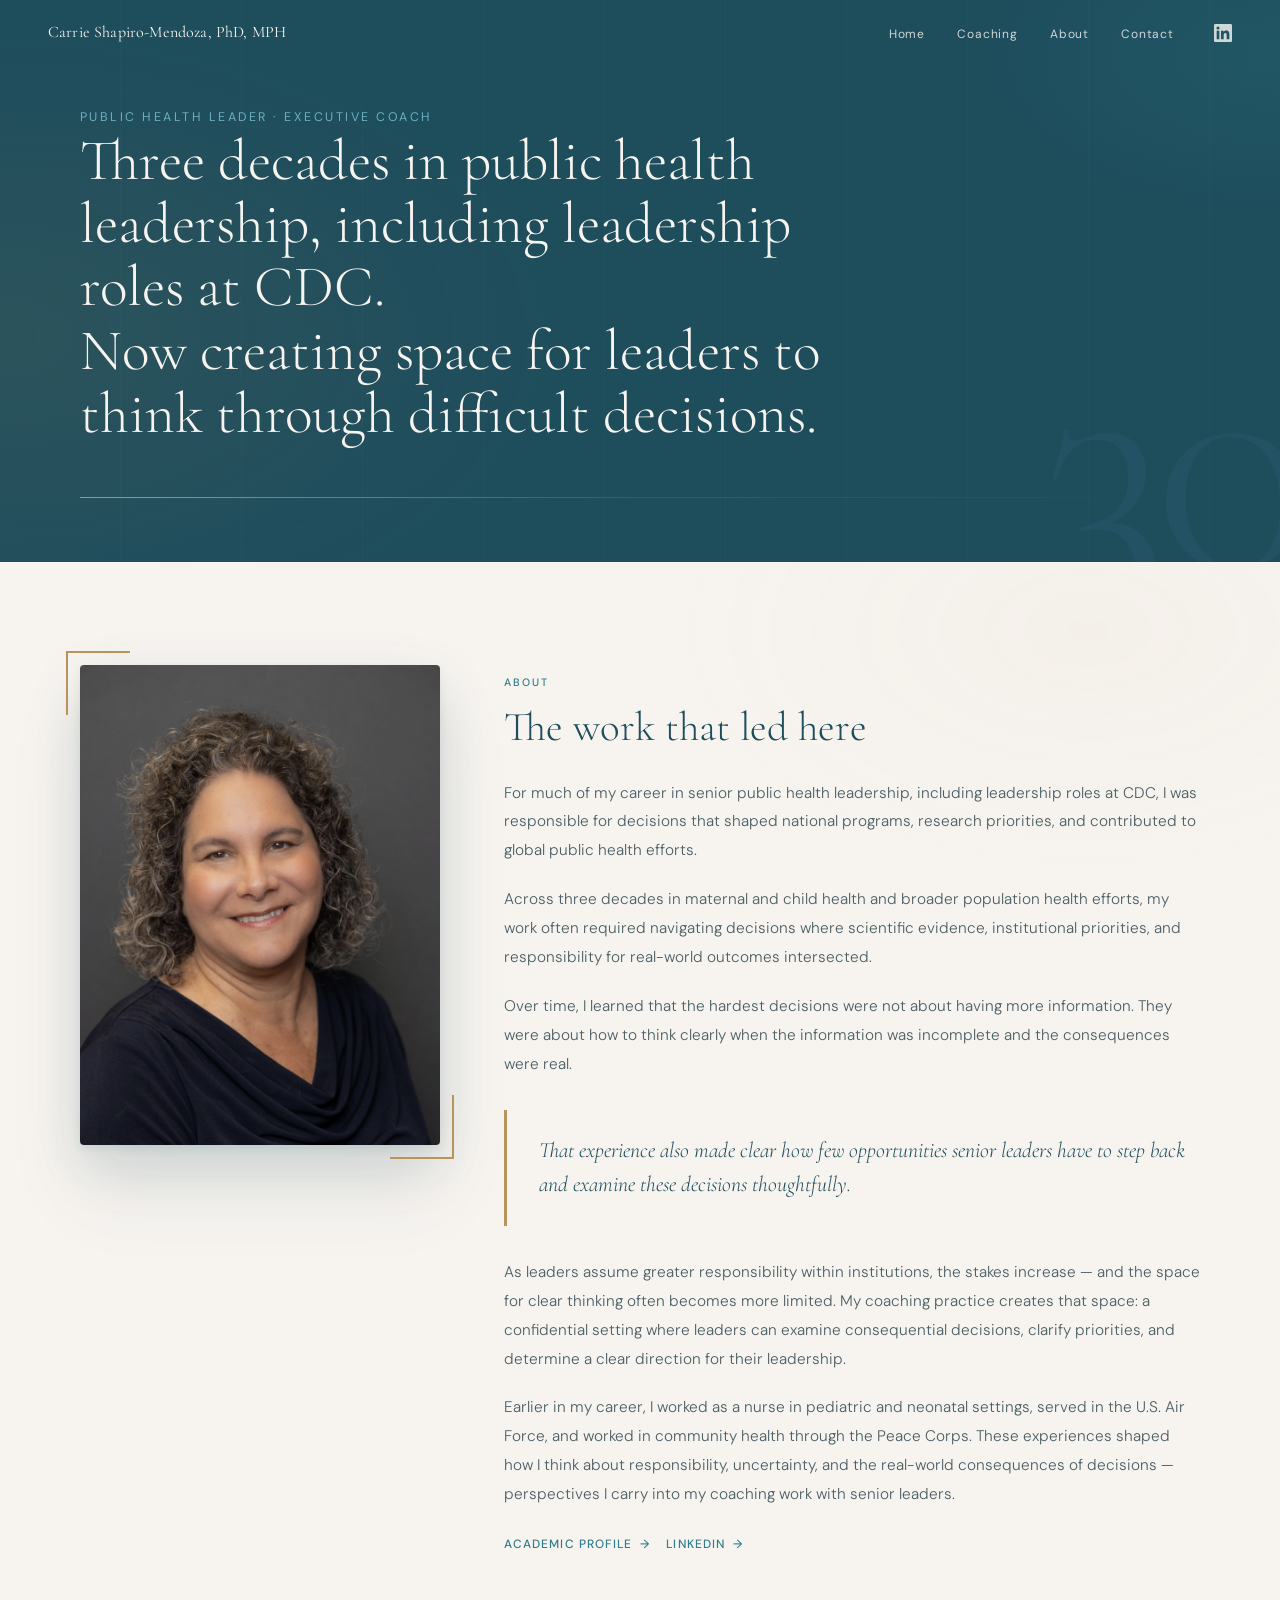
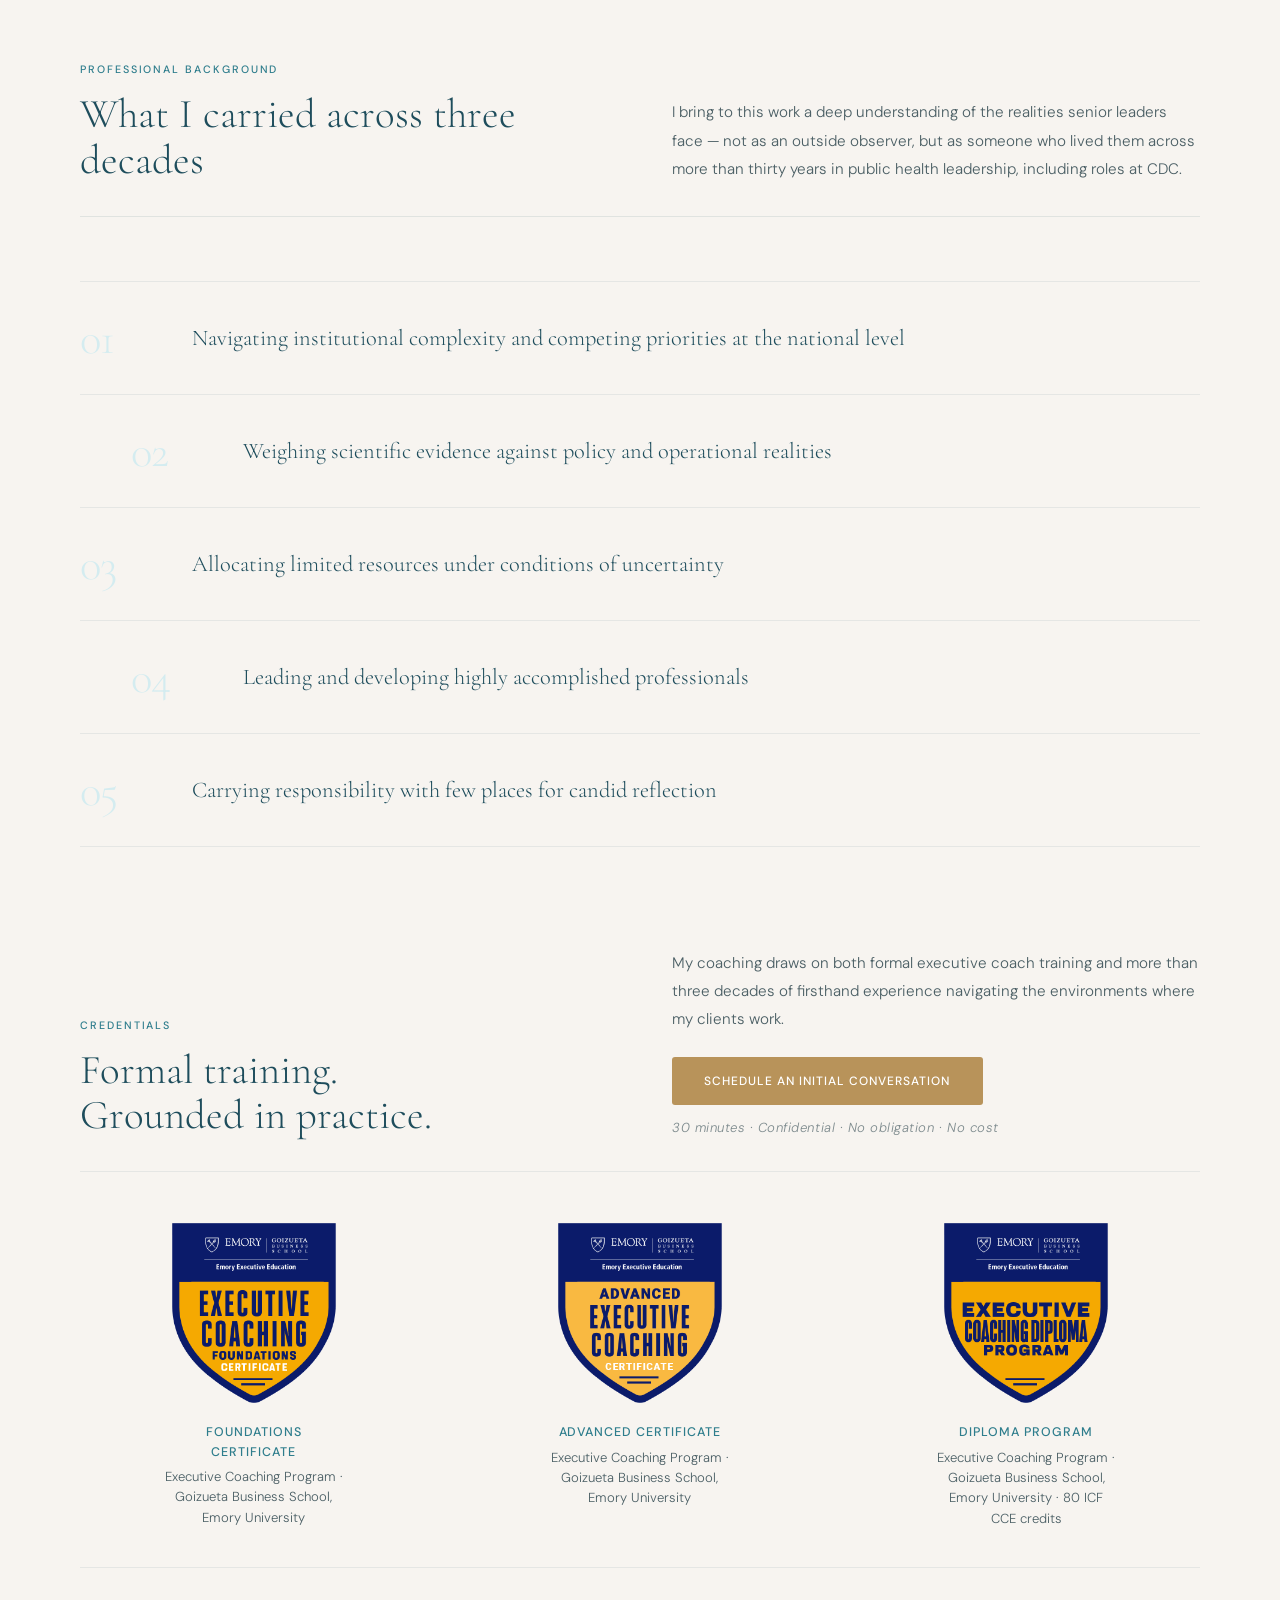
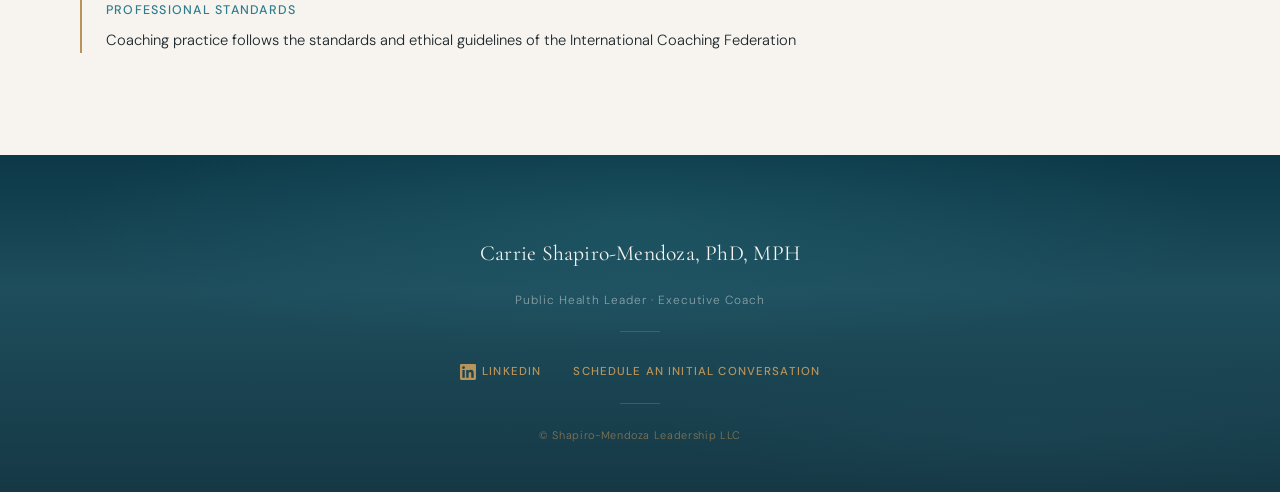
==== about.html @ 35195eca "certificate" ====
<!DOCTYPE html>
<html lang="en">
<head>
  <meta charset="UTF-8">
  <meta name="viewport" content="width=device-width, initial-scale=1.0">
  <title>About | Carrie Shapiro-Mendoza, PhD, MPH</title>
  <link href="https://fonts.googleapis.com/css2?family=Cormorant+Garamond:ital,wght@0,300;0,400;0,500;1,300;1,400;1,500&family=DM+Sans:ital,opsz,wght@0,9..40,300;0,9..40,400;0,9..40,500;1,9..40,300&display=swap" rel="stylesheet">
  <link rel="stylesheet" href="css/styles.css">
</head>
<body>

<div class="page-bg" aria-hidden="true"></div>

<!-- NAVBAR -->
<nav id="nav">
  <a href="index.html" class="nav-logo">Carrie Shapiro-Mendoza, PhD, MPH</a>
  <ul class="nav-links">
    <li><a href="index.html">Home</a></li>
    <li><a href="coaching.html">Coaching</a></li>
    <li><a href="about.html">About</a></li>
    <li><a href="contact.html">Contact</a></li>

    <a href="https://www.linkedin.com/in/carrie-shapiro-mendoza-phd-mph-13574b23/" target="_blank" rel="noopener" class="nav-linkedin" aria-label="LinkedIn">
    <svg xmlns="http://www.w3.org/2000/svg" width="18" height="18" viewBox="0 0 24 24" fill="currentColor">
      <path d="M20.447 20.452h-3.554v-5.569c0-1.328-.027-3.037-1.852-3.037-1.853 0-2.136 1.445-2.136 2.939v5.667H9.351V9h3.414v1.561h.046c.477-.9 1.637-1.85 3.37-1.85 3.601 0 4.267 2.37 4.267 5.455v6.286zM5.337 7.433a2.062 2.062 0 0 1-2.063-2.065 2.064 2.064 0 1 1 2.063 2.065zm1.782 13.019H3.555V9h3.564v11.452zM22.225 0H1.771C.792 0 0 .774 0 1.729v20.542C0 23.227.792 24 1.771 24h20.451C23.2 24 24 23.227 24 22.271V1.729C24 .774 23.2 0 22.222 0h.003z"/>
    </svg>
    </a> 

  </ul>


  <button class="nav-toggle" aria-label="Open menu" aria-expanded="false">
    <span></span><span></span><span></span>
  </button>
</nav>

<div class="nav-drawer" role="dialog" aria-label="Navigation menu">
  <a href="index.html">Home</a>
  <a href="coaching.html">Coaching</a>
  <a href="about.html">About</a>
  <a href="contact.html">Contact</a>
  <a href="https://www.linkedin.com/in/carrie-shapiro-mendoza-phd-mph-13574b23/" target="_blank" rel="noopener" class="nav-linkedin" aria-label="LinkedIn">
    <svg xmlns="http://www.w3.org/2000/svg" width="18" height="18" viewBox="0 0 24 24" fill="currentColor">
      <path d="M20.447 20.452h-3.554v-5.569c0-1.328-.027-3.037-1.852-3.037-1.853 0-2.136 1.445-2.136 2.939v5.667H9.351V9h3.414v1.561h.046c.477-.9 1.637-1.85 3.37-1.85 3.601 0 4.267 2.37 4.267 5.455v6.286zM5.337 7.433a2.062 2.062 0 0 1-2.063-2.065 2.064 2.064 0 1 1 2.063 2.065zm1.782 13.019H3.555V9h3.564v11.452zM22.225 0H1.771C.792 0 0 .774 0 1.729v20.542C0 23.227.792 24 1.771 24h20.451C23.2 24 24 23.227 24 22.271V1.729C24 .774 23.2 0 22.222 0h.003z"/>
    </svg>
    </a> 
</div>

<!-- HERO — warm, personal, "30" as ambient texture -->
<section class="about-hero" aria-label="About header">
  <div class="about-hero-inner">
    <span class="about-hero-eyebrow">Public Health Leader · Executive Coach</span>
    <h1 class="about-hero-headline">
      Three decades in public health leadership, including leadership roles at CDC.<br>
      Now creating space for leaders to think through difficult decisions.
    </h1>
    <div class="about-hero-rule" aria-hidden="true"></div>
  </div>
</section>


<!-- INTRO — sticky photo + scrolling narrative -->
<section class="about-intro" aria-label="About Carrie">
  <div class="about-intro-layout">

    <div class="about-img-wrap reveal">
      <div class="about-img-frame">
        <img
          src="images/shapiromendozaprofile.jpg"
          alt="Carrie Shapiro-Mendoza, PhD, MPH"
          loading="lazy"
        >
      </div>
    </div>

    <div class="about-intro-text">
      <span class="label reveal">About</span>
      <h2 class="reveal">The work that led here</h2>

      <p class="reveal">For much of my career in senior public health leadership, including leadership roles at CDC, I was responsible for decisions that shaped national programs, research priorities, and contributed to global public health efforts.</p>

      <p class="reveal reveal-d1">Across three decades in maternal and child health and broader population health efforts, my work often required navigating decisions where scientific evidence, institutional priorities, and responsibility for real-world outcomes intersected.</p>

      <p class="reveal reveal-d1">Over time, I learned that the hardest decisions were not about having more information. They were about how to think clearly when the information was incomplete and the consequences were real.</p>

      <div class="about-pullquote reveal reveal-d2">
        <p>That experience also made clear how few opportunities senior leaders have to step back and examine these decisions thoughtfully.</p>
      </div>

      <p class="reveal reveal-d2">As leaders assume greater responsibility within institutions, the stakes increase — and the space for clear thinking often becomes more limited. My coaching practice creates that space: a confidential setting where leaders can examine consequential decisions, clarify priorities, and determine a clear direction for their leadership.</p>

      <p class="reveal reveal-d2">Earlier in my career, I worked as a nurse in pediatric and neonatal settings, served in the U.S. Air Force, and worked in community health through the Peace Corps. These experiences shaped how I think about responsibility, uncertainty, and the real-world consequences of decisions — perspectives I carry into my coaching work with senior leaders.</p>

      <p class="reveal reveal-d2">
        <a href="https://sph.emory.edu/profile/faculty/carrie-shapiro-mendoza" target="_blank" rel="noopener" class="link-arrow">Academic profile</a>
        &nbsp;&nbsp;
        <a href="http://www.linkedin.com/in/carrie-shapiro-mendoza-phd-mph-13574b23" target="_blank" rel="noopener" class="link-arrow">LinkedIn</a>
      </p>
    </div>

  </div>
</section>


<!-- PROFESSIONAL BACKGROUND — numbered chapter statements -->
<section class="about-background" aria-label="Professional background">
  <div class="about-background-inner">

    <div class="about-bg-header">
      <div class="reveal-left">
        <span class="label">Professional Background</span>
        <h2>What I carried across three decades</h2>
      </div>
      <p class="reveal-right">I bring to this work a deep understanding of the realities senior leaders face — not as an outside observer, but as someone who lived them across more than thirty years in public health leadership, including roles at CDC.</p>
    </div>

    <div class="about-statements">
      <div class="about-statement reveal">
        <span class="statement-num">01</span>
        <p class="statement-text">Navigating institutional complexity and competing priorities at the national level</p>
      </div>
      <div class="about-statement reveal reveal-d1">
        <span class="statement-num">02</span>
        <p class="statement-text">Weighing scientific evidence against policy and operational realities</p>
      </div>
      <div class="about-statement reveal reveal-d2">
        <span class="statement-num">03</span>
        <p class="statement-text">Allocating limited resources under conditions of uncertainty</p>
      </div>
      <div class="about-statement reveal reveal-d3">
        <span class="statement-num">04</span>
        <p class="statement-text">Leading and developing highly accomplished professionals</p>
      </div>
      <div class="about-statement reveal reveal-d4">
        <span class="statement-num">05</span>
        <p class="statement-text">Carrying responsibility with few places for candid reflection</p>
      </div>
    </div>

  </div>
</section>


<!-- CREDENTIALS — badges + ICF -->
<section class="about-credentials" aria-label="Credentials">
  <div class="about-credentials-inner">

    <!-- Header row -->
    <div class="about-cred-header">
      <div class="reveal-left">
        <span class="label">Credentials</span>
        <h2>Formal training.<br>Grounded in practice.</h2>
      </div>
      <div class="reveal-right">
        <p>My coaching draws on both formal executive coach training and more than three decades of firsthand experience navigating the environments where my clients work.</p>
        <div class="about-cred-cta">
          <a href="contact.html" class="btn-primary">Schedule an Initial Conversation</a>
          <span class="about-cred-note">30 minutes · Confidential · No obligation · No cost</span>
        </div>
      </div>
    </div>

    <!-- Three Emory badges -->
    <div class="cred-badges reveal">
      <div class="cred-badge">
        <img src="images/executive-coaching-foundations-certificate.png" alt="Executive Coaching Foundations Certificate — Emory Goizueta Business School" loading="lazy">
        <div class="cred-badge-label">
          <strong>Foundations Certificate</strong>
          Executive Coaching Program · Goizueta Business School, Emory University
        </div>
      </div>
      <div class="cred-badge">
        <img src="images/advanced-executive-coaching-certificate.png" alt="Advanced Executive Coaching Certificate — Emory Goizueta Business School" loading="lazy">
        <div class="cred-badge-label">
          <strong>Advanced Certificate</strong>
          Executive Coaching Program · Goizueta Business School, Emory University
        </div>
      </div>
      <div class="cred-badge">
        <img src="images/executive-coaching-diploma-program.png" alt="Executive Coaching Diploma Program — Emory Goizueta Business School" loading="lazy">
        <div class="cred-badge-label">
          <strong>Diploma Program</strong>
          Executive Coaching Program · Goizueta Business School, Emory University · 80 ICF CCE credits
        </div>
      </div>
    </div>

    <!-- ICF text credential -->
    <div class="cred-icf reveal">
      <span class="cred-icf-bar"></span>
      <p>
        <strong>Professional Standards</strong>
        Coaching practice follows the standards and ethical guidelines of the International Coaching Federation
      </p>
    </div>

  </div>
</section>


<!-- FOOTER -->
<footer aria-label="Footer">
  <div class="water-shimmer" aria-hidden="true"></div>
  <div class="footer-inner">
    <span class="footer-name">Carrie Shapiro-Mendoza, PhD, MPH</span>
    <span class="footer-title">Public Health Leader · Executive Coach</span>
    <div class="footer-divider" aria-hidden="true"></div>
    <div class="footer-links-wrap">
      <a href="https://www.linkedin.com/in/carrie-shapiro-mendoza-phd-mph-13574b23/" target="_blank" rel="noopener" class="footer-linkedin" aria-label="LinkedIn">
      <svg xmlns="http://www.w3.org/2000/svg" width="16" height="16" viewBox="0 0 24 24" fill="currentColor">
        <path d="M20.447 20.452h-3.554v-5.569c0-1.328-.027-3.037-1.852-3.037-1.853 0-2.136 1.445-2.136 2.939v5.667H9.351V9h3.414v1.561h.046c.477-.9 1.637-1.85 3.37-1.85 3.601 0 4.267 2.37 4.267 5.455v6.286zM5.337 7.433a2.062 2.062 0 0 1-2.063-2.065 2.064 2.064 0 1 1 2.063 2.065zm1.782 13.019H3.555V9h3.564v11.452zM22.225 0H1.771C.792 0 0 .774 0 1.729v20.542C0 23.227.792 24 1.771 24h20.451C23.2 24 24 23.227 24 22.271V1.729C24 .774 23.2 0 22.222 0h.003z"/>
      </svg>
      LinkedIn
      </a>      <a href="https://calendly.com/carrieksm/discovery-call" target="_blank" rel="noopener">Schedule an Initial Conversation</a>
    </div>
    <div class="footer-divider" aria-hidden="true"></div>
    <span class="footer-copy">© Shapiro-Mendoza Leadership LLC</span>
  </div>
</footer>


<script>
  const nav = document.getElementById('nav');
  window.addEventListener('scroll', () => {
    nav.classList.toggle('scrolled', window.scrollY > 60);
  }, { passive: true });

  const toggle = document.querySelector('.nav-toggle');
  const drawer = document.querySelector('.nav-drawer');

  toggle.addEventListener('click', () => {
    const isOpen = drawer.classList.toggle('open');
    toggle.classList.toggle('open', isOpen);
    toggle.setAttribute('aria-expanded', isOpen);
    document.body.style.overflow = isOpen ? 'hidden' : '';
  });

  drawer.querySelectorAll('a').forEach(link => {
    link.addEventListener('click', () => {
      drawer.classList.remove('open');
      toggle.classList.remove('open');
      toggle.setAttribute('aria-expanded', 'false');
      document.body.style.overflow = '';
    });
  });

  const observer = new IntersectionObserver((entries) => {
    entries.forEach(e => {
      if (e.isIntersecting) {
        e.target.classList.add('visible');
        observer.unobserve(e.target);
      }
    });
  }, { threshold: 0.08, rootMargin: '0px 0px -40px 0px' });

  document.querySelectorAll('.reveal, .reveal-left, .reveal-right').forEach(el => {
    observer.observe(el);
  });
</script>

</body>
</html>
---- css/styles.css ----
/* ═══════════════════════════════════════════════════════════
   SHAPIRO-MENDOZA LEADERSHIP
   styles.css — single stylesheet for all pages
   ═══════════════════════════════════════════════════════════

   TABLE OF CONTENTS
   ─────────────────
   1.  Design Tokens
   2.  Reset & Base
   3.  Typography Helpers
   4.  Layout Helpers
   5.  Buttons
   6.  Navbar
   7.  Footer
   8.  Animations & Scroll Reveal
   9.  Global Responsive

   PAGE STYLES
   ───────────
   10. Home (index.html)
   11. About (about.html)       ← to be added
   12. Coaching (coaching.html) ← to be added
   13. Contact (contact.html)   ← to be added

   ═══════════════════════════════════════════════════════════ */


/* ─────────────────────────────────────────
   1. DESIGN TOKENS
───────────────────────────────────────── */
:root {
  --deep-teal:   #1E4D5C;
  --mid-teal:    #2E7D8C;
  --soft-teal:   #6BAFC0;
  --pale-teal:   #D4ECF0;
  --warm-white:  #F7F4F0;
  --warm-sand:   #E8E0D4;
  --deep-text:   #1A2428;
  --mid-text:    #4A5E64;
  --accent-gold: #B8935A;
  --gold-light:  #D4AD7A;

  --font-display: 'Cormorant Garamond', Georgia, serif;
  --font-body:    'DM Sans', system-ui, sans-serif;

  --max-w:      1120px;
  --section-py: clamp(5rem, 8vw, 9rem);
  --section-px: clamp(1.5rem, 4vw, 3rem);
}


/* ─────────────────────────────────────────
   2. RESET & BASE
───────────────────────────────────────── */
*, *::before, *::after {
  box-sizing: border-box;
  margin: 0;
  padding: 0;
}

html {
  scroll-behavior: smooth;
  font-size: 16px;
}

body {
  background: var(--warm-white);
  color: var(--deep-text);
  font-family: var(--font-body);
  font-weight: 300;
  line-height: 1.7;
  overflow-x: hidden;
}

img { max-width: 100%; display: block; }
a   { color: inherit; text-decoration: none; }
ul  { list-style: none; }

/* Ambient background layer — sits fixed behind all content */
.page-bg {
  position: fixed;
  inset: 0;
  z-index: 0;
  pointer-events: none;
  background:
    radial-gradient(ellipse 80% 60% at 15% 20%, rgba(107,175,192,0.06) 0%, transparent 60%),
    radial-gradient(ellipse 60% 50% at 85% 70%, rgba(184,147,90,0.04) 0%, transparent 55%);
}

section, footer, nav { position: relative; z-index: 1; }


/* ─────────────────────────────────────────
   3. TYPOGRAPHY HELPERS
───────────────────────────────────────── */
.label {
  display: block;
  font-family: var(--font-body);
  font-size: 0.67rem;
  font-weight: 500;
  letter-spacing: 0.18em;
  text-transform: uppercase;
  color: var(--mid-teal);
  margin-bottom: 0.85rem;
}

.label--light { color: var(--soft-teal); }

h1, h2, h3 {
  font-family: var(--font-display);
  font-weight: 300;
  line-height: 1.12;
  color: var(--deep-teal);
}

h1 { font-size: clamp(2.6rem, 5vw, 4.2rem); }
h2 { font-size: clamp(1.9rem, 3.2vw, 2.9rem); }
h3 { font-size: clamp(1.3rem, 2vw, 1.7rem); font-weight: 400; }

p {
  font-size: clamp(0.88rem, 1vw, 0.97rem);
  color: var(--mid-text);
  line-height: 1.85;
}

em     { font-style: italic; }
strong { font-weight: 500; color: var(--deep-text); }


/* ─────────────────────────────────────────
   4. LAYOUT HELPERS
───────────────────────────────────────── */
.container {
  max-width: var(--max-w);
  margin: 0 auto;
}

.section {
  padding: var(--section-py) var(--section-px);
}


/* ─────────────────────────────────────────
   5. BUTTONS
───────────────────────────────────────── */
.btn-primary {
  display: inline-flex;
  align-items: center;
  gap: 0.5rem;
  background: var(--accent-gold);
  color: #fff;
  padding: 0.85rem 2rem;
  border-radius: 3px;
  font-family: var(--font-body);
  font-size: 0.75rem;
  font-weight: 500;
  letter-spacing: 0.09em;
  text-transform: uppercase;
  transition: background 0.25s ease, transform 0.2s ease;
  cursor: pointer;
  border: none;
}

.btn-primary:hover {
  background: var(--gold-light);
  transform: translateY(-2px);
}

.btn-ghost {
  display: inline-flex;
  align-items: center;
  gap: 0.5rem;
  border: 1px solid rgba(212,236,240,0.32);
  color: rgba(212,236,240,0.82);
  padding: 0.85rem 2rem;
  border-radius: 3px;
  font-family: var(--font-body);
  font-size: 0.75rem;
  font-weight: 400;
  letter-spacing: 0.09em;
  text-transform: uppercase;
  transition: border-color 0.25s, color 0.25s, background 0.25s;
}

.btn-ghost:hover {
  border-color: rgba(212,236,240,0.65);
  color: var(--pale-teal);
  background: rgba(212,236,240,0.06);
}

.btn-outline {
  display: inline-flex;
  align-items: center;
  justify-content: center;
  gap: 0.5rem;
  border: 1.5px solid var(--mid-teal);
  color: var(--mid-teal);
  padding: 0.8rem 2rem;
  border-radius: 3px;
  font-family: var(--font-body);
  font-size: 0.75rem;
  font-weight: 500;
  letter-spacing: 0.09em;
  text-transform: uppercase;
  transition: background 0.25s, color 0.25s;
}

.btn-outline:hover {
  background: var(--mid-teal);
  color: #fff;
}

.link-arrow {
  display: inline-flex;
  align-items: center;
  gap: 0.5rem;
  font-size: 0.75rem;
  font-weight: 500;
  letter-spacing: 0.09em;
  text-transform: uppercase;
  color: var(--mid-teal);
  transition: gap 0.2s, color 0.2s;
}

.link-arrow::after { content: '→'; }
.link-arrow:hover  { gap: 0.9rem; color: var(--deep-teal); }


/* ─────────────────────────────────────────
   6. NAVBAR
───────────────────────────────────────── */
#nav {
  position: fixed;
  top: 0; left: 0; right: 0;
  z-index: 100;
  padding: 1.2rem var(--section-px);
  display: flex;
  align-items: center;
  justify-content: space-between;
  gap: 1.5rem;
  transition: background 0.5s ease, box-shadow 0.5s ease;
}

#nav.scrolled {
  background: rgba(247, 244, 240, 0.94);
  box-shadow: 0 1px 0 rgba(30,77,92,0.08);
  backdrop-filter: blur(10px);
  -webkit-backdrop-filter: blur(10px);
}

.nav-logo {
  font-family: var(--font-display);
  font-size: 1rem;
  font-weight: 400;
  color: var(--warm-white);
  letter-spacing: 0.01em;
  white-space: nowrap;
  transition: color 0.5s;
  flex-shrink: 0;
}

#nav.scrolled .nav-logo { color: var(--deep-teal); }

.nav-links {
  display: flex;
  align-items: center;
  gap: 2rem;
}

.nav-links a {
  font-size: 0.75rem;
  font-weight: 400;
  letter-spacing: 0.07em;
  color: rgba(247,244,240,0.82);
  transition: color 0.3s;
  white-space: nowrap;
}

#nav.scrolled .nav-links a { color: var(--mid-text); }
.nav-links a:hover           { color: var(--accent-gold) !important; }

.nav-cta {
  background: var(--accent-gold) !important;
  color: #fff !important;
  padding: 0.52rem 1.3rem !important;
  border-radius: 3px;
  font-weight: 500 !important;
  letter-spacing: 0.07em !important;
  transition: background 0.25s !important;
}

.nav-cta:hover { background: var(--gold-light) !important; }

/* On pages with light hero — nav logo and links start dark */
#nav.nav-dark .nav-logo         { color: var(--deep-teal); }
#nav.nav-dark .nav-links a      { color: var(--mid-text); }
#nav.nav-dark .nav-toggle span  { background: var(--deep-teal); }

.nav-toggle {
  display: none;
  flex-direction: column;
  gap: 5px;
  cursor: pointer;
  background: none;
  border: none;
  padding: 4px;
  flex-shrink: 0;
}

.nav-toggle span {
  display: block;
  width: 22px;
  height: 1.5px;
  background: var(--warm-white);
  transition: background 0.5s, transform 0.3s, opacity 0.3s;
}

#nav.scrolled .nav-toggle span         { background: var(--deep-teal); }
.nav-toggle.open span:nth-child(1)     { transform: translateY(6.5px) rotate(45deg); }
.nav-toggle.open span:nth-child(2)     { opacity: 0; }
.nav-toggle.open span:nth-child(3)     { transform: translateY(-6.5px) rotate(-45deg); }

.nav-drawer {
  display: none;
  position: fixed;
  top: 0; left: 0; right: 0; bottom: 0;
  background: var(--deep-teal);
  z-index: 99;
  flex-direction: column;
  align-items: center;
  justify-content: center;
  gap: 2.5rem;
  opacity: 0;
  transition: opacity 0.35s ease;
}

.nav-drawer.open { display: flex; opacity: 1; }

.nav-drawer a {
  font-family: var(--font-display);
  font-size: 2rem;
  font-weight: 300;
  color: var(--warm-white);
  letter-spacing: 0.02em;
  transition: color 0.2s;
}

.nav-drawer a:hover          { color: var(--pale-teal); }
.nav-drawer .btn-primary     { font-size: 0.8rem; margin-top: 1rem; }


/* ─────────────────────────────────────────
   7. FOOTER
───────────────────────────────────────── */
footer {
  position: relative;
  overflow: hidden;
  padding: 5rem var(--section-px) 3rem;
  text-align: center;
  background: linear-gradient(
    to bottom,
    #0c3847 0%,
    #1E4D5C 40%,
    #163845 100%
  );
}

/* Subtle radial depth — no sand, no horizon */
footer::before {
  content: '';
  position: absolute;
  inset: 0;
  background:
    radial-gradient(ellipse 70% 60% at 50% 20%, rgba(46,125,140,0.25) 0%, transparent 65%),
    radial-gradient(ellipse 50% 40% at 80% 80%, rgba(30,77,92,0.3) 0%, transparent 55%);
  pointer-events: none;
}

/* water-shimmer div kept in HTML but repurposed as a no-op — leaving in place so HTML doesn't need to change */
footer .water-shimmer { display: none; }

.footer-inner {
  position: relative;
  z-index: 1;
  display: flex;
  flex-direction: column;
  align-items: center;
  gap: 1.1rem;
  padding-bottom: 0;
}

.footer-name {
  font-family: var(--font-display);
  font-size: 1.35rem;
  font-weight: 400;
  color: var(--warm-white);
  letter-spacing: 0.01em;
}

.footer-title {
  font-size: 0.74rem;
  font-weight: 300;
  color: rgba(247,244,240,0.5);
  letter-spacing: 0.08em;
}

.footer-links-wrap {
  display: flex;
  gap: 2rem;
  align-items: center;
  margin-top: 0.5rem;
}

.footer-links-wrap a {
  font-size: 0.72rem;
  font-weight: 500;
  letter-spacing: 0.1em;
  text-transform: uppercase;
  color: var(--accent-gold);
  transition: color 0.2s;
}

.footer-links-wrap a:hover { color: var(--gold-light); }

.footer-divider {
  width: 40px;
  height: 1px;
  background: rgba(184,147,90,0.3);
  margin: 0.25rem auto;
}

.footer-copy {
  font-size: 0.68rem;
  color: var(--accent-gold);
  letter-spacing: 0.06em;
  opacity: 0.65;
}


/* ─────────────────────────────────────────
   8. ANIMATIONS & SCROLL REVEAL
───────────────────────────────────────── */
@keyframes fadeUp {
  from { opacity: 0; transform: translateY(18px); }
  to   { opacity: 1; transform: translateY(0); }
}

@keyframes fadeDown {
  from { opacity: 0; transform: translateY(-14px); }
  to   { opacity: 1; transform: translateY(0); }
}

@keyframes fadeIn {
  from { opacity: 0; }
  to   { opacity: 1; }
}

@keyframes zoomIn {
  from { transform: scale(1.06); opacity: 0.5; }
  to   { transform: scale(1);    opacity: 1; }
}

.reveal {
  opacity: 0;
  transform: translateY(22px);
  transition: opacity 0.75s ease, transform 0.75s ease;
}

.reveal.visible { opacity: 1; transform: none; }

.reveal-d1 { transition-delay: 0.1s; }
.reveal-d2 { transition-delay: 0.2s; }
.reveal-d3 { transition-delay: 0.3s; }
.reveal-d4 { transition-delay: 0.4s; }

.reveal-left {
  opacity: 0;
  transform: translateX(-20px);
  transition: opacity 0.75s ease, transform 0.75s ease;
}

.reveal-left.visible { opacity: 1; transform: none; }

.reveal-right {
  opacity: 0;
  transform: translateX(20px);
  transition: opacity 0.75s ease, transform 0.75s ease;
}

.reveal-right.visible { opacity: 1; transform: none; }


/* ─────────────────────────────────────────
   9. GLOBAL RESPONSIVE
───────────────────────────────────────── */
@media (max-width: 860px) {
  .nav-links  { display: none; }
  .nav-toggle { display: flex; }
}

@media (max-width: 600px) {
  h1 { font-size: 2.4rem; }
  h2 { font-size: 1.8rem; }
}


/* ═══════════════════════════════════════════════════════════
   10. HOME — index.html
   ═══════════════════════════════════════════════════════════ */

/* HERO */
#hero {
  min-height: 100svh;
  display: grid;
  grid-template-columns: 1fr 1fr;
  position: relative;
  overflow: hidden;
}

.hero-image-col {
  position: relative;
  overflow: hidden;
}

.hero-image-col img {
  width: 100%;
  height: 100%;
  object-fit: cover;
  object-position: center top;
  filter: brightness(0.82) contrast(1.05);
  animation: zoomIn 1.4s ease forwards;
}

.hero-image-col::after {
  content: '';
  position: absolute;
  inset: 0;
  background: linear-gradient(to right, rgba(30,77,92,0.6) 0%, transparent 55%);
}

.hero-text-col {
  background: var(--deep-teal);
  display: flex;
  flex-direction: column;
  justify-content: center;
  padding: clamp(5rem, 8vw, 8rem) clamp(2.5rem, 5vw, 5rem) clamp(3rem, 5vw, 5rem);
  position: relative;
  overflow: hidden;
}

.hero-text-col::before {
  content: '';
  position: absolute;
  top: -80px; right: -80px;
  width: 420px; height: 420px;
  border-radius: 50%;
  background: var(--mid-teal);
  opacity: 0.13;
  pointer-events: none;
}

.hero-text-col::after {
  content: '';
  position: absolute;
  bottom: -100px; left: -40px;
  width: 300px; height: 300px;
  border-radius: 50%;
  background: var(--soft-teal);
  opacity: 0.08;
  pointer-events: none;
}

.hero-eyebrow {
  font-size: 0.67rem;
  font-weight: 400;
  letter-spacing: 0.2em;
  text-transform: uppercase;
  color: var(--soft-teal);
  margin-bottom: 1.5rem;
  opacity: 0;
  animation: fadeDown 0.8s 0.3s forwards;
}

.hero-headline {
  font-family: var(--font-display);
  font-size: clamp(2.6rem, 4.5vw, 4rem);
  font-weight: 300;
  line-height: 1.1;
  color: var(--warm-white);
  margin-bottom: 1.75rem;
  opacity: 0;
  animation: fadeUp 0.9s 0.5s forwards;
}

.hero-headline em {
  font-style: italic;
  color: var(--pale-teal);
  display: block;
}

.hero-rule {
  width: 40px;
  height: 2px;
  background: var(--accent-gold);
  margin-bottom: 1.75rem;
  opacity: 0;
  animation: fadeIn 0.6s 0.9s forwards;
}

.hero-sub {
  font-size: clamp(0.88rem, 1.1vw, 1rem);
  color: rgba(212,236,240,0.78);
  max-width: 400px;
  line-height: 1.82;
  font-weight: 300;
  margin-bottom: 2.75rem;
  opacity: 0;
  animation: fadeUp 0.9s 0.7s forwards;
}

.hero-actions {
  display: flex;
  gap: 1rem;
  flex-wrap: wrap;
  opacity: 0;
  animation: fadeUp 0.9s 0.95s forwards;
}

.hero-bottom-rule {
  position: absolute;
  bottom: 0; left: 50%; right: 0;
  height: 2px;
  background: linear-gradient(to right, var(--accent-gold), transparent);
  opacity: 0;
  animation: fadeIn 0.8s 1.4s forwards;
}

/* ── HOME MAIN — two columns, text only, no cards */
#home-main {
  padding: var(--section-py) var(--section-px);
  background: transparent;
}

.home-main-inner {
  max-width: var(--max-w);
  margin: 0 auto;
}

/* Two columns side by side */
.home-two-col {
  display: grid;
  grid-template-columns: 1fr 1fr;
  gap: clamp(3rem, 5vw, 7rem);
  align-items: start;
  margin-bottom: clamp(4rem, 6vw, 7rem);
}

/* Left column — idea #1 */
.home-col-left h2 {
  font-size: clamp(1.9rem, 3vw, 2.6rem);
  margin-top: 0.5rem;
  margin-bottom: 1.25rem;
  line-height: 1.15;
}

.home-col-left p {
  font-size: 0.96rem;
  color: var(--mid-text);
  line-height: 1.9;
  margin-bottom: 1rem;
}

.home-col-left p:last-of-type { margin-bottom: 0; }

/* The three "It requires..." lines — styled within left column */
.home-requires {
  display: flex;
  flex-direction: column;
  margin-top: 0.5rem;
}

.home-requires-item {
  padding: 1.1rem 0;
  border-bottom: 1px solid rgba(30,77,92,0.07);
}

.home-requires-item:first-child { border-top: 1px solid rgba(30,77,92,0.07); }

.home-requires-item p {
  font-family: var(--font-display);
  font-size: clamp(1.15rem, 1.8vw, 1.5rem) !important;
  font-style: italic;
  font-weight: 300;
  color: var(--deep-teal) !important;
  line-height: 1.35;
  margin-bottom: 0 !important;
}

/* Right column — idea #2 */
.home-col-right {
  padding-top: clamp(1rem, 2vw, 3rem);
}

.home-col-right p {
  font-size: 0.96rem;
  color: var(--mid-text);
  line-height: 1.9;
  margin-bottom: 1.25rem;
}

.home-col-right p:last-of-type { margin-bottom: 0; }

/* Inline quote in right column */
.home-col-right .home-inline-quote {
  border-left: 3px solid var(--accent-gold);
  padding: 1.25rem 0 1.25rem 1.75rem;
  margin-top: 1.5rem;
}

.home-col-right .home-inline-quote p {
  font-family: var(--font-display);
  font-size: clamp(1.05rem, 1.5vw, 1.25rem) !important;
  font-style: italic;
  font-weight: 300;
  color: var(--deep-teal) !important;
  line-height: 1.6;
  margin-bottom: 0 !important;
}

/* RESPONSIVE — HOME */
@media (max-width: 860px) {
  .home-two-col { grid-template-columns: 1fr; gap: 3rem; }
  .home-col-right { padding-top: 0; }
}

@media (max-width: 600px) {
  .home-requires-item p { font-size: 1.15rem !important; }
}

/* HOME ABOUT — after conclusion */
#home-about {
  padding: 0 var(--section-px) var(--section-py);
  background: transparent;
}

.home-about-inner {
  max-width: var(--max-w);
  margin: 0 auto;
}

.about-card {
  display: grid;
  grid-template-columns: 8px 1fr;
  border-radius: 16px;
  overflow: hidden;
  background: #fff;
  box-shadow:
    0 2px 4px rgba(30,77,92,0.04),
    0 8px 24px rgba(30,77,92,0.07),
    0 20px 40px rgba(30,77,92,0.05);
}

/* Color mark — three stacked teal/gold bands */
.about-card-mark {
  background: linear-gradient(
    to bottom,
    var(--deep-teal) 0%,
    var(--deep-teal) 40%,
    var(--accent-gold) 40%,
    var(--accent-gold) 60%,
    var(--mid-teal) 60%,
    var(--mid-teal) 100%
  );
  flex-shrink: 0;
}

.about-card-text {
  padding: clamp(1.75rem, 3vw, 2.5rem);
  display: flex;
  flex-direction: column;
  justify-content: center;
  gap: 0.6rem;
}

.about-card-text h3 {
  font-size: 1.35rem;
  color: var(--deep-teal);
  line-height: 1.3;
}

.about-card-text p {
  font-size: 0.88rem;
  color: var(--mid-text);
  line-height: 1.8;
  margin-bottom: 0.5rem;
}

/* CONCLUSION */
#conclusion {
  padding: 0 var(--section-px) var(--section-py);
  background: transparent;
}

.conclusion-island {
  max-width: var(--max-w);
  margin: 0 auto;
  background: var(--deep-teal);
  border-radius: 24px;
  padding: clamp(3.5rem, 6vw, 6rem) clamp(2.5rem, 5vw, 5rem);
  text-align: center;
  position: relative;
  overflow: hidden;
  box-shadow:
    0 4px 8px rgba(30,77,92,0.1),
    0 20px 60px rgba(30,77,92,0.2),
    0 48px 96px rgba(30,77,92,0.12);
}

.conclusion-island::before {
  content: '';
  position: absolute;
  top: -80px; right: -80px;
  width: 400px; height: 400px;
  border-radius: 50%;
  background: var(--mid-teal);
  opacity: 0.15;
  pointer-events: none;
}

.conclusion-island::after {
  content: '';
  position: absolute;
  bottom: -60px; left: 10%;
  width: 300px; height: 300px;
  border-radius: 50%;
  background: var(--soft-teal);
  opacity: 0.08;
  pointer-events: none;
}

.conclusion-content {
  position: relative;
  z-index: 1;
  max-width: 600px;
  margin: 0 auto;
}

.conclusion-content h2 {
  color: var(--warm-white);
  font-size: clamp(2.2rem, 4vw, 3.4rem);
  margin-top: 0.75rem;
  margin-bottom: 1.5rem;
}

.conclusion-content h2 em {
  color: var(--pale-teal);
  display: block;
}

.conclusion-content p {
  color: rgba(212,236,240,0.7);
  line-height: 1.88;
  max-width: 480px;
  margin: 0 auto 2.5rem;
  font-size: 0.95rem;
}

.conclusion-note {
  font-size: 0.72rem !important;
  color: rgba(212,236,240,0.32) !important;
  margin-top: 1rem !important;
  margin-bottom: 0 !important;
  font-style: italic;
  letter-spacing: 0.04em;
}

/* RESPONSIVE — HOME */
@media (max-width: 860px) {
  #hero { grid-template-columns: 1fr; }
  .hero-image-col { display: none; }
  .hero-text-col  { min-height: 100svh; padding: 6rem 1.75rem 4rem; }
  .intro-grid     { grid-template-columns: 1fr; gap: 2rem; }
  .coaching-panel { grid-template-columns: 1fr; }
  .coaching-visual { min-height: 200px; }
  .about-card     { grid-template-columns: 1fr; }
  .about-card-accent { display: none; }
  .conclusion-island { border-radius: 16px; }
}

@media (max-width: 600px) {
  .hero-text-col  { padding: 5rem 1.25rem 3.5rem; }
  .hero-actions   { flex-direction: column; align-items: flex-start; }
}


/* ═══════════════════════════════════════════════════════════
   11. ABOUT — about.html
   ═══════════════════════════════════════════════════════════ */

/* ── ABOUT HERO
   Warmer and more personal than home.
   A large faded "30+" as ambient texture — her career in the room.
   Subtle vertical grain lines, warm gold bleed from left. */
.about-hero {
  min-height: 60svh;
  background: var(--deep-teal);
  display: flex;
  flex-direction: column;
  justify-content: flex-end;
  padding: clamp(5rem, 8vw, 9rem) var(--section-px) clamp(3rem, 5vw, 5rem);
  position: relative;
  overflow: hidden;
}

.about-hero::before {
  content: '';
  position: absolute;
  inset: 0;
  background:
    repeating-linear-gradient(
      90deg,
      transparent,
      transparent 120px,
      rgba(107,175,192,0.035) 120px,
      rgba(107,175,192,0.035) 121px
    ),
    radial-gradient(ellipse 80% 100% at 0% 60%, rgba(184,147,90,0.09) 0%, transparent 55%),
    radial-gradient(ellipse 50% 60% at 100% 10%, rgba(46,125,140,0.2) 0%, transparent 50%);
  pointer-events: none;
}

/* Large ambient number — "30" as background texture */
.about-hero::after {
  content: '30';
  position: absolute;
  right: -1rem;
  bottom: -4rem;
  font-family: var(--font-display);
  font-size: clamp(16rem, 26vw, 24rem);
  font-weight: 300;
  color: rgba(107,175,192,0.06);
  line-height: 1;
  pointer-events: none;
  user-select: none;
  letter-spacing: -0.05em;
}

.about-hero-inner {
  max-width: var(--max-w);
  margin: 0 auto;
  width: 100%;
  position: relative;
  z-index: 1;
}

.about-hero-eyebrow {
  font-size: 0.78rem;
  font-weight: 400;
  letter-spacing: 0.2em;
  text-transform: uppercase;
  color: var(--soft-teal);
  margin-bottom: 1.25rem;
  opacity: 0;
  animation: fadeDown 0.8s 0.3s forwards;
}

.about-hero-headline {
  font-family: var(--font-display);
  font-size: clamp(2.4rem, 4.5vw, 4rem);
  font-weight: 300;
  line-height: 1.1;
  color: var(--warm-white);
  max-width: 760px;
  opacity: 0;
  animation: fadeUp 0.9s 0.5s forwards;
}

.about-hero-headline em {
  font-style: italic;
  color: var(--pale-teal);
}

.about-hero-rule {
  width: 100%;
  height: 1px;
  background: linear-gradient(to right, var(--accent-gold), rgba(184,147,90,0.2), transparent);
  margin-top: clamp(2.5rem, 4vw, 4rem);
  opacity: 0;
  animation: fadeIn 0.8s 0.9s forwards;
}

/* ── ABOUT INTRO
   Sticky photo + scrolling narrative text.
   Photo has gold corner detail — personal, not clinical. */
.about-intro {
  padding: var(--section-py) var(--section-px);
  background: transparent;
}

.about-intro-layout {
  max-width: var(--max-w);
  margin: 0 auto;
  display: grid;
  grid-template-columns: 360px 1fr;
  gap: clamp(3rem, 5vw, 6rem);
  align-items: start;
}

.about-img-wrap {
  position: sticky;
  top: 5.5rem;
}

.about-img-frame {
  position: relative;
  border-radius: 4px;
  overflow: visible;
  aspect-ratio: 3/4;
}

.about-img-frame img {
  width: 100%;
  height: 100%;
  object-fit: cover;
  object-position: center top;
  filter: brightness(0.9) sepia(0.06);
  border-radius: 4px;
  box-shadow:
    0 4px 8px rgba(30,77,92,0.08),
    0 20px 56px rgba(30,77,92,0.14),
    0 48px 80px rgba(30,77,92,0.08);
}

/* Gold L-bracket — bottom right corner */
.about-img-frame::after {
  content: '';
  position: absolute;
  bottom: -14px;
  right: -14px;
  width: 64px;
  height: 64px;
  border-right: 2px solid var(--accent-gold);
  border-bottom: 2px solid var(--accent-gold);
}

/* Gold L-bracket — top left corner */
.about-img-frame::before {
  content: '';
  position: absolute;
  top: -14px;
  left: -14px;
  width: 64px;
  height: 64px;
  border-left: 2px solid var(--accent-gold);
  border-top: 2px solid var(--accent-gold);
  z-index: 1;
}

.about-intro-text { padding-top: 0.5rem; }

.about-intro-text h2 {
  margin-top: 0.6rem;
  margin-bottom: 1.75rem;
}

.about-intro-text p {
  font-size: 0.96rem;
  color: var(--mid-text);
  line-height: 1.88;
  margin-bottom: 1.25rem;
}

.about-intro-text p:last-of-type { margin-bottom: 0; }

.about-pullquote {
  border-left: 3px solid var(--accent-gold);
  padding: 1.5rem 0 1.5rem 2rem;
  margin: 2rem 0;
}

.about-pullquote p {
  font-family: var(--font-display);
  font-size: clamp(1.15rem, 1.7vw, 1.4rem);
  font-style: italic;
  font-weight: 300;
  color: var(--deep-teal);
  line-height: 1.55;
  margin-bottom: 0 !important;
}

/* ── PROFESSIONAL BACKGROUND
   Numbered chapter statements — large staggered layout.
   No cards. Each reality reads like a page in a book.
   Left: context paragraph. Right: five numbered statements. */
.about-background {
  padding: 0 var(--section-px) var(--section-py);
  background: transparent;
}

.about-background-inner {
  max-width: var(--max-w);
  margin: 0 auto;
}

.about-bg-header {
  display: grid;
  grid-template-columns: 1fr 1fr;
  gap: clamp(3rem, 5vw, 6rem);
  align-items: end;
  margin-bottom: clamp(3rem, 5vw, 5rem);
  padding-bottom: 2rem;
  border-bottom: 1px solid rgba(30,77,92,0.1);
}

.about-bg-header h2 { margin-top: 0.6rem; }

.about-bg-header p {
  font-size: 0.95rem;
  color: var(--mid-text);
  line-height: 1.88;
}

/* Numbered statements — staggered, editorial */
.about-statements {
  display: flex;
  flex-direction: column;
}

.about-statement {
  display: grid;
  grid-template-columns: 80px 1fr;
  gap: 2rem;
  padding: 2rem 0;
  border-bottom: 1px solid rgba(30,77,92,0.08);
  align-items: start;
  transition: background 0.2s;
}

.about-statement:first-child { border-top: 1px solid rgba(30,77,92,0.08); }

/* Alternate: every other statement indented slightly */
.about-statement:nth-child(even) {
  padding-left: clamp(2rem, 4vw, 5rem);
}

.about-statement:hover .statement-num { color: var(--accent-gold); }

.statement-num {
  font-family: var(--font-display);
  font-size: clamp(2.2rem, 3.5vw, 3rem);
  font-weight: 300;
  color: var(--pale-teal);
  line-height: 1;
  transition: color 0.3s;
  padding-top: 0.2rem;
  letter-spacing: -0.02em;
}

.statement-text {
  font-family: var(--font-display);
  font-size: clamp(1.1rem, 1.8vw, 1.4rem);
  font-weight: 300;
  color: var(--deep-teal);
  line-height: 1.45;
  padding-top: 0.5rem;
}

/* ── CREDENTIALS
   CV-style — minimal, restrained.
   No island, no cards. Just clean lines and typography.
   The gravitas comes from what's said, not how it's packaged. */
.about-credentials {
  padding: 0 var(--section-px) var(--section-py);
  background: transparent;
}

.about-credentials-inner {
  max-width: var(--max-w);
  margin: 0 auto;
}

/* Header row — label + heading + CTA */
.about-cred-header {
  display: grid;
  grid-template-columns: 1fr 1fr;
  gap: clamp(3rem, 5vw, 6rem);
  align-items: end;
  margin-bottom: clamp(2.5rem, 4vw, 4rem);
  padding-bottom: 2rem;
  border-bottom: 1px solid rgba(30,77,92,0.08);
}

.about-cred-header h2 { margin-top: 0.6rem; }

.about-cred-header p {
  font-size: 0.95rem;
  color: var(--mid-text);
  line-height: 1.85;
  margin-bottom: 1.5rem;
}

.about-cred-cta {
  display: flex;
  flex-direction: column;
  align-items: flex-start;
  gap: 0.75rem;
}

.about-cred-note {
  font-size: 0.82rem;
  color: var(--mid-text);
  font-style: italic;
  letter-spacing: 0.04em;
  opacity: 0.7;
}

/* Three badges in a row */
.cred-badges {
  display: grid;
  grid-template-columns: repeat(3, 1fr);
  gap: clamp(1.5rem, 3vw, 3rem);
  align-items: start;
}

.cred-badge {
  display: flex;
  flex-direction: column;
  align-items: center;
  text-align: center;
  gap: 1.25rem;
}

.cred-badge img {
  width: clamp(120px, 16vw, 180px);
  height: auto;
  object-fit: contain;
  transition: transform 0.3s ease;
}

.cred-badge:hover img { transform: scale(1.04); }

.cred-badge-label {
  font-size: 0.82rem;
  color: var(--mid-text);
  line-height: 1.55;
  max-width: 180px;
}

.cred-badge-label strong {
  display: block;
  font-size: 0.78rem;
  font-weight: 500;
  letter-spacing: 0.08em;
  text-transform: uppercase;
  color: var(--mid-teal);
  margin-bottom: 0.3rem;
}

/* ICF text credential — below badges */
.cred-icf {
  margin-top: clamp(2rem, 3vw, 3rem);
  padding-top: 2rem;
  border-top: 1px solid rgba(30,77,92,0.08);
  display: flex;
  align-items: flex-start;
  gap: 1.5rem;
}

.cred-icf-bar {
  width: 2px;
  min-height: 40px;
  background: var(--accent-gold);
  flex-shrink: 0;
  align-self: stretch;
}

.cred-icf p {
  font-size: 0.92rem;
  color: var(--deep-text);
  line-height: 1.7;
}

.cred-icf p strong {
  display: block;
  font-size: 0.78rem;
  font-weight: 500;
  letter-spacing: 0.1em;
  text-transform: uppercase;
  color: var(--mid-teal);
  margin-bottom: 0.4rem;
}

/* RESPONSIVE — ABOUT */
@media (max-width: 860px) {
  .about-intro-layout    { grid-template-columns: 1fr; }
  .about-img-wrap        { position: static; max-width: 320px; }
  .about-bg-header       { grid-template-columns: 1fr; gap: 1.5rem; }
  .about-cred-header     { grid-template-columns: 1fr; gap: 1.5rem; }
  .about-statement:nth-child(even) { padding-left: 0; }
  .cred-badges           { grid-template-columns: repeat(3, 1fr); }
}

@media (max-width: 600px) {
  .about-hero     { min-height: 50svh; }
  .about-img-wrap { max-width: 100%; }
  .about-statement { grid-template-columns: 60px 1fr; gap: 1rem; }
  .cred-badges    { grid-template-columns: 1fr; max-width: 200px; margin: 0 auto; }
}



/* ═══════════════════════════════════════════════════════════
   12. COACHING — coaching.html
   ═══════════════════════════════════════════════════════════ */

/* ── COACHING HERO
   Architectural, precise. Subtle grid pattern — feels like
   a space where decisions get examined carefully. */
.coaching-hero {
  min-height: 60svh;
  background: var(--deep-teal);
  display: flex;
  flex-direction: column;
  justify-content: flex-end;
  padding: clamp(5rem, 8vw, 9rem) var(--section-px) clamp(3rem, 5vw, 5rem);
  position: relative;
  overflow: hidden;
}

/* Precise grid texture */
.coaching-hero::before {
  content: '';
  position: absolute;
  inset: 0;
  background:
    repeating-linear-gradient(
      0deg,
      transparent,
      transparent 80px,
      rgba(107,175,192,0.04) 80px,
      rgba(107,175,192,0.04) 81px
    ),
    repeating-linear-gradient(
      90deg,
      transparent,
      transparent 80px,
      rgba(107,175,192,0.04) 80px,
      rgba(107,175,192,0.04) 81px
    ),
    radial-gradient(ellipse 70% 80% at 100% 100%, rgba(46,125,140,0.18) 0%, transparent 55%);
  pointer-events: none;
}

/* Gold accent diagonal */
.coaching-hero::after {
  content: '';
  position: absolute;
  top: -20%;
  right: 8%;
  width: 1px;
  height: 140%;
  background: linear-gradient(to bottom, transparent, rgba(184,147,90,0.2), transparent);
  transform: rotate(-12deg);
  pointer-events: none;
}

.coaching-hero-inner {
  max-width: var(--max-w);
  margin: 0 auto;
  width: 100%;
  position: relative;
  z-index: 1;
}

.coaching-hero-eyebrow {
  font-size: 0.78rem;
  font-weight: 400;
  letter-spacing: 0.2em;
  text-transform: uppercase;
  color: var(--soft-teal);
  margin-bottom: 1.25rem;
  opacity: 0;
  animation: fadeDown 0.8s 0.3s forwards;
}

.coaching-hero-headline {
  font-family: var(--font-display);
  font-size: clamp(2.4rem, 4.5vw, 4rem);
  font-weight: 300;
  line-height: 1.1;
  color: var(--warm-white);
  max-width: 700px;
  opacity: 0;
  animation: fadeUp 0.9s 0.5s forwards;
}

.coaching-hero-headline em {
  font-style: italic;
  color: var(--pale-teal);
}

.coaching-hero-sub {
  font-size: clamp(0.88rem, 1.1vw, 1rem);
  color: rgba(212,236,240,0.72);
  max-width: 560px;
  line-height: 1.82;
  margin-top: 1.5rem;
  opacity: 0;
  animation: fadeUp 0.9s 0.7s forwards;
}

.coaching-hero-rule {
  width: 100%;
  height: 1px;
  background: linear-gradient(to right, var(--accent-gold), rgba(184,147,90,0.2), transparent);
  margin-top: clamp(2.5rem, 4vw, 4rem);
  opacity: 0;
  animation: fadeIn 0.8s 0.9s forwards;
}

/* ── CHALLENGES
   Manifesto style — full width, no columns, no boxes.
   Each challenge is a single statement on its own line.
   Separated by thin rules. The text IS the design. */
.coaching-challenges {
  padding: var(--section-py) var(--section-px);
  background: transparent;
}

.coaching-challenges-inner {
  max-width: var(--max-w);
  margin: 0 auto;
}

.challenges-header {
  display: grid;
  grid-template-columns: 1fr 1fr;
  gap: clamp(3rem, 5vw, 6rem);
  align-items: end;
  margin-bottom: clamp(3rem, 4vw, 5rem);
  padding-bottom: 2rem;
  border-bottom: 1px solid rgba(30,77,92,0.1);
}

.challenges-header h2 { margin-top: 0.6rem; }

.challenges-header p {
  font-size: 0.95rem;
  color: var(--mid-text);
  line-height: 1.88;
}

/* Full-width manifesto lines */
.challenges-manifesto {
  display: flex;
  flex-direction: column;
}

.challenge-line {
  display: flex;
  align-items: baseline;
  gap: 2rem;
  padding: 1.75rem 0;
  border-bottom: 1px solid rgba(30,77,92,0.07);
  transition: padding-left 0.3s ease;
  cursor: default;
}

.challenge-line:first-child { border-top: 1px solid rgba(30,77,92,0.07); }
.challenge-line:hover        { padding-left: 1rem; }
.challenge-line:hover .challenge-index { color: var(--accent-gold); }

.challenge-index {
  font-family: var(--font-display);
  font-size: 0.85rem;
  font-weight: 400;
  color: rgba(30,77,92,0.25);
  letter-spacing: 0.1em;
  flex-shrink: 0;
  width: 2rem;
  transition: color 0.3s;
}

.challenge-text {
  font-family: var(--font-display);
  font-size: clamp(1.15rem, 2vw, 1.5rem);
  font-weight: 300;
  color: var(--deep-teal);
  line-height: 1.35;
}

/* ── ENGAGEMENTS
   Three cards — kept as is, visitors need to compare.
   Cards have a clean elevated look on the warm white bg. */
.coaching-engagements {
  padding: 0 var(--section-px) var(--section-py);
  background: transparent;
}

.coaching-engagements-inner {
  max-width: var(--max-w);
  margin: 0 auto;
}

.engagements-heading {
  margin-bottom: clamp(2.5rem, 4vw, 4rem);
}

.engagements-heading h2 { margin-top: 0.6rem; margin-bottom: 1rem; }

.engagements-heading p {
  max-width: 560px;
  font-size: 0.95rem;
  color: var(--mid-text);
  line-height: 1.85;
}

.eng-cards {
  display: grid;
  grid-template-columns: repeat(3, 1fr);
  gap: 1.5rem;
  margin-bottom: 1.5rem;
}

.eng-card {
  background: #fff;
  border-radius: 16px;
  overflow: hidden;
  display: flex;
  flex-direction: column;
  box-shadow:
    0 2px 4px rgba(30,77,92,0.04),
    0 8px 24px rgba(30,77,92,0.08),
    0 20px 48px rgba(30,77,92,0.05);
  transition: transform 0.3s, box-shadow 0.3s;
}

.eng-card:hover {
  transform: translateY(-6px);
  box-shadow:
    0 4px 8px rgba(30,77,92,0.06),
    0 16px 40px rgba(30,77,92,0.14),
    0 32px 64px rgba(30,77,92,0.08);
}

.eng-card.featured {
  box-shadow:
    0 4px 8px rgba(30,77,92,0.08),
    0 16px 48px rgba(30,77,92,0.16),
    0 32px 64px rgba(30,77,92,0.1);
}

.eng-card-head {
  background: var(--deep-teal);
  padding: 2rem 2rem 1.75rem;
}

.eng-card.featured .eng-card-head { background: var(--mid-teal); }

.eng-card-tag {
  font-size: 0.72rem;
  font-weight: 500;
  letter-spacing: 0.14em;
  text-transform: uppercase;
  color: var(--soft-teal);
  display: block;
  margin-bottom: 0.6rem;
}

.eng-card.featured .eng-card-tag { color: var(--pale-teal); }

.eng-card-head h3 {
  font-family: var(--font-display);
  font-size: 1.45rem;
  font-weight: 300;
  color: var(--warm-white);
  line-height: 1.2;
  margin-bottom: 0.4rem;
}

.eng-card-duration {
  font-size: 0.85rem;
  color: rgba(212,236,240,0.55);
  font-style: italic;
}

.eng-card-body {
  padding: 1.75rem 2rem;
  flex: 1;
  display: flex;
  flex-direction: column;
  gap: 1.25rem;
}

.eng-card-desc {
  font-size: 0.87rem;
  color: var(--mid-text);
  line-height: 1.78;
}

.eng-card-includes {
  display: flex;
  flex-direction: column;
  gap: 0.6rem;
  flex: 1;
}

.eng-card-includes li {
  display: flex;
  gap: 0.75rem;
  font-size: 0.82rem;
  color: var(--deep-text);
  line-height: 1.5;
  align-items: flex-start;
}

.eng-check {
  color: var(--mid-teal);
  flex-shrink: 0;
  font-size: 0.85rem;
  margin-top: 0.05rem;
}

.eng-card-foot { padding: 0 2rem 2rem; }

.eng-card-foot .btn-primary,
.eng-card-foot .btn-outline { width: 100%; justify-content: center; }

.eng-fee-note {
  text-align: center;
  font-size: 0.82rem;
  color: var(--mid-text);
  font-style: italic;
}

/* ── FAQ */
.coaching-faq {
  padding: 0 var(--section-px) var(--section-py);
  background: transparent;
}

.coaching-faq-inner {
  max-width: var(--max-w);
  margin: 0 auto;
  display: grid;
  grid-template-columns: 300px 1fr;
  gap: clamp(3rem, 5vw, 6rem);
  align-items: start;
}

.faq-intro-col { position: sticky; top: 5.5rem; }
.faq-intro-col h2 { margin-top: 0.6rem; margin-bottom: 1rem; }
.faq-intro-col p { font-size: 0.9rem; color: var(--mid-text); line-height: 1.8; }

.faq-list { display: flex; flex-direction: column; }

.faq-item { border-bottom: 1px solid rgba(30,77,92,0.09); }
.faq-item:first-child { border-top: 1px solid rgba(30,77,92,0.09); }

.faq-q {
  width: 100%; background: none; border: none; cursor: pointer;
  display: flex; justify-content: space-between; align-items: center;
  gap: 1.5rem; padding: 1.4rem 0; text-align: left;
  font-family: var(--font-display); font-size: 1.1rem; font-weight: 400;
  color: var(--deep-teal); line-height: 1.3; transition: color 0.2s;
}

.faq-q:hover { color: var(--mid-teal); }

.faq-icon {
  flex-shrink: 0; width: 26px; height: 26px;
  border: 1px solid rgba(30,77,92,0.18); border-radius: 50%;
  display: flex; align-items: center; justify-content: center;
  transition: background 0.25s, border-color 0.25s;
}

.faq-icon svg {
  width: 10px; height: 10px; stroke: var(--mid-teal); fill: none;
  stroke-width: 2.5; stroke-linecap: round; transition: transform 0.3s;
}

.faq-item.open .faq-icon     { background: var(--mid-teal); border-color: var(--mid-teal); }
.faq-item.open .faq-icon svg { stroke: #fff; transform: rotate(45deg); }

.faq-a { max-height: 0; overflow: hidden; transition: max-height 0.4s ease; }
.faq-item.open .faq-a { max-height: 600px; }

.faq-a-inner {
  padding-bottom: 1.5rem;
  font-size: 1rem;
  color: var(--mid-text);
  line-height: 1.85;
}

.faq-a-inner ul { margin-top: 0.75rem; display: flex; flex-direction: column; gap: 0.4rem; }
.faq-a-inner ul li { display: flex; gap: 0.6rem; align-items: flex-start; }
.faq-a-inner ul li::before { content: '–'; color: var(--accent-gold); flex-shrink: 0; }

/* ── OUTCOMES — large italic statements, stacked
   No cards. Typography does the work. */
.coaching-outcomes {
  padding: 0 var(--section-px) var(--section-py);
  background: transparent;
}

.coaching-outcomes-inner {
  max-width: var(--max-w);
  margin: 0 auto;
}

.outcomes-header {
  margin-bottom: clamp(2rem, 3vw, 3rem);
}

.outcomes-header h2 { margin-top: 0.6rem; margin-bottom: 1rem; }

.outcomes-header p {
  font-size: 0.95rem;
  color: var(--mid-text);
  line-height: 1.85;
  max-width: 640px;
}

/* Italic statement list */
.outcomes-statements {
  display: flex;
  flex-direction: column;
  margin-bottom: 4rem;
}

.outcome-statement {
  padding: 1.5rem 0;
  border-bottom: 1px solid rgba(30,77,92,0.06);
  display: flex;
  align-items: baseline;
  gap: 1.5rem;
}

.outcome-statement:first-child { border-top: 1px solid rgba(30,77,92,0.06); }

.outcome-tick {
  color: var(--accent-gold);
  font-size: 0.9rem;
  flex-shrink: 0;
}

.outcome-statement p {
  font-family: var(--font-display);
  font-size: clamp(1.1rem, 1.8vw, 1.4rem);
  font-style: italic;
  font-weight: 300;
  color: var(--deep-teal);
  line-height: 1.4;
}

/* ── TESTIMONIALS CAROUSEL
   Floating text. No boxes. No arrows.
   Auto-rotates with generous pause. Draggable. Pauses on hover/drag. */
.testimonials-carousel-wrap {
  background: var(--deep-teal);
  border-radius: 20px;
  padding: clamp(3rem, 5vw, 5rem) clamp(2rem, 4vw, 4rem);
  position: relative;
  overflow: hidden;
  box-shadow:
    0 4px 8px rgba(30,77,92,0.1),
    0 20px 60px rgba(30,77,92,0.2);
}

.testimonials-carousel-wrap::before {
  content: '';
  position: absolute;
  inset: 0;
  background:
    repeating-linear-gradient(
      90deg,
      transparent,
      transparent 100px,
      rgba(107,175,192,0.03) 100px,
      rgba(107,175,192,0.03) 101px
    );
  pointer-events: none;
}

.carousel-track {
  position: relative;
  z-index: 1;
  min-height: 240px;
  display: flex;
  align-items: center;
  user-select: none;
  cursor: grab;
}

.carousel-track:active { cursor: grabbing; }

.carousel-slide {
  position: absolute;
  inset: 0;
  display: flex;
  flex-direction: column;
  justify-content: center;
  opacity: 0;
  transform: translateX(30px);
  transition: opacity 0.7s ease, transform 0.7s ease;
  pointer-events: none;
}

.carousel-slide.active {
  opacity: 1;
  transform: translateX(0);
  pointer-events: auto;
}

.carousel-slide.exit {
  opacity: 0;
  transform: translateX(-30px);
}

.carousel-quote {
  font-family: var(--font-display);
  font-size: clamp(1.1rem, 1.8vw, 1.45rem);
  font-style: italic;
  font-weight: 300;
  color: var(--warm-white);
  line-height: 1.65;
  margin-bottom: 1.75rem;
  max-width: 720px;
}

.carousel-quote::before {
  content: '\201C';
  font-size: 3rem;
  line-height: 0.5;
  color: var(--accent-gold);
  opacity: 0.6;
  display: block;
  margin-bottom: 0.75rem;
}

.carousel-author-name {
  display: block;
  font-size: 0.85rem;
  font-weight: 500;
  color: var(--pale-teal);
  letter-spacing: 0.04em;
  margin-bottom: 0.2rem;
}

.carousel-author-title {
  font-size: 0.78rem;
  color: rgba(212,236,240,0.5);
  letter-spacing: 0.04em;
}

/* Progress dots */
.carousel-dots {
  display: flex;
  gap: 0.5rem;
  margin-top: 2rem;
  position: relative;
  z-index: 1;
}

.carousel-dot {
  width: 6px;
  height: 6px;
  border-radius: 50%;
  background: rgba(212,236,240,0.25);
  transition: background 0.3s, transform 0.3s;
  cursor: pointer;
  border: none;
  padding: 0;
}

.carousel-dot.active {
  background: var(--accent-gold);
  transform: scale(1.3);
}

/* ── CTA below testimonials */
.outcomes-cta {
  display: flex;
  flex-direction: column;
  align-items: flex-start;
  gap: 0.75rem;
  margin-top: 3rem;
  margin-bottom: 2rem;
}

.outcomes-note {
  font-size: 0.82rem;
  color: var(--mid-text);
  font-style: italic;
  letter-spacing: 0.04em;
}

/* RESPONSIVE — COACHING */
@media (max-width: 960px) { .eng-cards { grid-template-columns: 1fr; } }

@media (max-width: 860px) {
  .challenges-header  { grid-template-columns: 1fr; gap: 1.5rem; }
  .coaching-faq-inner { grid-template-columns: 1fr; }
  .outcomes-header    { grid-template-columns: 1fr; }
  .faq-intro-col      { position: static; }
}

@media (max-width: 600px) {
  .coaching-hero { min-height: 50svh; }
  .challenge-text { font-size: 1.1rem; }
  .outcome-statement p { font-size: 1.1rem; }
}

/* ═══════════════════════════════════════════════════════════
   13. CONTACT — contact.html
   ═══════════════════════════════════════════════════════════ */

/* ── CONTACT HERO
   The quietest hero of all four pages.
   No pattern, no circles, no grid.
   Just deep teal with a soft centered vignette.
   The headline floats in silence. */
.contact-hero {
  min-height: 65svh;
  background: var(--deep-teal);
  display: flex;
  flex-direction: column;
  justify-content: center;
  align-items: center;
  text-align: center;
  padding: clamp(5rem, 8vw, 9rem) var(--section-px) clamp(3rem, 5vw, 5rem);
  position: relative;
  overflow: hidden;
}

/* Soft centered vignette — nothing else */
.contact-hero::before {
  content: '';
  position: absolute;
  inset: 0;
  background: radial-gradient(
    ellipse 70% 70% at 50% 50%,
    rgba(46,125,140,0.15) 0%,
    transparent 70%
  );
  pointer-events: none;
}

/* Very faint gold horizontal rule through center */
.contact-hero::after {
  content: '';
  position: absolute;
  left: 20%;
  right: 20%;
  top: 50%;
  height: 1px;
  background: linear-gradient(to right, transparent, rgba(184,147,90,0.12), transparent);
  pointer-events: none;
}

.contact-hero-inner {
  position: relative;
  z-index: 1;
  max-width: 640px;
  width: 100%;
}

.contact-hero-eyebrow {
  font-size: 0.78rem;
  font-weight: 400;
  letter-spacing: 0.2em;
  text-transform: uppercase;
  color: var(--soft-teal);
  margin-bottom: 1.5rem;
  opacity: 0;
  animation: fadeDown 0.8s 0.3s forwards;
}

.contact-hero-headline {
  font-family: var(--font-display);
  font-size: clamp(2.8rem, 5.5vw, 5rem);
  font-weight: 300;
  line-height: 1.08;
  color: var(--warm-white);
  opacity: 0;
  animation: fadeUp 0.9s 0.5s forwards;
}

.contact-hero-headline em {
  font-style: italic;
  color: var(--pale-teal);
  display: block;
}

.contact-hero-rule {
  width: 40px;
  height: 2px;
  background: var(--accent-gold);
  margin: 2rem auto 0;
  opacity: 0;
  animation: fadeIn 0.8s 0.9s forwards;
}

/* ── CONTACT BODY — two columns side by side */
.contact-body {
  padding: var(--section-py) var(--section-px);
  background: transparent;
}

.contact-body-inner {
  max-width: var(--max-w);
  margin: 0 auto;
  display: grid;
  grid-template-columns: 1fr 1fr;
  gap: clamp(2rem, 4vw, 4rem);
  align-items: start;
}

/* Left text card */
.contact-text-card {
  background: #fff;
  border-radius: 20px;
  padding: clamp(2.5rem, 4vw, 3.5rem);
  box-shadow:
    0 2px 4px rgba(30,77,92,0.04),
    0 12px 40px rgba(30,77,92,0.08),
    0 32px 64px rgba(30,77,92,0.05);
  height: 100%;
}

.contact-text-card .label { margin-bottom: 1.25rem; }

.contact-text-card p {
  font-size: 1rem;
  color: var(--mid-text);
  line-height: 1.95;
  margin-bottom: 1.25rem;
}

.contact-text-card p:last-of-type { margin-bottom: 0; }

/* Right CTA card */
.contact-cta-island {
  background: #fff;
  border-radius: 20px;
  padding: clamp(2.5rem, 4vw, 3.5rem);
  text-align: left;
  box-shadow:
    0 2px 4px rgba(30,77,92,0.04),
    0 12px 40px rgba(30,77,92,0.09),
    0 32px 64px rgba(30,77,92,0.06);
  position: relative;
}

/* Gold top accent */
.contact-cta-island::before {
  content: '';
  position: absolute;
  top: 0; left: 3rem; right: 3rem;
  height: 2px;
  background: linear-gradient(to right, transparent, var(--accent-gold), transparent);
  border-radius: 2px;
}

.contact-cta-island h2 {
  margin-top: 0.6rem;
  margin-bottom: 1rem;
  font-size: clamp(1.6rem, 2.5vw, 2rem);
}

.contact-cta-island > p {
  font-size: 0.95rem;
  color: var(--mid-text);
  line-height: 1.85;
  margin-bottom: 1.75rem;
}

.contact-details {
  display: flex;
  flex-direction: column;
  gap: 0.5rem;
  margin-bottom: 2rem;
}

.contact-detail {
  display: flex;
  align-items: center;
  gap: 0.75rem;
  font-size: 0.9rem;
  color: var(--mid-text);
}

.contact-detail-dot {
  width: 4px;
  height: 4px;
  border-radius: 50%;
  background: var(--accent-gold);
  flex-shrink: 0;
}

.contact-btn-wrap {
  display: flex;
  flex-direction: column;
  align-items: flex-start;
  gap: 0.75rem;
}

.contact-btn-wrap .btn-primary {
  font-size: 0.82rem;
  padding: 1rem 2.75rem;
}

.contact-sub-note {
  font-size: 0.78rem;
  color: var(--mid-text);
  font-style: italic;
  opacity: 0.55;
  letter-spacing: 0.04em;
}

/* ── CONCLUSION
   One line. That's it. Calm and final. */
.contact-conclusion {
  padding: 0 var(--section-px) var(--section-py);
  background: transparent;
}

.contact-conclusion-inner {
  max-width: 480px;
  margin: 0 auto;
  text-align: center;
}

.contact-conclusion-line {
  font-family: var(--font-display);
  font-size: clamp(1rem, 1.5vw, 1.2rem);
  font-style: italic;
  font-weight: 300;
  color: var(--mid-text);
  line-height: 1.65;
}

/* RESPONSIVE — CONTACT */
@media (max-width: 760px) {
  .contact-body-inner  { grid-template-columns: 1fr; }
}

@media (max-width: 600px) {
  .contact-hero            { min-height: 55svh; text-align: left; align-items: flex-start; }
  .contact-hero-rule       { margin-left: 0; }
  .contact-conclusion-inner { text-align: left; }
}

/* Contact form */
.contact-form {
  display: flex;
  flex-direction: column;
  gap: 1.25rem;
  margin-top: 1.25rem;
}

.form-group {
  display: flex;
  flex-direction: column;
  gap: 0.4rem;
}

.form-group label {
  font-size: 0.75rem;
  font-weight: 500;
  letter-spacing: 0.08em;
  text-transform: uppercase;
  color: var(--mid-teal);
}

.form-group input,
.form-group textarea {
  font-family: var(--font-body);
  font-size: 0.92rem;
  font-weight: 300;
  color: var(--deep-text);
  background: var(--warm-white);
  border: 1px solid rgba(30,77,92,0.15);
  border-radius: 6px;
  padding: 0.75rem 1rem;
  transition: border-color 0.25s, box-shadow 0.25s;
  outline: none;
  width: 100%;
}

.form-group input:focus,
.form-group textarea:focus {
  border-color: var(--mid-teal);
  box-shadow: 0 0 0 3px rgba(46,125,140,0.1);
}

.form-group textarea { resize: vertical; min-height: 120px; }
.contact-form .btn-primary { align-self: flex-start; margin-top: 0.5rem; }

/* Contact FAQ */
.contact-faq {
  padding: 0 var(--section-px) var(--section-py);
  background: transparent;
}

.contact-faq-inner {
  max-width: var(--max-w);
  margin: 0 auto;
  display: grid;
  grid-template-columns: 300px 1fr;
  gap: clamp(3rem, 5vw, 6rem);
  align-items: start;
}

@media (max-width: 860px) {
  .contact-faq-inner { grid-template-columns: 1fr; }
}

/* ── COACHING HOW THIS WORK IS DONE */
.coaching-how {
  padding: var(--section-py) var(--section-px) 0;
  background: transparent;
}

.coaching-how-inner {
  max-width: var(--max-w);
  margin: 0 auto;
  max-width: 720px;
}

.coaching-how h2 {
  margin-top: 0.6rem;
  margin-bottom: 1.5rem;
}

.coaching-how p {
  font-size: clamp(1rem, 1.5vw, 1.15rem);
  color: var(--deep-text);
  line-height: 1.85;
  margin-bottom: 1rem;
  font-family: var(--font-display);
  font-style: italic;
  font-weight: 300;
}

.nav-linkedin {
  color: var(--soft-teal);
  display: flex;
  align-items: center;
  transition: color 0.2s;
  margin-left: 0.5rem;
}
.nav-linkedin:hover { color: var(--warm-white); }
.scrolled .nav-linkedin { color: var(--mid-teal); }
.scrolled .nav-linkedin:hover { color: var(--deep-teal); }

.footer-linkedin {
  display: inline-flex;
  align-items: center;
  gap: 0.4rem;
}
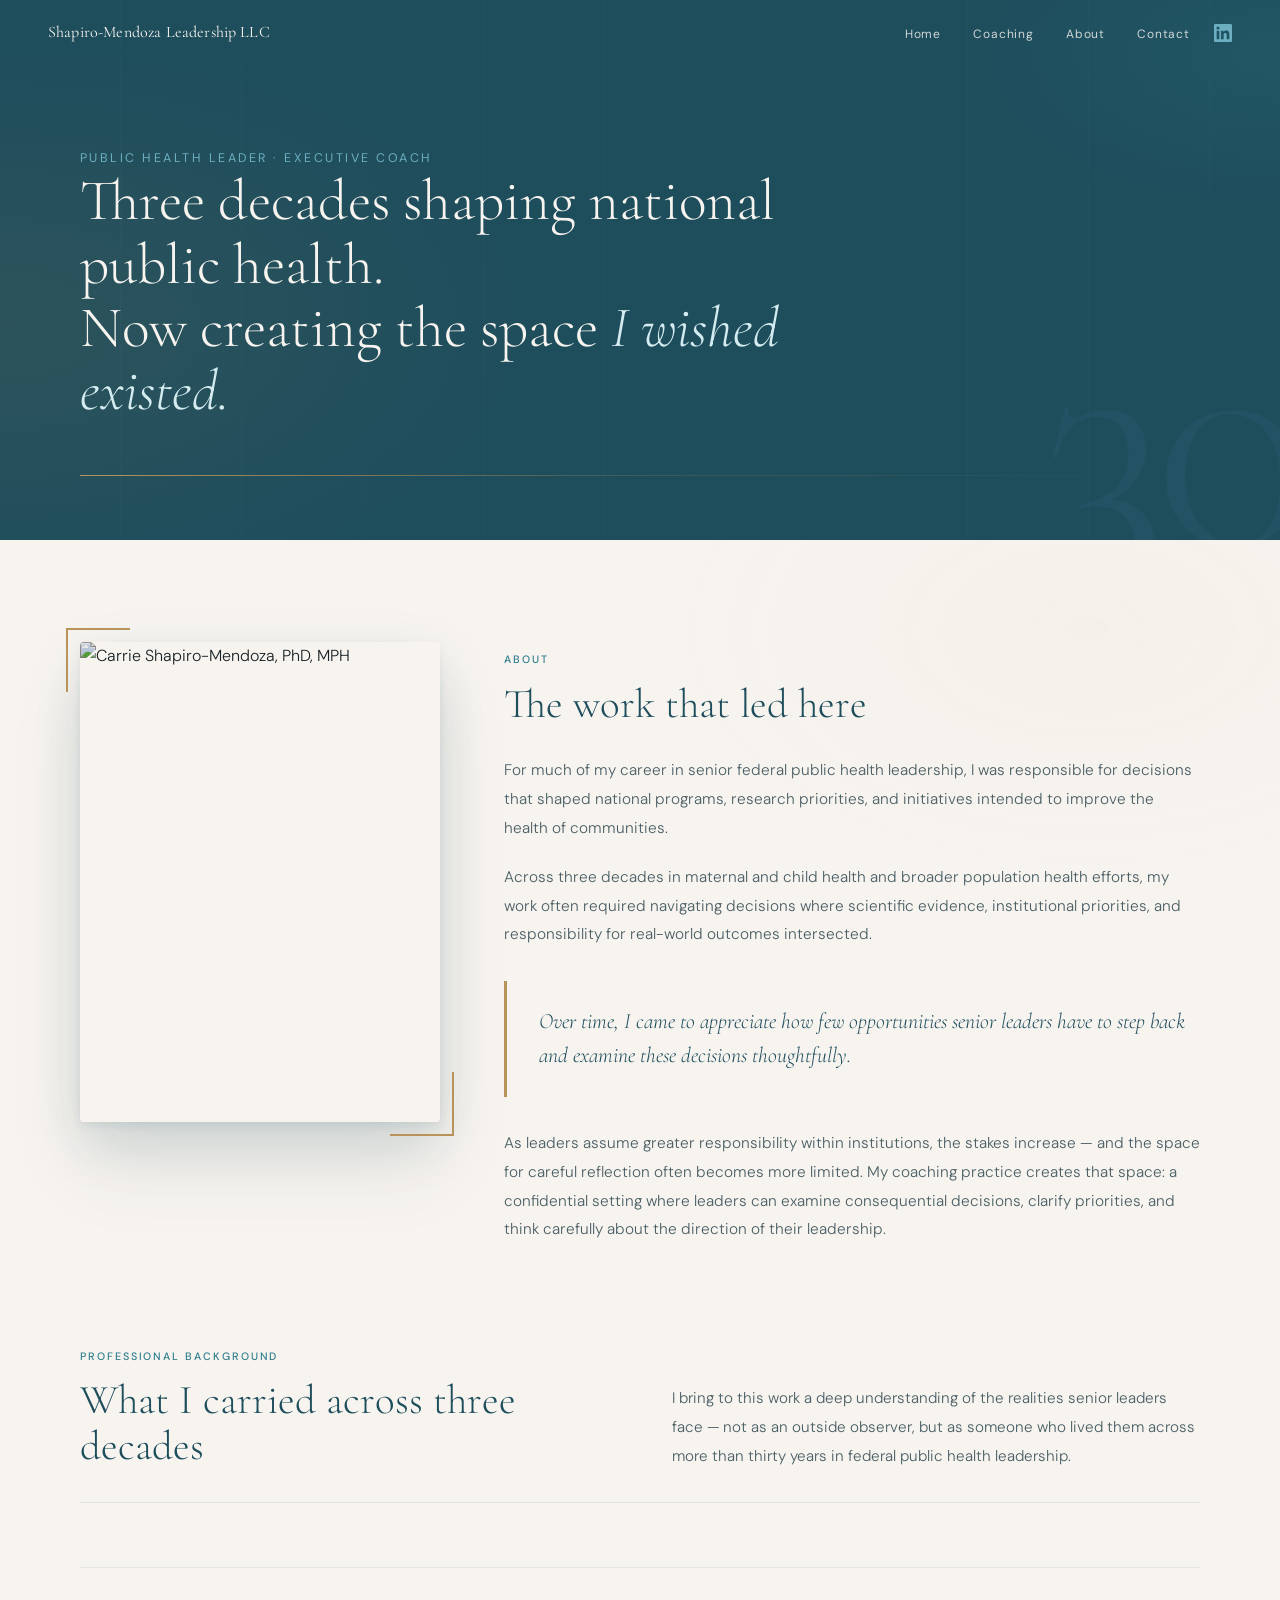
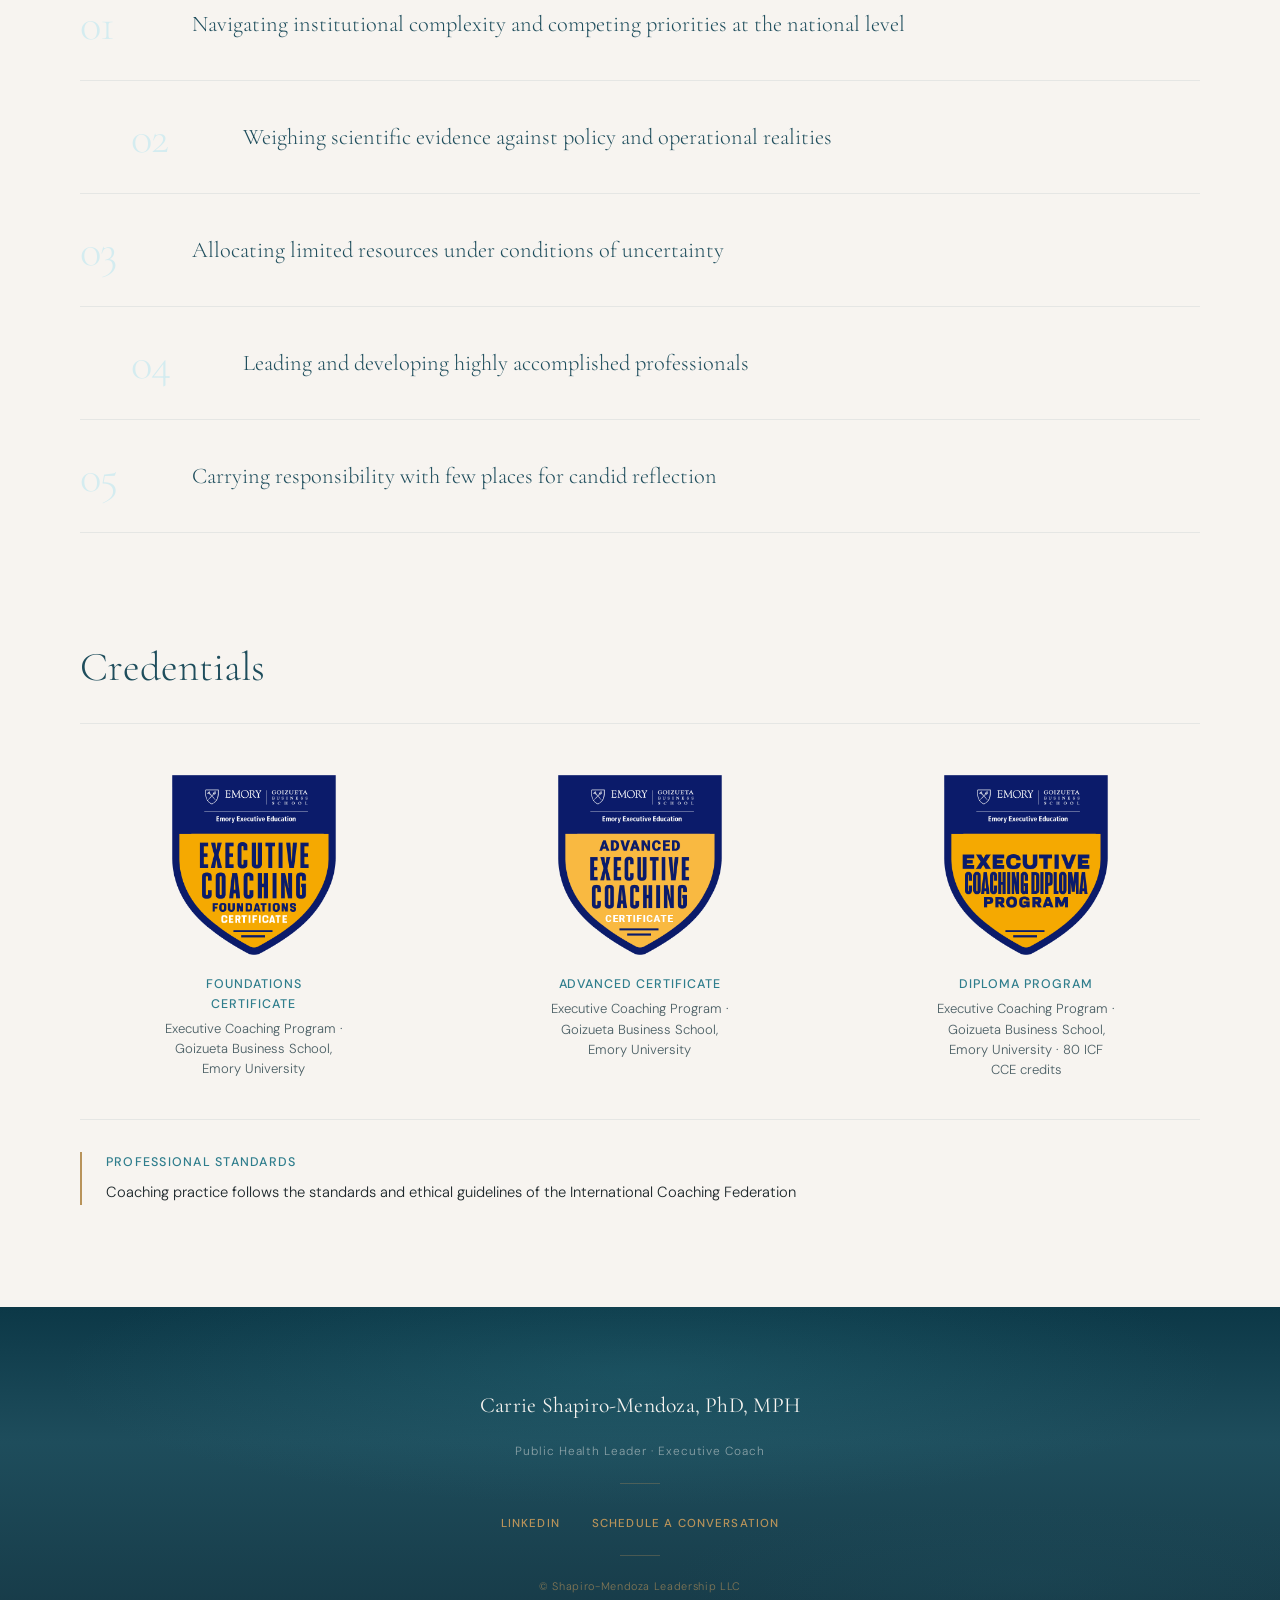
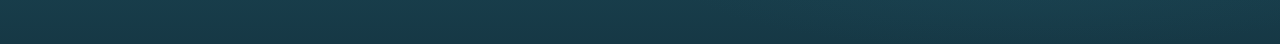
==== commit f2337466: "fixed some styles" ====
--- a/about.html
+++ b/about.html
@@ -13,25 +13,21 @@
 
 <!-- NAVBAR -->
 <nav id="nav">
-  <a href="index.html" class="nav-logo">Carrie Shapiro-Mendoza, PhD, MPH</a>
-  <ul class="nav-links">
-    <li><a href="index.html">Home</a></li>
-    <li><a href="coaching.html">Coaching</a></li>
-    <li><a href="about.html">About</a></li>
-    <li><a href="contact.html">Contact</a></li>
-
+  <a href="index.html" class="nav-logo">Shapiro-Mendoza Leadership LLC</a>
+  <div class="nav-right">
+    <ul class="nav-links">
+      <li><a href="index.html">Home</a></li>
+      <li><a href="coaching.html">Coaching</a></li>
+      <li><a href="about.html">About</a></li>
+      <li><a href="contact.html">Contact</a></li>
+    </ul>
     <a href="https://www.linkedin.com/in/carrie-shapiro-mendoza-phd-mph-13574b23/" target="_blank" rel="noopener" class="nav-linkedin" aria-label="LinkedIn">
-    <svg xmlns="http://www.w3.org/2000/svg" width="18" height="18" viewBox="0 0 24 24" fill="currentColor">
-      <path d="M20.447 20.452h-3.554v-5.569c0-1.328-.027-3.037-1.852-3.037-1.853 0-2.136 1.445-2.136 2.939v5.667H9.351V9h3.414v1.561h.046c.477-.9 1.637-1.85 3.37-1.85 3.601 0 4.267 2.37 4.267 5.455v6.286zM5.337 7.433a2.062 2.062 0 0 1-2.063-2.065 2.064 2.064 0 1 1 2.063 2.065zm1.782 13.019H3.555V9h3.564v11.452zM22.225 0H1.771C.792 0 0 .774 0 1.729v20.542C0 23.227.792 24 1.771 24h20.451C23.2 24 24 23.227 24 22.271V1.729C24 .774 23.2 0 22.222 0h.003z"/>
-    </svg>
-    </a> 
-
-  </ul>
-
-
-  <button class="nav-toggle" aria-label="Open menu" aria-expanded="false">
-    <span></span><span></span><span></span>
-  </button>
+      <svg xmlns="http://www.w3.org/2000/svg" width="18" height="18" viewBox="0 0 24 24" fill="currentColor"><path d="M20.447 20.452h-3.554v-5.569c0-1.328-.027-3.037-1.852-3.037-1.853 0-2.136 1.445-2.136 2.939v5.667H9.351V9h3.414v1.561h.046c.477-.9 1.637-1.85 3.37-1.85 3.601 0 4.267 2.37 4.267 5.455v6.286zM5.337 7.433a2.062 2.062 0 0 1-2.063-2.065 2.064 2.064 0 1 1 2.063 2.065zm1.782 13.019H3.555V9h3.564v11.452zM22.225 0H1.771C.792 0 0 .774 0 1.729v20.542C0 23.227.792 24 1.771 24h20.451C23.2 24 24 23.227 24 22.271V1.729C24 .774 23.2 0 22.222 0h.003z"/></svg>
+    </a>
+    <button class="nav-toggle" aria-label="Open menu" aria-expanded="false">
+      <span></span><span></span><span></span>
+    </button>
+  </div>
 </nav>
 
 <div class="nav-drawer" role="dialog" aria-label="Navigation menu">
@@ -39,20 +35,19 @@
   <a href="coaching.html">Coaching</a>
   <a href="about.html">About</a>
   <a href="contact.html">Contact</a>
-  <a href="https://www.linkedin.com/in/carrie-shapiro-mendoza-phd-mph-13574b23/" target="_blank" rel="noopener" class="nav-linkedin" aria-label="LinkedIn">
-    <svg xmlns="http://www.w3.org/2000/svg" width="18" height="18" viewBox="0 0 24 24" fill="currentColor">
-      <path d="M20.447 20.452h-3.554v-5.569c0-1.328-.027-3.037-1.852-3.037-1.853 0-2.136 1.445-2.136 2.939v5.667H9.351V9h3.414v1.561h.046c.477-.9 1.637-1.85 3.37-1.85 3.601 0 4.267 2.37 4.267 5.455v6.286zM5.337 7.433a2.062 2.062 0 0 1-2.063-2.065 2.064 2.064 0 1 1 2.063 2.065zm1.782 13.019H3.555V9h3.564v11.452zM22.225 0H1.771C.792 0 0 .774 0 1.729v20.542C0 23.227.792 24 1.771 24h20.451C23.2 24 24 23.227 24 22.271V1.729C24 .774 23.2 0 22.222 0h.003z"/>
-    </svg>
-    </a> 
+  <a href="https://www.linkedin.com/in/carrie-shapiro-mendoza-phd-mph-13574b23/" target="_blank" rel="noopener" aria-label="LinkedIn">
+    <svg xmlns="http://www.w3.org/2000/svg" width="18" height="18" viewBox="0 0 24 24" fill="currentColor"><path d="M20.447 20.452h-3.554v-5.569c0-1.328-.027-3.037-1.852-3.037-1.853 0-2.136 1.445-2.136 2.939v5.667H9.351V9h3.414v1.561h.046c.477-.9 1.637-1.85 3.37-1.85 3.601 0 4.267 2.37 4.267 5.455v6.286zM5.337 7.433a2.062 2.062 0 0 1-2.063-2.065 2.064 2.064 0 1 1 2.063 2.065zm1.782 13.019H3.555V9h3.564v11.452zM22.225 0H1.771C.792 0 0 .774 0 1.729v20.542C0 23.227.792 24 1.771 24h20.451C23.2 24 24 23.227 24 22.271V1.729C24 .774 23.2 0 22.222 0h.003z"/></svg>
+  </a>
 </div>
+
 
 <!-- HERO — warm, personal, "30" as ambient texture -->
 <section class="about-hero" aria-label="About header">
   <div class="about-hero-inner">
     <span class="about-hero-eyebrow">Public Health Leader · Executive Coach</span>
     <h1 class="about-hero-headline">
-      Three decades in public health leadership, including leadership roles at CDC.<br>
-      Now creating space for leaders to think through difficult decisions.
+      Three decades shaping national public health.<br>
+      Now creating the space <em>I wished existed.</em>
     </h1>
     <div class="about-hero-rule" aria-hidden="true"></div>
   </div>
@@ -66,7 +61,7 @@
     <div class="about-img-wrap reveal">
       <div class="about-img-frame">
         <img
-          src="images/shapiromendozaprofile.jpg"
+          src="https://shapiromendoza.com/assets/images/image02.jpg?v=86feb0e5"
           alt="Carrie Shapiro-Mendoza, PhD, MPH"
           loading="lazy"
         >
@@ -77,25 +72,15 @@
       <span class="label reveal">About</span>
       <h2 class="reveal">The work that led here</h2>
 
-      <p class="reveal">For much of my career in senior public health leadership, including leadership roles at CDC, I was responsible for decisions that shaped national programs, research priorities, and contributed to global public health efforts.</p>
+      <p class="reveal">For much of my career in senior federal public health leadership, I was responsible for decisions that shaped national programs, research priorities, and initiatives intended to improve the health of communities.</p>
 
       <p class="reveal reveal-d1">Across three decades in maternal and child health and broader population health efforts, my work often required navigating decisions where scientific evidence, institutional priorities, and responsibility for real-world outcomes intersected.</p>
 
-      <p class="reveal reveal-d1">Over time, I learned that the hardest decisions were not about having more information. They were about how to think clearly when the information was incomplete and the consequences were real.</p>
-
       <div class="about-pullquote reveal reveal-d2">
-        <p>That experience also made clear how few opportunities senior leaders have to step back and examine these decisions thoughtfully.</p>
-      </div>
-
-      <p class="reveal reveal-d2">As leaders assume greater responsibility within institutions, the stakes increase — and the space for clear thinking often becomes more limited. My coaching practice creates that space: a confidential setting where leaders can examine consequential decisions, clarify priorities, and determine a clear direction for their leadership.</p>
-
-      <p class="reveal reveal-d2">Earlier in my career, I worked as a nurse in pediatric and neonatal settings, served in the U.S. Air Force, and worked in community health through the Peace Corps. These experiences shaped how I think about responsibility, uncertainty, and the real-world consequences of decisions — perspectives I carry into my coaching work with senior leaders.</p>
-
-      <p class="reveal reveal-d2">
-        <a href="https://sph.emory.edu/profile/faculty/carrie-shapiro-mendoza" target="_blank" rel="noopener" class="link-arrow">Academic profile</a>
-        &nbsp;&nbsp;
-        <a href="http://www.linkedin.com/in/carrie-shapiro-mendoza-phd-mph-13574b23" target="_blank" rel="noopener" class="link-arrow">LinkedIn</a>
-      </p>
+        <p>Over time, I came to appreciate how few opportunities senior leaders have to step back and examine these decisions thoughtfully.</p>
+      </div>
+
+      <p class="reveal reveal-d2">As leaders assume greater responsibility within institutions, the stakes increase — and the space for careful reflection often becomes more limited. My coaching practice creates that space: a confidential setting where leaders can examine consequential decisions, clarify priorities, and think carefully about the direction of their leadership.</p>
     </div>
 
   </div>
@@ -111,7 +96,7 @@
         <span class="label">Professional Background</span>
         <h2>What I carried across three decades</h2>
       </div>
-      <p class="reveal-right">I bring to this work a deep understanding of the realities senior leaders face — not as an outside observer, but as someone who lived them across more than thirty years in public health leadership, including roles at CDC.</p>
+      <p class="reveal-right">I bring to this work a deep understanding of the realities senior leaders face — not as an outside observer, but as someone who lived them across more than thirty years in federal public health leadership.</p>
     </div>
 
     <div class="about-statements">
@@ -148,15 +133,7 @@
     <!-- Header row -->
     <div class="about-cred-header">
       <div class="reveal-left">
-        <span class="label">Credentials</span>
-        <h2>Formal training.<br>Grounded in practice.</h2>
-      </div>
-      <div class="reveal-right">
-        <p>My coaching draws on both formal executive coach training and more than three decades of firsthand experience navigating the environments where my clients work.</p>
-        <div class="about-cred-cta">
-          <a href="contact.html" class="btn-primary">Schedule an Initial Conversation</a>
-          <span class="about-cred-note">30 minutes · Confidential · No obligation · No cost</span>
-        </div>
+        <h2>Credentials</h2>
       </div>
     </div>
 
@@ -206,12 +183,8 @@
     <span class="footer-title">Public Health Leader · Executive Coach</span>
     <div class="footer-divider" aria-hidden="true"></div>
     <div class="footer-links-wrap">
-      <a href="https://www.linkedin.com/in/carrie-shapiro-mendoza-phd-mph-13574b23/" target="_blank" rel="noopener" class="footer-linkedin" aria-label="LinkedIn">
-      <svg xmlns="http://www.w3.org/2000/svg" width="16" height="16" viewBox="0 0 24 24" fill="currentColor">
-        <path d="M20.447 20.452h-3.554v-5.569c0-1.328-.027-3.037-1.852-3.037-1.853 0-2.136 1.445-2.136 2.939v5.667H9.351V9h3.414v1.561h.046c.477-.9 1.637-1.85 3.37-1.85 3.601 0 4.267 2.37 4.267 5.455v6.286zM5.337 7.433a2.062 2.062 0 0 1-2.063-2.065 2.064 2.064 0 1 1 2.063 2.065zm1.782 13.019H3.555V9h3.564v11.452zM22.225 0H1.771C.792 0 0 .774 0 1.729v20.542C0 23.227.792 24 1.771 24h20.451C23.2 24 24 23.227 24 22.271V1.729C24 .774 23.2 0 22.222 0h.003z"/>
-      </svg>
-      LinkedIn
-      </a>      <a href="https://calendly.com/carrieksm/discovery-call" target="_blank" rel="noopener">Schedule an Initial Conversation</a>
+      <a href="https://www.linkedin.com/in/carrie-shapiro-mendoza-phd-mph-13574b23/" target="_blank" rel="noopener">LinkedIn</a>
+      <a href="https://calendly.com/carrieksm/discovery-call" target="_blank" rel="noopener">Schedule a Conversation</a>
     </div>
     <div class="footer-divider" aria-hidden="true"></div>
     <span class="footer-copy">© Shapiro-Mendoza Leadership LLC</span>
--- a/css/styles.css
+++ b/css/styles.css
@@ -18,9 +18,9 @@
    PAGE STYLES
    ───────────
    10. Home (index.html)
-   11. About (about.html)       ← to be added
-   12. Coaching (coaching.html) ← to be added
-   13. Contact (contact.html)   ← to be added
+   11. About (about.html)
+   12. Coaching (coaching.html)
+   13. Contact (contact.html)
 
    ═══════════════════════════════════════════════════════════ */
 
@@ -76,7 +76,6 @@
 a   { color: inherit; text-decoration: none; }
 ul  { list-style: none; }
 
-/* Ambient background layer — sits fixed behind all content */
 .page-bg {
   position: fixed;
   inset: 0;
@@ -236,8 +235,6 @@
   padding: 1.2rem var(--section-px);
   display: flex;
   align-items: center;
-  justify-content: space-between;
-  gap: 1.5rem;
   transition: background 0.5s ease, box-shadow 0.5s ease;
 }
 
@@ -279,22 +276,28 @@
 #nav.scrolled .nav-links a { color: var(--mid-text); }
 .nav-links a:hover           { color: var(--accent-gold) !important; }
 
-.nav-cta {
-  background: var(--accent-gold) !important;
-  color: #fff !important;
-  padding: 0.52rem 1.3rem !important;
-  border-radius: 3px;
-  font-weight: 500 !important;
-  letter-spacing: 0.07em !important;
-  transition: background 0.25s !important;
-}
-
-.nav-cta:hover { background: var(--gold-light) !important; }
-
-/* On pages with light hero — nav logo and links start dark */
 #nav.nav-dark .nav-logo         { color: var(--deep-teal); }
 #nav.nav-dark .nav-links a      { color: var(--mid-text); }
 #nav.nav-dark .nav-toggle span  { background: var(--deep-teal); }
+
+.nav-right {
+  display: flex;
+  align-items: center;
+  gap: 1.5rem;
+  margin-left: auto;
+}
+
+.nav-linkedin {
+  color: var(--soft-teal);
+  display: flex;
+  align-items: center;
+  transition: color 0.2s;
+  flex-shrink: 0;
+}
+
+.nav-linkedin:hover                { color: var(--warm-white); }
+#nav.scrolled .nav-linkedin        { color: var(--mid-teal); }
+#nav.scrolled .nav-linkedin:hover  { color: var(--deep-teal); }
 
 .nav-toggle {
   display: none;
@@ -345,8 +348,8 @@
   transition: color 0.2s;
 }
 
-.nav-drawer a:hover          { color: var(--pale-teal); }
-.nav-drawer .btn-primary     { font-size: 0.8rem; margin-top: 1rem; }
+.nav-drawer a:hover      { color: var(--pale-teal); }
+.nav-drawer .btn-primary { font-size: 0.8rem; margin-top: 1rem; }
 
 
 /* ─────────────────────────────────────────
@@ -365,7 +368,6 @@
   );
 }
 
-/* Subtle radial depth — no sand, no horizon */
 footer::before {
   content: '';
   position: absolute;
@@ -376,7 +378,6 @@
   pointer-events: none;
 }
 
-/* water-shimmer div kept in HTML but repurposed as a no-op — leaving in place so HTML doesn't need to change */
 footer .water-shimmer { display: none; }
 
 .footer-inner {
@@ -386,7 +387,6 @@
   flex-direction: column;
   align-items: center;
   gap: 1.1rem;
-  padding-bottom: 0;
 }
 
 .footer-name {
@@ -422,6 +422,12 @@
 
 .footer-links-wrap a:hover { color: var(--gold-light); }
 
+.footer-linkedin {
+  display: inline-flex;
+  align-items: center;
+  gap: 0.4rem;
+}
+
 .footer-divider {
   width: 40px;
   height: 1px;
@@ -508,7 +514,6 @@
    10. HOME — index.html
    ═══════════════════════════════════════════════════════════ */
 
-/* HERO */
 #hero {
   min-height: 100svh;
   display: grid;
@@ -570,15 +575,26 @@
   pointer-events: none;
 }
 
+.hero-name {
+  display: block;
+  font-family: var(--font-display);
+  font-size: clamp(1.1rem, 1.5vw, 1.3rem);
+  color: var(--accent-gold);
+  letter-spacing: 0.04em;
+  margin-bottom: 0.5rem;
+  opacity: 0;
+  animation: fadeDown 0.8s 0.2s forwards;
+}
+
 .hero-eyebrow {
-  font-size: 0.67rem;
-  font-weight: 400;
-  letter-spacing: 0.2em;
+  font-size: 1rem;
+  font-weight: 600;
+  letter-spacing: 0.18em;
   text-transform: uppercase;
-  color: var(--soft-teal);
-  margin-bottom: 1.5rem;
+  color: var(--accent-gold);
+  margin-bottom: 1.25rem;
   opacity: 0;
-  animation: fadeDown 0.8s 0.3s forwards;
+  animation: fadeDown 0.8s 0.35s forwards;
 }
 
 .hero-headline {
@@ -599,7 +615,7 @@
 }
 
 .hero-rule {
-  width: 40px;
+  width: 90px;
   height: 2px;
   background: var(--accent-gold);
   margin-bottom: 1.75rem;
@@ -628,14 +644,14 @@
 
 .hero-bottom-rule {
   position: absolute;
-  bottom: 0; left: 50%; right: 0;
+  bottom: 0; left: 10%; right: 0;
   height: 2px;
   background: linear-gradient(to right, var(--accent-gold), transparent);
   opacity: 0;
   animation: fadeIn 0.8s 1.4s forwards;
 }
 
-/* ── HOME MAIN — two columns, text only, no cards */
+/* HOME MAIN */
 #home-main {
   padding: var(--section-py) var(--section-px);
   background: transparent;
@@ -646,7 +662,6 @@
   margin: 0 auto;
 }
 
-/* Two columns side by side */
 .home-two-col {
   display: grid;
   grid-template-columns: 1fr 1fr;
@@ -655,7 +670,6 @@
   margin-bottom: clamp(4rem, 6vw, 7rem);
 }
 
-/* Left column — idea #1 */
 .home-col-left h2 {
   font-size: clamp(1.9rem, 3vw, 2.6rem);
   margin-top: 0.5rem;
@@ -672,7 +686,6 @@
 
 .home-col-left p:last-of-type { margin-bottom: 0; }
 
-/* The three "It requires..." lines — styled within left column */
 .home-requires {
   display: flex;
   flex-direction: column;
@@ -696,7 +709,6 @@
   margin-bottom: 0 !important;
 }
 
-/* Right column — idea #2 */
 .home-col-right {
   padding-top: clamp(1rem, 2vw, 3rem);
 }
@@ -710,7 +722,6 @@
 
 .home-col-right p:last-of-type { margin-bottom: 0; }
 
-/* Inline quote in right column */
 .home-col-right .home-inline-quote {
   border-left: 3px solid var(--accent-gold);
   padding: 1.25rem 0 1.25rem 1.75rem;
@@ -727,72 +738,13 @@
   margin-bottom: 0 !important;
 }
 
-/* RESPONSIVE — HOME */
 @media (max-width: 860px) {
-  .home-two-col { grid-template-columns: 1fr; gap: 3rem; }
+  .home-two-col   { grid-template-columns: 1fr; gap: 3rem; }
   .home-col-right { padding-top: 0; }
 }
 
 @media (max-width: 600px) {
   .home-requires-item p { font-size: 1.15rem !important; }
-}
-
-/* HOME ABOUT — after conclusion */
-#home-about {
-  padding: 0 var(--section-px) var(--section-py);
-  background: transparent;
-}
-
-.home-about-inner {
-  max-width: var(--max-w);
-  margin: 0 auto;
-}
-
-.about-card {
-  display: grid;
-  grid-template-columns: 8px 1fr;
-  border-radius: 16px;
-  overflow: hidden;
-  background: #fff;
-  box-shadow:
-    0 2px 4px rgba(30,77,92,0.04),
-    0 8px 24px rgba(30,77,92,0.07),
-    0 20px 40px rgba(30,77,92,0.05);
-}
-
-/* Color mark — three stacked teal/gold bands */
-.about-card-mark {
-  background: linear-gradient(
-    to bottom,
-    var(--deep-teal) 0%,
-    var(--deep-teal) 40%,
-    var(--accent-gold) 40%,
-    var(--accent-gold) 60%,
-    var(--mid-teal) 60%,
-    var(--mid-teal) 100%
-  );
-  flex-shrink: 0;
-}
-
-.about-card-text {
-  padding: clamp(1.75rem, 3vw, 2.5rem);
-  display: flex;
-  flex-direction: column;
-  justify-content: center;
-  gap: 0.6rem;
-}
-
-.about-card-text h3 {
-  font-size: 1.35rem;
-  color: var(--deep-teal);
-  line-height: 1.3;
-}
-
-.about-card-text p {
-  font-size: 0.88rem;
-  color: var(--mid-text);
-  line-height: 1.8;
-  margin-bottom: 0.5rem;
 }
 
 /* CONCLUSION */
@@ -865,6 +817,14 @@
   font-size: 0.95rem;
 }
 
+.conclusion-actions {
+  display: flex;
+  gap: 1rem;
+  flex-wrap: wrap;
+  justify-content: center;
+  margin-bottom: 1.5rem;
+}
+
 .conclusion-note {
   font-size: 0.72rem !important;
   color: rgba(212,236,240,0.32) !important;
@@ -874,16 +834,68 @@
   letter-spacing: 0.04em;
 }
 
-/* RESPONSIVE — HOME */
+/* HOME ABOUT */
+#home-about {
+  padding: 0 var(--section-px) var(--section-py);
+  background: transparent;
+}
+
+.home-about-inner {
+  max-width: var(--max-w);
+  margin: 0 auto;
+}
+
+.about-card {
+  display: grid;
+  grid-template-columns: 8px 1fr;
+  border-radius: 16px;
+  overflow: hidden;
+  background: #fff;
+  box-shadow:
+    0 2px 4px rgba(30,77,92,0.04),
+    0 8px 24px rgba(30,77,92,0.07),
+    0 20px 40px rgba(30,77,92,0.05);
+}
+
+.about-card-mark {
+  background: linear-gradient(
+    to bottom,
+    var(--deep-teal) 0%,
+    var(--deep-teal) 40%,
+    var(--accent-gold) 40%,
+    var(--accent-gold) 60%,
+    var(--mid-teal) 60%,
+    var(--mid-teal) 100%
+  );
+  flex-shrink: 0;
+}
+
+.about-card-text {
+  padding: clamp(1.75rem, 3vw, 2.5rem);
+  display: flex;
+  flex-direction: column;
+  justify-content: center;
+  gap: 0.6rem;
+}
+
+.about-card-text h3 {
+  font-size: 1.35rem;
+  color: var(--deep-teal);
+  line-height: 1.3;
+}
+
+.about-card-text p {
+  font-size: 0.88rem;
+  color: var(--mid-text);
+  line-height: 1.8;
+  margin-bottom: 0.5rem;
+}
+
 @media (max-width: 860px) {
-  #hero { grid-template-columns: 1fr; }
-  .hero-image-col { display: none; }
-  .hero-text-col  { min-height: 100svh; padding: 6rem 1.75rem 4rem; }
-  .intro-grid     { grid-template-columns: 1fr; gap: 2rem; }
-  .coaching-panel { grid-template-columns: 1fr; }
-  .coaching-visual { min-height: 200px; }
-  .about-card     { grid-template-columns: 1fr; }
-  .about-card-accent { display: none; }
+  #hero              { grid-template-columns: 1fr; }
+  .hero-image-col    { display: none; }
+  .hero-text-col     { min-height: 100svh; padding: 6rem 1.75rem 4rem; }
+  .about-card        { grid-template-columns: 1fr; }
   .conclusion-island { border-radius: 16px; }
 }
 
@@ -897,10 +909,6 @@
    11. ABOUT — about.html
    ═══════════════════════════════════════════════════════════ */
 
-/* ── ABOUT HERO
-   Warmer and more personal than home.
-   A large faded "30+" as ambient texture — her career in the room.
-   Subtle vertical grain lines, warm gold bleed from left. */
 .about-hero {
   min-height: 60svh;
   background: var(--deep-teal);
@@ -929,7 +937,6 @@
   pointer-events: none;
 }
 
-/* Large ambient number — "30" as background texture */
 .about-hero::after {
   content: '30';
   position: absolute;
@@ -989,9 +996,6 @@
   animation: fadeIn 0.8s 0.9s forwards;
 }
 
-/* ── ABOUT INTRO
-   Sticky photo + scrolling narrative text.
-   Photo has gold corner detail — personal, not clinical. */
 .about-intro {
   padding: var(--section-py) var(--section-px);
   background: transparent;
@@ -1031,26 +1035,20 @@
     0 48px 80px rgba(30,77,92,0.08);
 }
 
-/* Gold L-bracket — bottom right corner */
 .about-img-frame::after {
   content: '';
   position: absolute;
-  bottom: -14px;
-  right: -14px;
-  width: 64px;
-  height: 64px;
+  bottom: -14px; right: -14px;
+  width: 64px; height: 64px;
   border-right: 2px solid var(--accent-gold);
   border-bottom: 2px solid var(--accent-gold);
 }
 
-/* Gold L-bracket — top left corner */
 .about-img-frame::before {
   content: '';
   position: absolute;
-  top: -14px;
-  left: -14px;
-  width: 64px;
-  height: 64px;
+  top: -14px; left: -14px;
+  width: 64px; height: 64px;
   border-left: 2px solid var(--accent-gold);
   border-top: 2px solid var(--accent-gold);
   z-index: 1;
@@ -1088,10 +1086,6 @@
   margin-bottom: 0 !important;
 }
 
-/* ── PROFESSIONAL BACKGROUND
-   Numbered chapter statements — large staggered layout.
-   No cards. Each reality reads like a page in a book.
-   Left: context paragraph. Right: five numbered statements. */
 .about-background {
   padding: 0 var(--section-px) var(--section-py);
   background: transparent;
@@ -1120,7 +1114,6 @@
   line-height: 1.88;
 }
 
-/* Numbered statements — staggered, editorial */
 .about-statements {
   display: flex;
   flex-direction: column;
@@ -1138,7 +1131,6 @@
 
 .about-statement:first-child { border-top: 1px solid rgba(30,77,92,0.08); }
 
-/* Alternate: every other statement indented slightly */
 .about-statement:nth-child(even) {
   padding-left: clamp(2rem, 4vw, 5rem);
 }
@@ -1165,10 +1157,6 @@
   padding-top: 0.5rem;
 }
 
-/* ── CREDENTIALS
-   CV-style — minimal, restrained.
-   No island, no cards. Just clean lines and typography.
-   The gravitas comes from what's said, not how it's packaged. */
 .about-credentials {
   padding: 0 var(--section-px) var(--section-py);
   background: transparent;
@@ -1179,7 +1167,6 @@
   margin: 0 auto;
 }
 
-/* Header row — label + heading + CTA */
 .about-cred-header {
   display: grid;
   grid-template-columns: 1fr 1fr;
@@ -1214,7 +1201,6 @@
   opacity: 0.7;
 }
 
-/* Three badges in a row */
 .cred-badges {
   display: grid;
   grid-template-columns: repeat(3, 1fr);
@@ -1256,7 +1242,6 @@
   margin-bottom: 0.3rem;
 }
 
-/* ICF text credential — below badges */
 .cred-icf {
   margin-top: clamp(2rem, 3vw, 3rem);
   padding-top: 2rem;
@@ -1290,32 +1275,27 @@
   margin-bottom: 0.4rem;
 }
 
-/* RESPONSIVE — ABOUT */
 @media (max-width: 860px) {
-  .about-intro-layout    { grid-template-columns: 1fr; }
-  .about-img-wrap        { position: static; max-width: 320px; }
-  .about-bg-header       { grid-template-columns: 1fr; gap: 1.5rem; }
-  .about-cred-header     { grid-template-columns: 1fr; gap: 1.5rem; }
+  .about-intro-layout  { grid-template-columns: 1fr; }
+  .about-img-wrap      { position: static; max-width: 320px; }
+  .about-bg-header     { grid-template-columns: 1fr; gap: 1.5rem; }
+  .about-cred-header   { grid-template-columns: 1fr; gap: 1.5rem; }
   .about-statement:nth-child(even) { padding-left: 0; }
-  .cred-badges           { grid-template-columns: repeat(3, 1fr); }
+  .cred-badges         { grid-template-columns: repeat(3, 1fr); }
 }
 
 @media (max-width: 600px) {
-  .about-hero     { min-height: 50svh; }
-  .about-img-wrap { max-width: 100%; }
+  .about-hero      { min-height: 50svh; }
+  .about-img-wrap  { max-width: 100%; }
   .about-statement { grid-template-columns: 60px 1fr; gap: 1rem; }
-  .cred-badges    { grid-template-columns: 1fr; max-width: 200px; margin: 0 auto; }
-}
-
+  .cred-badges     { grid-template-columns: 1fr; max-width: 200px; margin: 0 auto; }
+}
 
 
 /* ═══════════════════════════════════════════════════════════
    12. COACHING — coaching.html
    ═══════════════════════════════════════════════════════════ */
 
-/* ── COACHING HERO
-   Architectural, precise. Subtle grid pattern — feels like
-   a space where decisions get examined carefully. */
 .coaching-hero {
   min-height: 60svh;
   background: var(--deep-teal);
@@ -1327,38 +1307,22 @@
   overflow: hidden;
 }
 
-/* Precise grid texture */
 .coaching-hero::before {
   content: '';
   position: absolute;
   inset: 0;
   background:
-    repeating-linear-gradient(
-      0deg,
-      transparent,
-      transparent 80px,
-      rgba(107,175,192,0.04) 80px,
-      rgba(107,175,192,0.04) 81px
-    ),
-    repeating-linear-gradient(
-      90deg,
-      transparent,
-      transparent 80px,
-      rgba(107,175,192,0.04) 80px,
-      rgba(107,175,192,0.04) 81px
-    ),
+    repeating-linear-gradient(0deg, transparent, transparent 80px, rgba(107,175,192,0.04) 80px, rgba(107,175,192,0.04) 81px),
+    repeating-linear-gradient(90deg, transparent, transparent 80px, rgba(107,175,192,0.04) 80px, rgba(107,175,192,0.04) 81px),
     radial-gradient(ellipse 70% 80% at 100% 100%, rgba(46,125,140,0.18) 0%, transparent 55%);
   pointer-events: none;
 }
 
-/* Gold accent diagonal */
 .coaching-hero::after {
   content: '';
   position: absolute;
-  top: -20%;
-  right: 8%;
-  width: 1px;
-  height: 140%;
+  top: -20%; right: 8%;
+  width: 1px; height: 140%;
   background: linear-gradient(to bottom, transparent, rgba(184,147,90,0.2), transparent);
   transform: rotate(-12deg);
   pointer-events: none;
@@ -1418,10 +1382,31 @@
   animation: fadeIn 0.8s 0.9s forwards;
 }
 
-/* ── CHALLENGES
-   Manifesto style — full width, no columns, no boxes.
-   Each challenge is a single statement on its own line.
-   Separated by thin rules. The text IS the design. */
+.coaching-how {
+  padding: var(--section-py) var(--section-px) 0;
+  background: transparent;
+}
+
+.coaching-how-inner {
+  max-width: 720px;
+  margin: 0 auto;
+}
+
+.coaching-how h2 {
+  margin-top: 0.6rem;
+  margin-bottom: 1.5rem;
+}
+
+.coaching-how p {
+  font-family: var(--font-display);
+  font-size: clamp(1rem, 1.5vw, 1.15rem);
+  font-style: italic;
+  font-weight: 300;
+  color: var(--deep-text);
+  line-height: 1.85;
+  margin-bottom: 1rem;
+}
+
 .coaching-challenges {
   padding: var(--section-py) var(--section-px);
   background: transparent;
@@ -1437,9 +1422,7 @@
   grid-template-columns: 1fr 1fr;
   gap: clamp(3rem, 5vw, 6rem);
   align-items: end;
-  margin-bottom: clamp(3rem, 4vw, 5rem);
-  padding-bottom: 2rem;
-  border-bottom: 1px solid rgba(30,77,92,0.1);
+  margin-bottom: clamp(2rem, 3vw, 3rem);
 }
 
 .challenges-header h2 { margin-top: 0.6rem; }
@@ -1450,7 +1433,6 @@
   line-height: 1.88;
 }
 
-/* Full-width manifesto lines */
 .challenges-manifesto {
   display: flex;
   flex-direction: column;
@@ -1460,14 +1442,13 @@
   display: flex;
   align-items: baseline;
   gap: 2rem;
-  padding: 1.75rem 0;
+  padding: 1rem 0;
   border-bottom: 1px solid rgba(30,77,92,0.07);
   transition: padding-left 0.3s ease;
   cursor: default;
 }
 
 .challenge-line:first-child { border-top: 1px solid rgba(30,77,92,0.07); }
-.challenge-line:hover        { padding-left: 1rem; }
 .challenge-line:hover .challenge-index { color: var(--accent-gold); }
 
 .challenge-index {
@@ -1489,9 +1470,6 @@
   line-height: 1.35;
 }
 
-/* ── ENGAGEMENTS
-   Three cards — kept as is, visitors need to compare.
-   Cards have a clean elevated look on the warm white bg. */
 .coaching-engagements {
   padding: 0 var(--section-px) var(--section-py);
   background: transparent;
@@ -1502,18 +1480,9 @@
   margin: 0 auto;
 }
 
-.engagements-heading {
-  margin-bottom: clamp(2.5rem, 4vw, 4rem);
-}
-
+.engagements-heading { margin-bottom: clamp(2.5rem, 4vw, 4rem); }
 .engagements-heading h2 { margin-top: 0.6rem; margin-bottom: 1rem; }
-
-.engagements-heading p {
-  max-width: 560px;
-  font-size: 0.95rem;
-  color: var(--mid-text);
-  line-height: 1.85;
-}
+.engagements-heading p { max-width: 560px; font-size: 0.95rem; color: var(--mid-text); line-height: 1.85; }
 
 .eng-cards {
   display: grid;
@@ -1528,132 +1497,54 @@
   overflow: hidden;
   display: flex;
   flex-direction: column;
-  box-shadow:
-    0 2px 4px rgba(30,77,92,0.04),
-    0 8px 24px rgba(30,77,92,0.08),
-    0 20px 48px rgba(30,77,92,0.05);
+  box-shadow: 0 2px 4px rgba(30,77,92,0.04), 0 8px 24px rgba(30,77,92,0.08), 0 20px 48px rgba(30,77,92,0.05);
   transition: transform 0.3s, box-shadow 0.3s;
 }
 
 .eng-card:hover {
   transform: translateY(-6px);
-  box-shadow:
-    0 4px 8px rgba(30,77,92,0.06),
-    0 16px 40px rgba(30,77,92,0.14),
-    0 32px 64px rgba(30,77,92,0.08);
+  box-shadow: 0 4px 8px rgba(30,77,92,0.06), 0 16px 40px rgba(30,77,92,0.14), 0 32px 64px rgba(30,77,92,0.08);
 }
 
 .eng-card.featured {
-  box-shadow:
-    0 4px 8px rgba(30,77,92,0.08),
-    0 16px 48px rgba(30,77,92,0.16),
-    0 32px 64px rgba(30,77,92,0.1);
-}
-
-.eng-card-head {
-  background: var(--deep-teal);
-  padding: 2rem 2rem 1.75rem;
-}
-
+  box-shadow: 0 4px 8px rgba(30,77,92,0.08), 0 16px 48px rgba(30,77,92,0.16), 0 32px 64px rgba(30,77,92,0.1);
+}
+
+.eng-card-head { background: var(--deep-teal); padding: 2rem 2rem 1.75rem; }
 .eng-card.featured .eng-card-head { background: var(--mid-teal); }
 
 .eng-card-tag {
-  font-size: 0.72rem;
-  font-weight: 500;
-  letter-spacing: 0.14em;
-  text-transform: uppercase;
-  color: var(--soft-teal);
-  display: block;
-  margin-bottom: 0.6rem;
+  font-size: 0.72rem; font-weight: 500; letter-spacing: 0.14em;
+  text-transform: uppercase; color: var(--soft-teal); display: block; margin-bottom: 0.6rem;
 }
 
 .eng-card.featured .eng-card-tag { color: var(--pale-teal); }
 
 .eng-card-head h3 {
-  font-family: var(--font-display);
-  font-size: 1.45rem;
-  font-weight: 300;
-  color: var(--warm-white);
-  line-height: 1.2;
-  margin-bottom: 0.4rem;
-}
-
-.eng-card-duration {
-  font-size: 0.85rem;
-  color: rgba(212,236,240,0.55);
-  font-style: italic;
-}
-
-.eng-card-body {
-  padding: 1.75rem 2rem;
-  flex: 1;
-  display: flex;
-  flex-direction: column;
-  gap: 1.25rem;
-}
-
-.eng-card-desc {
-  font-size: 0.87rem;
-  color: var(--mid-text);
-  line-height: 1.78;
-}
-
-.eng-card-includes {
-  display: flex;
-  flex-direction: column;
-  gap: 0.6rem;
-  flex: 1;
-}
+  font-family: var(--font-display); font-size: 1.45rem; font-weight: 300;
+  color: var(--warm-white); line-height: 1.2; margin-bottom: 0.4rem;
+}
+
+.eng-card-duration { font-size: 0.85rem; color: rgba(212,236,240,0.55); font-style: italic; }
+
+.eng-card-body { padding: 1.75rem 2rem; flex: 1; display: flex; flex-direction: column; gap: 1.25rem; }
+.eng-card-desc { font-size: 0.87rem; color: var(--mid-text); line-height: 1.78; }
+
+.eng-card-includes { display: flex; flex-direction: column; gap: 0.6rem; flex: 1; }
 
 .eng-card-includes li {
-  display: flex;
-  gap: 0.75rem;
-  font-size: 0.82rem;
-  color: var(--deep-text);
-  line-height: 1.5;
-  align-items: flex-start;
-}
-
-.eng-check {
-  color: var(--mid-teal);
-  flex-shrink: 0;
-  font-size: 0.85rem;
-  margin-top: 0.05rem;
-}
+  display: flex; gap: 0.75rem; font-size: 0.82rem;
+  color: var(--deep-text); line-height: 1.5; align-items: flex-start;
+}
+
+.eng-check { color: var(--mid-teal); flex-shrink: 0; font-size: 0.85rem; margin-top: 0.05rem; }
 
 .eng-card-foot { padding: 0 2rem 2rem; }
-
-.eng-card-foot .btn-primary,
-.eng-card-foot .btn-outline { width: 100%; justify-content: center; }
-
-.eng-fee-note {
-  text-align: center;
-  font-size: 0.82rem;
-  color: var(--mid-text);
-  font-style: italic;
-}
-
-/* ── FAQ */
-.coaching-faq {
-  padding: 0 var(--section-px) var(--section-py);
-  background: transparent;
-}
-
-.coaching-faq-inner {
-  max-width: var(--max-w);
-  margin: 0 auto;
-  display: grid;
-  grid-template-columns: 300px 1fr;
-  gap: clamp(3rem, 5vw, 6rem);
-  align-items: start;
-}
-
-.faq-intro-col { position: sticky; top: 5.5rem; }
-.faq-intro-col h2 { margin-top: 0.6rem; margin-bottom: 1rem; }
-.faq-intro-col p { font-size: 0.9rem; color: var(--mid-text); line-height: 1.8; }
+.eng-card-foot .btn-primary, .eng-card-foot .btn-outline { width: 100%; justify-content: center; }
+
+.eng-fee-note { text-align: center; font-size: 0.82rem; color: var(--mid-text); font-style: italic; }
 
 .faq-list { display: flex; flex-direction: column; }
-
 .faq-item { border-bottom: 1px solid rgba(30,77,92,0.09); }
 .faq-item:first-child { border-top: 1px solid rgba(30,77,92,0.09); }
 
@@ -1685,19 +1576,11 @@
 .faq-a { max-height: 0; overflow: hidden; transition: max-height 0.4s ease; }
 .faq-item.open .faq-a { max-height: 600px; }
 
-.faq-a-inner {
-  padding-bottom: 1.5rem;
-  font-size: 1rem;
-  color: var(--mid-text);
-  line-height: 1.85;
-}
-
+.faq-a-inner { padding-bottom: 1.5rem; font-size: 1rem; color: var(--mid-text); line-height: 1.85; }
 .faq-a-inner ul { margin-top: 0.75rem; display: flex; flex-direction: column; gap: 0.4rem; }
 .faq-a-inner ul li { display: flex; gap: 0.6rem; align-items: flex-start; }
 .faq-a-inner ul li::before { content: '–'; color: var(--accent-gold); flex-shrink: 0; }
 
-/* ── OUTCOMES — large italic statements, stacked
-   No cards. Typography does the work. */
 .coaching-outcomes {
   padding: 0 var(--section-px) var(--section-py);
   background: transparent;
@@ -1708,20 +1591,10 @@
   margin: 0 auto;
 }
 
-.outcomes-header {
-  margin-bottom: clamp(2rem, 3vw, 3rem);
-}
-
+.outcomes-header { margin-bottom: clamp(2rem, 3vw, 3rem); }
 .outcomes-header h2 { margin-top: 0.6rem; margin-bottom: 1rem; }
-
-.outcomes-header p {
-  font-size: 0.95rem;
-  color: var(--mid-text);
-  line-height: 1.85;
-  max-width: 640px;
-}
-
-/* Italic statement list */
+.outcomes-header p { font-size: 0.95rem; color: var(--mid-text); line-height: 1.85; max-width: 640px; }
+
 .outcomes-statements {
   display: flex;
   flex-direction: column;
@@ -1737,12 +1610,7 @@
 }
 
 .outcome-statement:first-child { border-top: 1px solid rgba(30,77,92,0.06); }
-
-.outcome-tick {
-  color: var(--accent-gold);
-  font-size: 0.9rem;
-  flex-shrink: 0;
-}
+.outcome-tick { color: var(--accent-gold); font-size: 0.9rem; flex-shrink: 0; }
 
 .outcome-statement p {
   font-family: var(--font-display);
@@ -1753,32 +1621,31 @@
   line-height: 1.4;
 }
 
-/* ── TESTIMONIALS CAROUSEL
-   Floating text. No boxes. No arrows.
-   Auto-rotates with generous pause. Draggable. Pauses on hover/drag. */
+.outcomes-cta {
+  display: flex;
+  flex-direction: column;
+  align-items: flex-start;
+  gap: 0.75rem;
+  margin-top: 3rem;
+  margin-bottom: 2rem;
+}
+
+.outcomes-note { font-size: 0.82rem; color: var(--mid-text); font-style: italic; letter-spacing: 0.04em; }
+
 .testimonials-carousel-wrap {
   background: var(--deep-teal);
   border-radius: 20px;
   padding: clamp(3rem, 5vw, 5rem) clamp(2rem, 4vw, 4rem);
   position: relative;
   overflow: hidden;
-  box-shadow:
-    0 4px 8px rgba(30,77,92,0.1),
-    0 20px 60px rgba(30,77,92,0.2);
+  box-shadow: 0 4px 8px rgba(30,77,92,0.1), 0 20px 60px rgba(30,77,92,0.2);
 }
 
 .testimonials-carousel-wrap::before {
   content: '';
   position: absolute;
   inset: 0;
-  background:
-    repeating-linear-gradient(
-      90deg,
-      transparent,
-      transparent 100px,
-      rgba(107,175,192,0.03) 100px,
-      rgba(107,175,192,0.03) 101px
-    );
+  background: repeating-linear-gradient(90deg, transparent, transparent 100px, rgba(107,175,192,0.03) 100px, rgba(107,175,192,0.03) 101px);
   pointer-events: none;
 }
 
@@ -1806,16 +1673,8 @@
   pointer-events: none;
 }
 
-.carousel-slide.active {
-  opacity: 1;
-  transform: translateX(0);
-  pointer-events: auto;
-}
-
-.carousel-slide.exit {
-  opacity: 0;
-  transform: translateX(-30px);
-}
+.carousel-slide.active  { opacity: 1; transform: translateX(0); pointer-events: auto; }
+.carousel-slide.exit    { opacity: 0; transform: translateX(-30px); }
 
 .carousel-quote {
   font-family: var(--font-display);
@@ -1838,88 +1697,38 @@
   margin-bottom: 0.75rem;
 }
 
-.carousel-author-name {
-  display: block;
-  font-size: 0.85rem;
-  font-weight: 500;
-  color: var(--pale-teal);
-  letter-spacing: 0.04em;
-  margin-bottom: 0.2rem;
-}
-
-.carousel-author-title {
-  font-size: 0.78rem;
-  color: rgba(212,236,240,0.5);
-  letter-spacing: 0.04em;
-}
-
-/* Progress dots */
-.carousel-dots {
-  display: flex;
-  gap: 0.5rem;
-  margin-top: 2rem;
-  position: relative;
-  z-index: 1;
-}
+.carousel-author-name { display: block; font-size: 0.85rem; font-weight: 500; color: var(--pale-teal); letter-spacing: 0.04em; margin-bottom: 0.2rem; }
+.carousel-author-title { font-size: 0.78rem; color: rgba(212,236,240,0.5); letter-spacing: 0.04em; }
+
+.carousel-dots { display: flex; gap: 0.5rem; margin-top: 2rem; position: relative; z-index: 1; }
 
 .carousel-dot {
-  width: 6px;
-  height: 6px;
-  border-radius: 50%;
+  width: 6px; height: 6px; border-radius: 50%;
   background: rgba(212,236,240,0.25);
   transition: background 0.3s, transform 0.3s;
-  cursor: pointer;
-  border: none;
-  padding: 0;
-}
-
-.carousel-dot.active {
-  background: var(--accent-gold);
-  transform: scale(1.3);
-}
-
-/* ── CTA below testimonials */
-.outcomes-cta {
-  display: flex;
-  flex-direction: column;
-  align-items: flex-start;
-  gap: 0.75rem;
-  margin-top: 3rem;
-  margin-bottom: 2rem;
-}
-
-.outcomes-note {
-  font-size: 0.82rem;
-  color: var(--mid-text);
-  font-style: italic;
-  letter-spacing: 0.04em;
-}
-
-/* RESPONSIVE — COACHING */
+  cursor: pointer; border: none; padding: 0;
+}
+
+.carousel-dot.active { background: var(--accent-gold); transform: scale(1.3); }
+
 @media (max-width: 960px) { .eng-cards { grid-template-columns: 1fr; } }
 
 @media (max-width: 860px) {
   .challenges-header  { grid-template-columns: 1fr; gap: 1.5rem; }
-  .coaching-faq-inner { grid-template-columns: 1fr; }
-  .outcomes-header    { grid-template-columns: 1fr; }
   .faq-intro-col      { position: static; }
 }
 
 @media (max-width: 600px) {
-  .coaching-hero { min-height: 50svh; }
+  .coaching-hero  { min-height: 50svh; }
   .challenge-text { font-size: 1.1rem; }
   .outcome-statement p { font-size: 1.1rem; }
 }
+
 
 /* ═══════════════════════════════════════════════════════════
    13. CONTACT — contact.html
    ═══════════════════════════════════════════════════════════ */
 
-/* ── CONTACT HERO
-   The quietest hero of all four pages.
-   No pattern, no circles, no grid.
-   Just deep teal with a soft centered vignette.
-   The headline floats in silence. */
 .contact-hero {
   min-height: 65svh;
   background: var(--deep-teal);
@@ -1933,26 +1742,18 @@
   overflow: hidden;
 }
 
-/* Soft centered vignette — nothing else */
 .contact-hero::before {
   content: '';
   position: absolute;
   inset: 0;
-  background: radial-gradient(
-    ellipse 70% 70% at 50% 50%,
-    rgba(46,125,140,0.15) 0%,
-    transparent 70%
-  );
+  background: radial-gradient(ellipse 70% 70% at 50% 50%, rgba(46,125,140,0.15) 0%, transparent 70%);
   pointer-events: none;
 }
 
-/* Very faint gold horizontal rule through center */
 .contact-hero::after {
   content: '';
   position: absolute;
-  left: 20%;
-  right: 20%;
-  top: 50%;
+  left: 20%; right: 20%; top: 50%;
   height: 1px;
   background: linear-gradient(to right, transparent, rgba(184,147,90,0.12), transparent);
   pointer-events: none;
@@ -1966,42 +1767,25 @@
 }
 
 .contact-hero-eyebrow {
-  font-size: 0.78rem;
-  font-weight: 400;
-  letter-spacing: 0.2em;
-  text-transform: uppercase;
-  color: var(--soft-teal);
-  margin-bottom: 1.5rem;
-  opacity: 0;
-  animation: fadeDown 0.8s 0.3s forwards;
+  font-size: 0.78rem; font-weight: 400; letter-spacing: 0.2em;
+  text-transform: uppercase; color: var(--soft-teal); margin-bottom: 1.5rem;
+  opacity: 0; animation: fadeDown 0.8s 0.3s forwards;
 }
 
 .contact-hero-headline {
   font-family: var(--font-display);
   font-size: clamp(2.8rem, 5.5vw, 5rem);
-  font-weight: 300;
-  line-height: 1.08;
-  color: var(--warm-white);
-  opacity: 0;
-  animation: fadeUp 0.9s 0.5s forwards;
-}
-
-.contact-hero-headline em {
-  font-style: italic;
-  color: var(--pale-teal);
-  display: block;
-}
+  font-weight: 300; line-height: 1.08; color: var(--warm-white);
+  opacity: 0; animation: fadeUp 0.9s 0.5s forwards;
+}
+
+.contact-hero-headline em { font-style: italic; color: var(--pale-teal); display: block; }
 
 .contact-hero-rule {
-  width: 40px;
-  height: 2px;
-  background: var(--accent-gold);
-  margin: 2rem auto 0;
-  opacity: 0;
-  animation: fadeIn 0.8s 0.9s forwards;
-}
-
-/* ── CONTACT BODY — two columns side by side */
+  width: 40px; height: 2px; background: var(--accent-gold);
+  margin: 2rem auto 0; opacity: 0; animation: fadeIn 0.8s 0.9s forwards;
+}
+
 .contact-body {
   padding: var(--section-py) var(--section-px);
   background: transparent;
@@ -2016,43 +1800,27 @@
   align-items: start;
 }
 
-/* Left text card */
 .contact-text-card {
   background: #fff;
   border-radius: 20px;
   padding: clamp(2.5rem, 4vw, 3.5rem);
-  box-shadow:
-    0 2px 4px rgba(30,77,92,0.04),
-    0 12px 40px rgba(30,77,92,0.08),
-    0 32px 64px rgba(30,77,92,0.05);
+  box-shadow: 0 2px 4px rgba(30,77,92,0.04), 0 12px 40px rgba(30,77,92,0.08), 0 32px 64px rgba(30,77,92,0.05);
   height: 100%;
 }
 
 .contact-text-card .label { margin-bottom: 1.25rem; }
-
-.contact-text-card p {
-  font-size: 1rem;
-  color: var(--mid-text);
-  line-height: 1.95;
-  margin-bottom: 1.25rem;
-}
-
+.contact-text-card p { font-size: 1rem; color: var(--mid-text); line-height: 1.95; margin-bottom: 1.25rem; }
 .contact-text-card p:last-of-type { margin-bottom: 0; }
 
-/* Right CTA card */
 .contact-cta-island {
   background: #fff;
   border-radius: 20px;
   padding: clamp(2.5rem, 4vw, 3.5rem);
   text-align: left;
-  box-shadow:
-    0 2px 4px rgba(30,77,92,0.04),
-    0 12px 40px rgba(30,77,92,0.09),
-    0 32px 64px rgba(30,77,92,0.06);
+  box-shadow: 0 2px 4px rgba(30,77,92,0.04), 0 12px 40px rgba(30,77,92,0.09), 0 32px 64px rgba(30,77,92,0.06);
   position: relative;
 }
 
-/* Gold top accent */
 .contact-cta-island::before {
   content: '';
   position: absolute;
@@ -2062,142 +1830,34 @@
   border-radius: 2px;
 }
 
-.contact-cta-island h2 {
-  margin-top: 0.6rem;
-  margin-bottom: 1rem;
-  font-size: clamp(1.6rem, 2.5vw, 2rem);
-}
-
-.contact-cta-island > p {
-  font-size: 0.95rem;
-  color: var(--mid-text);
-  line-height: 1.85;
-  margin-bottom: 1.75rem;
-}
-
-.contact-details {
-  display: flex;
-  flex-direction: column;
-  gap: 0.5rem;
-  margin-bottom: 2rem;
-}
-
-.contact-detail {
-  display: flex;
-  align-items: center;
-  gap: 0.75rem;
-  font-size: 0.9rem;
-  color: var(--mid-text);
-}
-
-.contact-detail-dot {
-  width: 4px;
-  height: 4px;
-  border-radius: 50%;
-  background: var(--accent-gold);
-  flex-shrink: 0;
-}
-
-.contact-btn-wrap {
-  display: flex;
-  flex-direction: column;
-  align-items: flex-start;
-  gap: 0.75rem;
-}
-
-.contact-btn-wrap .btn-primary {
-  font-size: 0.82rem;
-  padding: 1rem 2.75rem;
-}
-
-.contact-sub-note {
-  font-size: 0.78rem;
-  color: var(--mid-text);
-  font-style: italic;
-  opacity: 0.55;
-  letter-spacing: 0.04em;
-}
-
-/* ── CONCLUSION
-   One line. That's it. Calm and final. */
+.contact-cta-island h2 { margin-top: 0.6rem; margin-bottom: 1rem; font-size: clamp(1.6rem, 2.5vw, 2rem); }
+.contact-cta-island > p { font-size: 0.95rem; color: var(--mid-text); line-height: 1.85; margin-bottom: 1.75rem; }
+
+.contact-details { display: flex; flex-direction: column; gap: 0.5rem; margin-bottom: 2rem; }
+
+.contact-detail { display: flex; align-items: center; gap: 0.75rem; font-size: 0.9rem; color: var(--mid-text); }
+
+.contact-detail-dot { width: 4px; height: 4px; border-radius: 50%; background: var(--accent-gold); flex-shrink: 0; }
+
+.contact-btn-wrap { display: flex; flex-direction: column; align-items: flex-start; gap: 0.75rem; }
+.contact-btn-wrap .btn-primary { font-size: 0.82rem; padding: 1rem 2.75rem; }
+
+.contact-sub-note { font-size: 0.78rem; color: var(--mid-text); font-style: italic; opacity: 0.55; letter-spacing: 0.04em; }
+
 .contact-conclusion {
   padding: 0 var(--section-px) var(--section-py);
   background: transparent;
 }
 
-.contact-conclusion-inner {
-  max-width: 480px;
-  margin: 0 auto;
-  text-align: center;
-}
+.contact-conclusion-inner { max-width: 480px; margin: 0 auto; text-align: center; }
 
 .contact-conclusion-line {
   font-family: var(--font-display);
   font-size: clamp(1rem, 1.5vw, 1.2rem);
-  font-style: italic;
-  font-weight: 300;
-  color: var(--mid-text);
-  line-height: 1.65;
-}
-
-/* RESPONSIVE — CONTACT */
-@media (max-width: 760px) {
-  .contact-body-inner  { grid-template-columns: 1fr; }
-}
-
-@media (max-width: 600px) {
-  .contact-hero            { min-height: 55svh; text-align: left; align-items: flex-start; }
-  .contact-hero-rule       { margin-left: 0; }
-  .contact-conclusion-inner { text-align: left; }
-}
-
-/* Contact form */
-.contact-form {
-  display: flex;
-  flex-direction: column;
-  gap: 1.25rem;
-  margin-top: 1.25rem;
-}
-
-.form-group {
-  display: flex;
-  flex-direction: column;
-  gap: 0.4rem;
-}
-
-.form-group label {
-  font-size: 0.75rem;
-  font-weight: 500;
-  letter-spacing: 0.08em;
-  text-transform: uppercase;
-  color: var(--mid-teal);
-}
-
-.form-group input,
-.form-group textarea {
-  font-family: var(--font-body);
-  font-size: 0.92rem;
-  font-weight: 300;
-  color: var(--deep-text);
-  background: var(--warm-white);
-  border: 1px solid rgba(30,77,92,0.15);
-  border-radius: 6px;
-  padding: 0.75rem 1rem;
-  transition: border-color 0.25s, box-shadow 0.25s;
-  outline: none;
-  width: 100%;
-}
-
-.form-group input:focus,
-.form-group textarea:focus {
-  border-color: var(--mid-teal);
-  box-shadow: 0 0 0 3px rgba(46,125,140,0.1);
-}
-
-.form-group textarea { resize: vertical; min-height: 120px; }
-.contact-form .btn-primary { align-self: flex-start; margin-top: 0.5rem; }
-
-/* Contact FAQ */
+  font-style: italic; font-weight: 300;
+  color: var(--mid-text); line-height: 1.65;
+}
+
 .contact-faq {
   padding: 0 var(--section-px) var(--section-py);
   background: transparent;
@@ -2212,50 +1872,43 @@
   align-items: start;
 }
 
+.faq-intro-col { position: sticky; top: 5.5rem; }
+.faq-intro-col h2 { margin-top: 0.6rem; margin-bottom: 1rem; }
+.faq-intro-col p { font-size: 0.9rem; color: var(--mid-text); line-height: 1.8; }
+
+.contact-form { display: flex; flex-direction: column; gap: 1.25rem; margin-top: 1.25rem; }
+.form-group { display: flex; flex-direction: column; gap: 0.4rem; }
+
+.form-group label { font-size: 0.75rem; font-weight: 500; letter-spacing: 0.08em; text-transform: uppercase; color: var(--mid-teal); }
+
+.form-group input, .form-group textarea {
+  font-family: var(--font-body); font-size: 0.92rem; font-weight: 300;
+  color: var(--deep-text); background: var(--warm-white);
+  border: 1px solid rgba(30,77,92,0.15); border-radius: 6px;
+  padding: 0.75rem 1rem;
+  transition: border-color 0.25s, box-shadow 0.25s;
+  outline: none; width: 100%;
+}
+
+.form-group input:focus, .form-group textarea:focus {
+  border-color: var(--mid-teal);
+  box-shadow: 0 0 0 3px rgba(46,125,140,0.1);
+}
+
+.form-group textarea { resize: vertical; min-height: 120px; }
+.contact-form .btn-primary { align-self: flex-start; margin-top: 0.5rem; }
+
 @media (max-width: 860px) {
   .contact-faq-inner { grid-template-columns: 1fr; }
-}
-
-/* ── COACHING HOW THIS WORK IS DONE */
-.coaching-how {
-  padding: var(--section-py) var(--section-px) 0;
-  background: transparent;
-}
-
-.coaching-how-inner {
-  max-width: var(--max-w);
-  margin: 0 auto;
-  max-width: 720px;
-}
-
-.coaching-how h2 {
-  margin-top: 0.6rem;
-  margin-bottom: 1.5rem;
-}
-
-.coaching-how p {
-  font-size: clamp(1rem, 1.5vw, 1.15rem);
-  color: var(--deep-text);
-  line-height: 1.85;
-  margin-bottom: 1rem;
-  font-family: var(--font-display);
-  font-style: italic;
-  font-weight: 300;
-}
-
-.nav-linkedin {
-  color: var(--soft-teal);
-  display: flex;
-  align-items: center;
-  transition: color 0.2s;
-  margin-left: 0.5rem;
-}
-.nav-linkedin:hover { color: var(--warm-white); }
-.scrolled .nav-linkedin { color: var(--mid-teal); }
-.scrolled .nav-linkedin:hover { color: var(--deep-teal); }
-
-.footer-linkedin {
-  display: inline-flex;
-  align-items: center;
-  gap: 0.4rem;
-}
+  .faq-intro-col     { position: static; }
+}
+
+@media (max-width: 760px) {
+  .contact-body-inner { grid-template-columns: 1fr; }
+}
+
+@media (max-width: 600px) {
+  .contact-hero             { min-height: 55svh; text-align: left; align-items: flex-start; }
+  .contact-hero-rule        { margin-left: 0; }
+  .contact-conclusion-inner { text-align: left; }
+}
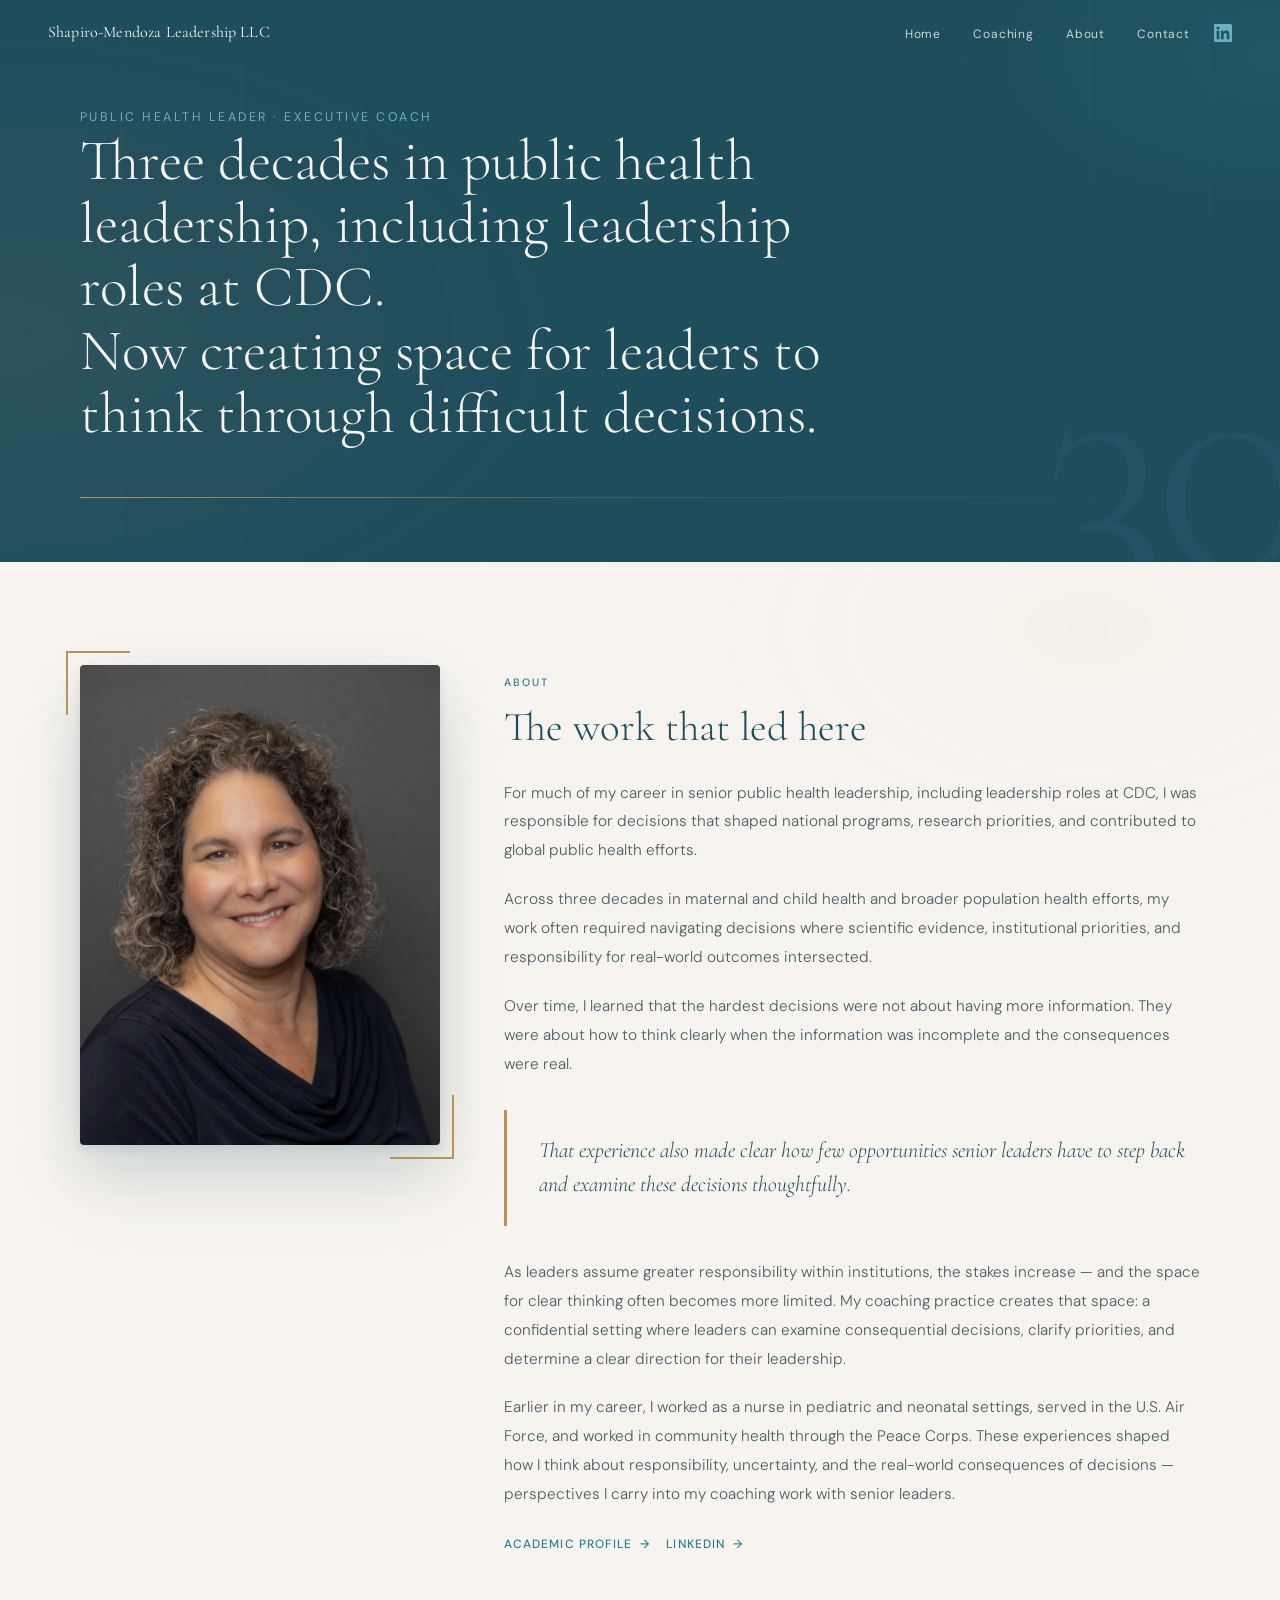
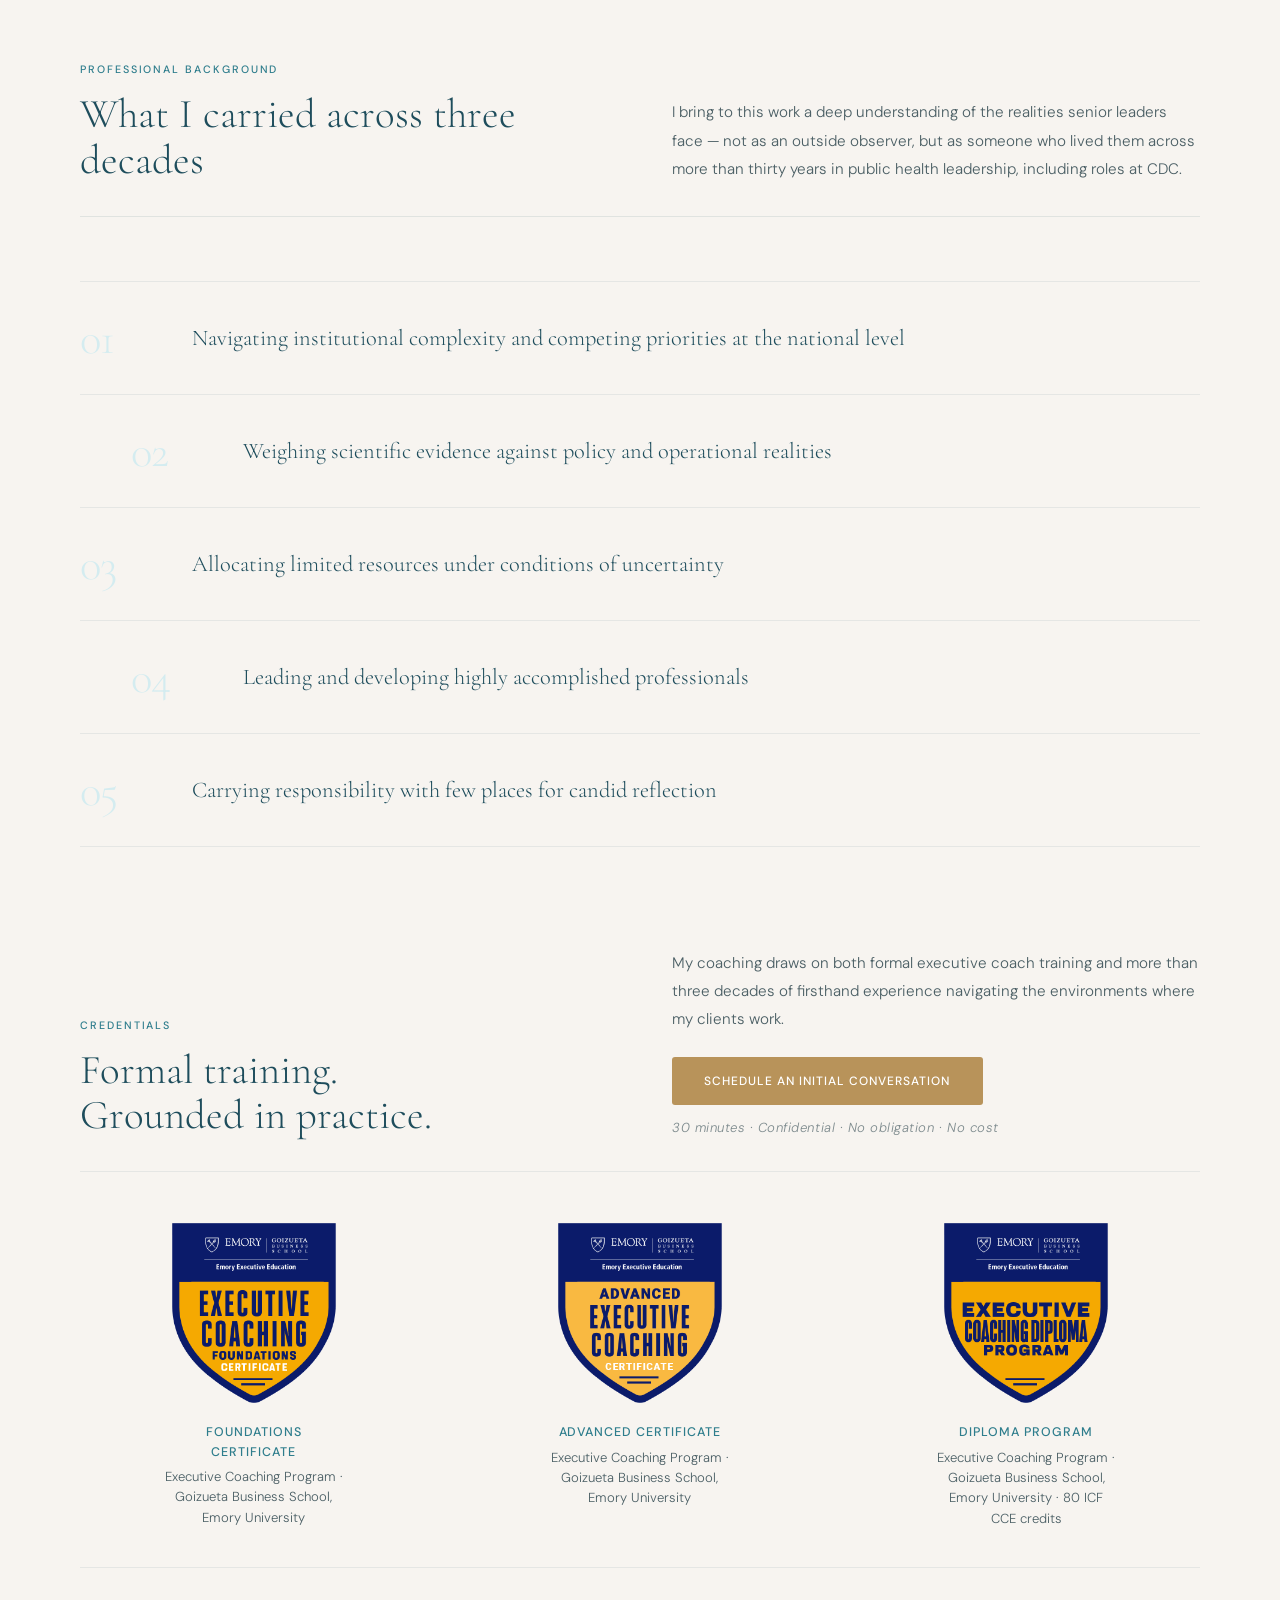
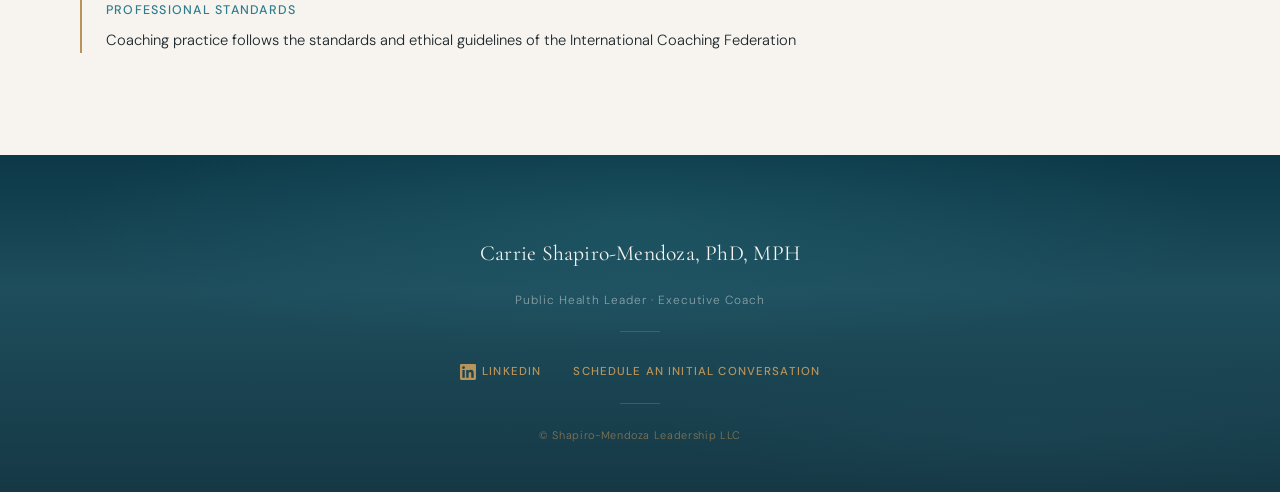
==== commit 7b462e5c: "fix navbar and hero spacing" ====
--- a/about.html
+++ b/about.html
@@ -40,14 +40,13 @@
   </a>
 </div>
 
-
 <!-- HERO — warm, personal, "30" as ambient texture -->
 <section class="about-hero" aria-label="About header">
   <div class="about-hero-inner">
     <span class="about-hero-eyebrow">Public Health Leader · Executive Coach</span>
     <h1 class="about-hero-headline">
-      Three decades shaping national public health.<br>
-      Now creating the space <em>I wished existed.</em>
+      Three decades in public health leadership, including leadership roles at CDC.<br>
+      Now creating space for leaders to think through difficult decisions.
     </h1>
     <div class="about-hero-rule" aria-hidden="true"></div>
   </div>
@@ -61,7 +60,7 @@
     <div class="about-img-wrap reveal">
       <div class="about-img-frame">
         <img
-          src="https://shapiromendoza.com/assets/images/image02.jpg?v=86feb0e5"
+          src="images/shapiromendozaprofile.jpg"
           alt="Carrie Shapiro-Mendoza, PhD, MPH"
           loading="lazy"
         >
@@ -72,15 +71,25 @@
       <span class="label reveal">About</span>
       <h2 class="reveal">The work that led here</h2>
 
-      <p class="reveal">For much of my career in senior federal public health leadership, I was responsible for decisions that shaped national programs, research priorities, and initiatives intended to improve the health of communities.</p>
+      <p class="reveal">For much of my career in senior public health leadership, including leadership roles at CDC, I was responsible for decisions that shaped national programs, research priorities, and contributed to global public health efforts.</p>
 
       <p class="reveal reveal-d1">Across three decades in maternal and child health and broader population health efforts, my work often required navigating decisions where scientific evidence, institutional priorities, and responsibility for real-world outcomes intersected.</p>
 
+      <p class="reveal reveal-d1">Over time, I learned that the hardest decisions were not about having more information. They were about how to think clearly when the information was incomplete and the consequences were real.</p>
+
       <div class="about-pullquote reveal reveal-d2">
-        <p>Over time, I came to appreciate how few opportunities senior leaders have to step back and examine these decisions thoughtfully.</p>
-      </div>
-
-      <p class="reveal reveal-d2">As leaders assume greater responsibility within institutions, the stakes increase — and the space for careful reflection often becomes more limited. My coaching practice creates that space: a confidential setting where leaders can examine consequential decisions, clarify priorities, and think carefully about the direction of their leadership.</p>
+        <p>That experience also made clear how few opportunities senior leaders have to step back and examine these decisions thoughtfully.</p>
+      </div>
+
+      <p class="reveal reveal-d2">As leaders assume greater responsibility within institutions, the stakes increase — and the space for clear thinking often becomes more limited. My coaching practice creates that space: a confidential setting where leaders can examine consequential decisions, clarify priorities, and determine a clear direction for their leadership.</p>
+
+      <p class="reveal reveal-d2">Earlier in my career, I worked as a nurse in pediatric and neonatal settings, served in the U.S. Air Force, and worked in community health through the Peace Corps. These experiences shaped how I think about responsibility, uncertainty, and the real-world consequences of decisions — perspectives I carry into my coaching work with senior leaders.</p>
+
+      <p class="reveal reveal-d2">
+        <a href="https://sph.emory.edu/profile/faculty/carrie-shapiro-mendoza" target="_blank" rel="noopener" class="link-arrow">Academic profile</a>
+        &nbsp;&nbsp;
+        <a href="http://www.linkedin.com/in/carrie-shapiro-mendoza-phd-mph-13574b23" target="_blank" rel="noopener" class="link-arrow">LinkedIn</a>
+      </p>
     </div>
 
   </div>
@@ -96,7 +105,7 @@
         <span class="label">Professional Background</span>
         <h2>What I carried across three decades</h2>
       </div>
-      <p class="reveal-right">I bring to this work a deep understanding of the realities senior leaders face — not as an outside observer, but as someone who lived them across more than thirty years in federal public health leadership.</p>
+      <p class="reveal-right">I bring to this work a deep understanding of the realities senior leaders face — not as an outside observer, but as someone who lived them across more than thirty years in public health leadership, including roles at CDC.</p>
     </div>
 
     <div class="about-statements">
@@ -133,7 +142,15 @@
     <!-- Header row -->
     <div class="about-cred-header">
       <div class="reveal-left">
-        <h2>Credentials</h2>
+        <span class="label">Credentials</span>
+        <h2>Formal training.<br>Grounded in practice.</h2>
+      </div>
+      <div class="reveal-right">
+        <p>My coaching draws on both formal executive coach training and more than three decades of firsthand experience navigating the environments where my clients work.</p>
+        <div class="about-cred-cta">
+          <a href="contact.html" class="btn-primary">Schedule an Initial Conversation</a>
+          <span class="about-cred-note">30 minutes · Confidential · No obligation · No cost</span>
+        </div>
       </div>
     </div>
 
@@ -183,8 +200,12 @@
     <span class="footer-title">Public Health Leader · Executive Coach</span>
     <div class="footer-divider" aria-hidden="true"></div>
     <div class="footer-links-wrap">
-      <a href="https://www.linkedin.com/in/carrie-shapiro-mendoza-phd-mph-13574b23/" target="_blank" rel="noopener">LinkedIn</a>
-      <a href="https://calendly.com/carrieksm/discovery-call" target="_blank" rel="noopener">Schedule a Conversation</a>
+      <a href="https://www.linkedin.com/in/carrie-shapiro-mendoza-phd-mph-13574b23/" target="_blank" rel="noopener" class="footer-linkedin" aria-label="LinkedIn">
+      <svg xmlns="http://www.w3.org/2000/svg" width="16" height="16" viewBox="0 0 24 24" fill="currentColor">
+        <path d="M20.447 20.452h-3.554v-5.569c0-1.328-.027-3.037-1.852-3.037-1.853 0-2.136 1.445-2.136 2.939v5.667H9.351V9h3.414v1.561h.046c.477-.9 1.637-1.85 3.37-1.85 3.601 0 4.267 2.37 4.267 5.455v6.286zM5.337 7.433a2.062 2.062 0 0 1-2.063-2.065 2.064 2.064 0 1 1 2.063 2.065zm1.782 13.019H3.555V9h3.564v11.452zM22.225 0H1.771C.792 0 0 .774 0 1.729v20.542C0 23.227.792 24 1.771 24h20.451C23.2 24 24 23.227 24 22.271V1.729C24 .774 23.2 0 22.222 0h.003z"/>
+      </svg>
+      LinkedIn
+      </a>      <a href="https://calendly.com/carrieksm/discovery-call" target="_blank" rel="noopener">Schedule an Initial Conversation</a>
     </div>
     <div class="footer-divider" aria-hidden="true"></div>
     <span class="footer-copy">© Shapiro-Mendoza Leadership LLC</span>
--- a/css/styles.css
+++ b/css/styles.css
@@ -18,9 +18,9 @@
    PAGE STYLES
    ───────────
    10. Home (index.html)
-   11. About (about.html)
-   12. Coaching (coaching.html)
-   13. Contact (contact.html)
+   11. About (about.html)       ← to be added
+   12. Coaching (coaching.html) ← to be added
+   13. Contact (contact.html)   ← to be added
 
    ═══════════════════════════════════════════════════════════ */
 
@@ -76,6 +76,7 @@
 a   { color: inherit; text-decoration: none; }
 ul  { list-style: none; }
 
+/* Ambient background layer — sits fixed behind all content */
 .page-bg {
   position: fixed;
   inset: 0;
@@ -273,31 +274,32 @@
   white-space: nowrap;
 }
 
+.nav-right {
+  display: flex;
+  align-items: center;
+  gap: 1.5rem;
+  margin-left: auto;
+}
+
 #nav.scrolled .nav-links a { color: var(--mid-text); }
 .nav-links a:hover           { color: var(--accent-gold) !important; }
 
+.nav-cta {
+  background: var(--accent-gold) !important;
+  color: #fff !important;
+  padding: 0.52rem 1.3rem !important;
+  border-radius: 3px;
+  font-weight: 500 !important;
+  letter-spacing: 0.07em !important;
+  transition: background 0.25s !important;
+}
+
+.nav-cta:hover { background: var(--gold-light) !important; }
+
+/* On pages with light hero — nav logo and links start dark */
 #nav.nav-dark .nav-logo         { color: var(--deep-teal); }
 #nav.nav-dark .nav-links a      { color: var(--mid-text); }
 #nav.nav-dark .nav-toggle span  { background: var(--deep-teal); }
-
-.nav-right {
-  display: flex;
-  align-items: center;
-  gap: 1.5rem;
-  margin-left: auto;
-}
-
-.nav-linkedin {
-  color: var(--soft-teal);
-  display: flex;
-  align-items: center;
-  transition: color 0.2s;
-  flex-shrink: 0;
-}
-
-.nav-linkedin:hover                { color: var(--warm-white); }
-#nav.scrolled .nav-linkedin        { color: var(--mid-teal); }
-#nav.scrolled .nav-linkedin:hover  { color: var(--deep-teal); }
 
 .nav-toggle {
   display: none;
@@ -348,8 +350,8 @@
   transition: color 0.2s;
 }
 
-.nav-drawer a:hover      { color: var(--pale-teal); }
-.nav-drawer .btn-primary { font-size: 0.8rem; margin-top: 1rem; }
+.nav-drawer a:hover          { color: var(--pale-teal); }
+.nav-drawer .btn-primary     { font-size: 0.8rem; margin-top: 1rem; }
 
 
 /* ─────────────────────────────────────────
@@ -368,6 +370,7 @@
   );
 }
 
+/* Subtle radial depth — no sand, no horizon */
 footer::before {
   content: '';
   position: absolute;
@@ -378,6 +381,7 @@
   pointer-events: none;
 }
 
+/* water-shimmer div kept in HTML but repurposed as a no-op — leaving in place so HTML doesn't need to change */
 footer .water-shimmer { display: none; }
 
 .footer-inner {
@@ -387,6 +391,7 @@
   flex-direction: column;
   align-items: center;
   gap: 1.1rem;
+  padding-bottom: 0;
 }
 
 .footer-name {
@@ -422,12 +427,6 @@
 
 .footer-links-wrap a:hover { color: var(--gold-light); }
 
-.footer-linkedin {
-  display: inline-flex;
-  align-items: center;
-  gap: 0.4rem;
-}
-
 .footer-divider {
   width: 40px;
   height: 1px;
@@ -514,6 +513,7 @@
    10. HOME — index.html
    ═══════════════════════════════════════════════════════════ */
 
+/* HERO */
 #hero {
   min-height: 100svh;
   display: grid;
@@ -575,26 +575,27 @@
   pointer-events: none;
 }
 
+.hero-eyebrow {
+  font-size: 1.2rem;
+  font-weight: 800;
+  letter-spacing: 0.18em;
+  text-transform: uppercase;
+  color: var(--accent-gold);
+  margin-bottom: 1.25rem;
+  opacity: 0.75;
+  animation: fadeDown 0.8s 0.35s forwards;
+  opacity: 0;
+}
+
 .hero-name {
   display: block;
   font-family: var(--font-display);
-  font-size: clamp(1.1rem, 1.5vw, 1.3rem);
+  font-size: clamp(1.2rem, 1.6vw, 1.rem);
   color: var(--accent-gold);
   letter-spacing: 0.04em;
   margin-bottom: 0.5rem;
   opacity: 0;
   animation: fadeDown 0.8s 0.2s forwards;
-}
-
-.hero-eyebrow {
-  font-size: 1rem;
-  font-weight: 600;
-  letter-spacing: 0.18em;
-  text-transform: uppercase;
-  color: var(--accent-gold);
-  margin-bottom: 1.25rem;
-  opacity: 0;
-  animation: fadeDown 0.8s 0.35s forwards;
 }
 
 .hero-headline {
@@ -629,7 +630,7 @@
   max-width: 400px;
   line-height: 1.82;
   font-weight: 300;
-  margin-bottom: 2.75rem;
+  margin-bottom: 1.5rem;
   opacity: 0;
   animation: fadeUp 0.9s 0.7s forwards;
 }
@@ -651,7 +652,7 @@
   animation: fadeIn 0.8s 1.4s forwards;
 }
 
-/* HOME MAIN */
+/* ── HOME MAIN — two columns, text only, no cards */
 #home-main {
   padding: var(--section-py) var(--section-px);
   background: transparent;
@@ -662,6 +663,7 @@
   margin: 0 auto;
 }
 
+/* Two columns side by side */
 .home-two-col {
   display: grid;
   grid-template-columns: 1fr 1fr;
@@ -670,6 +672,7 @@
   margin-bottom: clamp(4rem, 6vw, 7rem);
 }
 
+/* Left column — idea #1 */
 .home-col-left h2 {
   font-size: clamp(1.9rem, 3vw, 2.6rem);
   margin-top: 0.5rem;
@@ -686,6 +689,7 @@
 
 .home-col-left p:last-of-type { margin-bottom: 0; }
 
+/* The three "It requires..." lines — styled within left column */
 .home-requires {
   display: flex;
   flex-direction: column;
@@ -709,6 +713,7 @@
   margin-bottom: 0 !important;
 }
 
+/* Right column — idea #2 */
 .home-col-right {
   padding-top: clamp(1rem, 2vw, 3rem);
 }
@@ -722,6 +727,7 @@
 
 .home-col-right p:last-of-type { margin-bottom: 0; }
 
+/* Inline quote in right column */
 .home-col-right .home-inline-quote {
   border-left: 3px solid var(--accent-gold);
   padding: 1.25rem 0 1.25rem 1.75rem;
@@ -738,13 +744,72 @@
   margin-bottom: 0 !important;
 }
 
+/* RESPONSIVE — HOME */
 @media (max-width: 860px) {
-  .home-two-col   { grid-template-columns: 1fr; gap: 3rem; }
+  .home-two-col { grid-template-columns: 1fr; gap: 3rem; }
   .home-col-right { padding-top: 0; }
 }
 
 @media (max-width: 600px) {
   .home-requires-item p { font-size: 1.15rem !important; }
+}
+
+/* HOME ABOUT — after conclusion */
+#home-about {
+  padding: 0 var(--section-px) var(--section-py);
+  background: transparent;
+}
+
+.home-about-inner {
+  max-width: var(--max-w);
+  margin: 0 auto;
+}
+
+.about-card {
+  display: grid;
+  grid-template-columns: 8px 1fr;
+  border-radius: 16px;
+  overflow: hidden;
+  background: #fff;
+  box-shadow:
+    0 2px 4px rgba(30,77,92,0.04),
+    0 8px 24px rgba(30,77,92,0.07),
+    0 20px 40px rgba(30,77,92,0.05);
+}
+
+/* Color mark — three stacked teal/gold bands */
+.about-card-mark {
+  background: linear-gradient(
+    to bottom,
+    var(--deep-teal) 0%,
+    var(--deep-teal) 40%,
+    var(--accent-gold) 40%,
+    var(--accent-gold) 60%,
+    var(--mid-teal) 60%,
+    var(--mid-teal) 100%
+  );
+  flex-shrink: 0;
+}
+
+.about-card-text {
+  padding: clamp(1.75rem, 3vw, 2.5rem);
+  display: flex;
+  flex-direction: column;
+  justify-content: center;
+  gap: 0.6rem;
+}
+
+.about-card-text h3 {
+  font-size: 1.35rem;
+  color: var(--deep-teal);
+  line-height: 1.3;
+}
+
+.about-card-text p {
+  font-size: 0.88rem;
+  color: var(--mid-text);
+  line-height: 1.8;
+  margin-bottom: 0.5rem;
 }
 
 /* CONCLUSION */
@@ -819,9 +884,11 @@
 
 .conclusion-actions {
   display: flex;
+  flex-direction: row;
   gap: 1rem;
   flex-wrap: wrap;
   justify-content: center;
+  align-items: center;
   margin-bottom: 1.5rem;
 }
 
@@ -834,68 +901,16 @@
   letter-spacing: 0.04em;
 }
 
-/* HOME ABOUT */
-#home-about {
-  padding: 0 var(--section-px) var(--section-py);
-  background: transparent;
-}
-
-.home-about-inner {
-  max-width: var(--max-w);
-  margin: 0 auto;
-}
-
-.about-card {
-  display: grid;
-  grid-template-columns: 8px 1fr;
-  border-radius: 16px;
-  overflow: hidden;
-  background: #fff;
-  box-shadow:
-    0 2px 4px rgba(30,77,92,0.04),
-    0 8px 24px rgba(30,77,92,0.07),
-    0 20px 40px rgba(30,77,92,0.05);
-}
-
-.about-card-mark {
-  background: linear-gradient(
-    to bottom,
-    var(--deep-teal) 0%,
-    var(--deep-teal) 40%,
-    var(--accent-gold) 40%,
-    var(--accent-gold) 60%,
-    var(--mid-teal) 60%,
-    var(--mid-teal) 100%
-  );
-  flex-shrink: 0;
-}
-
-.about-card-text {
-  padding: clamp(1.75rem, 3vw, 2.5rem);
-  display: flex;
-  flex-direction: column;
-  justify-content: center;
-  gap: 0.6rem;
-}
-
-.about-card-text h3 {
-  font-size: 1.35rem;
-  color: var(--deep-teal);
-  line-height: 1.3;
-}
-
-.about-card-text p {
-  font-size: 0.88rem;
-  color: var(--mid-text);
-  line-height: 1.8;
-  margin-bottom: 0.5rem;
-}
-
+/* RESPONSIVE — HOME */
 @media (max-width: 860px) {
-  #hero              { grid-template-columns: 1fr; }
-  .hero-image-col    { display: none; }
-  .hero-text-col     { min-height: 100svh; padding: 6rem 1.75rem 4rem; }
-  .about-card        { grid-template-columns: 1fr; }
+  #hero { grid-template-columns: 1fr; }
+  .hero-image-col { display: none; }
+  .hero-text-col  { min-height: 100svh; padding: 6rem 1.75rem 4rem; }
+  .intro-grid     { grid-template-columns: 1fr; gap: 2rem; }
+  .coaching-panel { grid-template-columns: 1fr; }
+  .coaching-visual { min-height: 200px; }
+  .about-card     { grid-template-columns: 1fr; }
+  .about-card-accent { display: none; }
   .conclusion-island { border-radius: 16px; }
 }
 
@@ -909,6 +924,10 @@
    11. ABOUT — about.html
    ═══════════════════════════════════════════════════════════ */
 
+/* ── ABOUT HERO
+   Warmer and more personal than home.
+   A large faded "30+" as ambient texture — her career in the room.
+   Subtle vertical grain lines, warm gold bleed from left. */
 .about-hero {
   min-height: 60svh;
   background: var(--deep-teal);
@@ -937,6 +956,7 @@
   pointer-events: none;
 }
 
+/* Large ambient number — "30" as background texture */
 .about-hero::after {
   content: '30';
   position: absolute;
@@ -996,6 +1016,9 @@
   animation: fadeIn 0.8s 0.9s forwards;
 }
 
+/* ── ABOUT INTRO
+   Sticky photo + scrolling narrative text.
+   Photo has gold corner detail — personal, not clinical. */
 .about-intro {
   padding: var(--section-py) var(--section-px);
   background: transparent;
@@ -1035,20 +1058,26 @@
     0 48px 80px rgba(30,77,92,0.08);
 }
 
+/* Gold L-bracket — bottom right corner */
 .about-img-frame::after {
   content: '';
   position: absolute;
-  bottom: -14px; right: -14px;
-  width: 64px; height: 64px;
+  bottom: -14px;
+  right: -14px;
+  width: 64px;
+  height: 64px;
   border-right: 2px solid var(--accent-gold);
   border-bottom: 2px solid var(--accent-gold);
 }
 
+/* Gold L-bracket — top left corner */
 .about-img-frame::before {
   content: '';
   position: absolute;
-  top: -14px; left: -14px;
-  width: 64px; height: 64px;
+  top: -14px;
+  left: -14px;
+  width: 64px;
+  height: 64px;
   border-left: 2px solid var(--accent-gold);
   border-top: 2px solid var(--accent-gold);
   z-index: 1;
@@ -1086,6 +1115,10 @@
   margin-bottom: 0 !important;
 }
 
+/* ── PROFESSIONAL BACKGROUND
+   Numbered chapter statements — large staggered layout.
+   No cards. Each reality reads like a page in a book.
+   Left: context paragraph. Right: five numbered statements. */
 .about-background {
   padding: 0 var(--section-px) var(--section-py);
   background: transparent;
@@ -1114,6 +1147,7 @@
   line-height: 1.88;
 }
 
+/* Numbered statements — staggered, editorial */
 .about-statements {
   display: flex;
   flex-direction: column;
@@ -1131,6 +1165,7 @@
 
 .about-statement:first-child { border-top: 1px solid rgba(30,77,92,0.08); }
 
+/* Alternate: every other statement indented slightly */
 .about-statement:nth-child(even) {
   padding-left: clamp(2rem, 4vw, 5rem);
 }
@@ -1157,6 +1192,10 @@
   padding-top: 0.5rem;
 }
 
+/* ── CREDENTIALS
+   CV-style — minimal, restrained.
+   No island, no cards. Just clean lines and typography.
+   The gravitas comes from what's said, not how it's packaged. */
 .about-credentials {
   padding: 0 var(--section-px) var(--section-py);
   background: transparent;
@@ -1167,6 +1206,7 @@
   margin: 0 auto;
 }
 
+/* Header row — label + heading + CTA */
 .about-cred-header {
   display: grid;
   grid-template-columns: 1fr 1fr;
@@ -1201,6 +1241,7 @@
   opacity: 0.7;
 }
 
+/* Three badges in a row */
 .cred-badges {
   display: grid;
   grid-template-columns: repeat(3, 1fr);
@@ -1242,6 +1283,7 @@
   margin-bottom: 0.3rem;
 }
 
+/* ICF text credential — below badges */
 .cred-icf {
   margin-top: clamp(2rem, 3vw, 3rem);
   padding-top: 2rem;
@@ -1275,27 +1317,32 @@
   margin-bottom: 0.4rem;
 }
 
+/* RESPONSIVE — ABOUT */
 @media (max-width: 860px) {
-  .about-intro-layout  { grid-template-columns: 1fr; }
-  .about-img-wrap      { position: static; max-width: 320px; }
-  .about-bg-header     { grid-template-columns: 1fr; gap: 1.5rem; }
-  .about-cred-header   { grid-template-columns: 1fr; gap: 1.5rem; }
+  .about-intro-layout    { grid-template-columns: 1fr; }
+  .about-img-wrap        { position: static; max-width: 320px; }
+  .about-bg-header       { grid-template-columns: 1fr; gap: 1.5rem; }
+  .about-cred-header     { grid-template-columns: 1fr; gap: 1.5rem; }
   .about-statement:nth-child(even) { padding-left: 0; }
-  .cred-badges         { grid-template-columns: repeat(3, 1fr); }
+  .cred-badges           { grid-template-columns: repeat(3, 1fr); }
 }
 
 @media (max-width: 600px) {
-  .about-hero      { min-height: 50svh; }
-  .about-img-wrap  { max-width: 100%; }
+  .about-hero     { min-height: 50svh; }
+  .about-img-wrap { max-width: 100%; }
   .about-statement { grid-template-columns: 60px 1fr; gap: 1rem; }
-  .cred-badges     { grid-template-columns: 1fr; max-width: 200px; margin: 0 auto; }
-}
+  .cred-badges    { grid-template-columns: 1fr; max-width: 200px; margin: 0 auto; }
+}
+
 
 
 /* ═══════════════════════════════════════════════════════════
    12. COACHING — coaching.html
    ═══════════════════════════════════════════════════════════ */
 
+/* ── COACHING HERO
+   Architectural, precise. Subtle grid pattern — feels like
+   a space where decisions get examined carefully. */
 .coaching-hero {
   min-height: 60svh;
   background: var(--deep-teal);
@@ -1307,22 +1354,38 @@
   overflow: hidden;
 }
 
+/* Precise grid texture */
 .coaching-hero::before {
   content: '';
   position: absolute;
   inset: 0;
   background:
-    repeating-linear-gradient(0deg, transparent, transparent 80px, rgba(107,175,192,0.04) 80px, rgba(107,175,192,0.04) 81px),
-    repeating-linear-gradient(90deg, transparent, transparent 80px, rgba(107,175,192,0.04) 80px, rgba(107,175,192,0.04) 81px),
+    repeating-linear-gradient(
+      0deg,
+      transparent,
+      transparent 80px,
+      rgba(107,175,192,0.04) 80px,
+      rgba(107,175,192,0.04) 81px
+    ),
+    repeating-linear-gradient(
+      90deg,
+      transparent,
+      transparent 80px,
+      rgba(107,175,192,0.04) 80px,
+      rgba(107,175,192,0.04) 81px
+    ),
     radial-gradient(ellipse 70% 80% at 100% 100%, rgba(46,125,140,0.18) 0%, transparent 55%);
   pointer-events: none;
 }
 
+/* Gold accent diagonal */
 .coaching-hero::after {
   content: '';
   position: absolute;
-  top: -20%; right: 8%;
-  width: 1px; height: 140%;
+  top: -20%;
+  right: 8%;
+  width: 1px;
+  height: 140%;
   background: linear-gradient(to bottom, transparent, rgba(184,147,90,0.2), transparent);
   transform: rotate(-12deg);
   pointer-events: none;
@@ -1382,31 +1445,10 @@
   animation: fadeIn 0.8s 0.9s forwards;
 }
 
-.coaching-how {
-  padding: var(--section-py) var(--section-px) 0;
-  background: transparent;
-}
-
-.coaching-how-inner {
-  max-width: 720px;
-  margin: 0 auto;
-}
-
-.coaching-how h2 {
-  margin-top: 0.6rem;
-  margin-bottom: 1.5rem;
-}
-
-.coaching-how p {
-  font-family: var(--font-display);
-  font-size: clamp(1rem, 1.5vw, 1.15rem);
-  font-style: italic;
-  font-weight: 300;
-  color: var(--deep-text);
-  line-height: 1.85;
-  margin-bottom: 1rem;
-}
-
+/* ── CHALLENGES
+   Manifesto style — full width, no columns, no boxes.
+   Each challenge is a single statement on its own line.
+   Separated by thin rules. The text IS the design. */
 .coaching-challenges {
   padding: var(--section-py) var(--section-px);
   background: transparent;
@@ -1422,7 +1464,7 @@
   grid-template-columns: 1fr 1fr;
   gap: clamp(3rem, 5vw, 6rem);
   align-items: end;
-  margin-bottom: clamp(2rem, 3vw, 3rem);
+  
 }
 
 .challenges-header h2 { margin-top: 0.6rem; }
@@ -1433,6 +1475,7 @@
   line-height: 1.88;
 }
 
+/* Full-width manifesto lines */
 .challenges-manifesto {
   display: flex;
   flex-direction: column;
@@ -1470,6 +1513,9 @@
   line-height: 1.35;
 }
 
+/* ── ENGAGEMENTS
+   Three cards — kept as is, visitors need to compare.
+   Cards have a clean elevated look on the warm white bg. */
 .coaching-engagements {
   padding: 0 var(--section-px) var(--section-py);
   background: transparent;
@@ -1480,9 +1526,18 @@
   margin: 0 auto;
 }
 
-.engagements-heading { margin-bottom: clamp(2.5rem, 4vw, 4rem); }
+.engagements-heading {
+  margin-bottom: clamp(2.5rem, 4vw, 4rem);
+}
+
 .engagements-heading h2 { margin-top: 0.6rem; margin-bottom: 1rem; }
-.engagements-heading p { max-width: 560px; font-size: 0.95rem; color: var(--mid-text); line-height: 1.85; }
+
+.engagements-heading p {
+  max-width: 560px;
+  font-size: 0.95rem;
+  color: var(--mid-text);
+  line-height: 1.85;
+}
 
 .eng-cards {
   display: grid;
@@ -1497,54 +1552,132 @@
   overflow: hidden;
   display: flex;
   flex-direction: column;
-  box-shadow: 0 2px 4px rgba(30,77,92,0.04), 0 8px 24px rgba(30,77,92,0.08), 0 20px 48px rgba(30,77,92,0.05);
+  box-shadow:
+    0 2px 4px rgba(30,77,92,0.04),
+    0 8px 24px rgba(30,77,92,0.08),
+    0 20px 48px rgba(30,77,92,0.05);
   transition: transform 0.3s, box-shadow 0.3s;
 }
 
 .eng-card:hover {
   transform: translateY(-6px);
-  box-shadow: 0 4px 8px rgba(30,77,92,0.06), 0 16px 40px rgba(30,77,92,0.14), 0 32px 64px rgba(30,77,92,0.08);
+  box-shadow:
+    0 4px 8px rgba(30,77,92,0.06),
+    0 16px 40px rgba(30,77,92,0.14),
+    0 32px 64px rgba(30,77,92,0.08);
 }
 
 .eng-card.featured {
-  box-shadow: 0 4px 8px rgba(30,77,92,0.08), 0 16px 48px rgba(30,77,92,0.16), 0 32px 64px rgba(30,77,92,0.1);
-}
-
-.eng-card-head { background: var(--deep-teal); padding: 2rem 2rem 1.75rem; }
+  box-shadow:
+    0 4px 8px rgba(30,77,92,0.08),
+    0 16px 48px rgba(30,77,92,0.16),
+    0 32px 64px rgba(30,77,92,0.1);
+}
+
+.eng-card-head {
+  background: var(--deep-teal);
+  padding: 2rem 2rem 1.75rem;
+}
+
 .eng-card.featured .eng-card-head { background: var(--mid-teal); }
 
 .eng-card-tag {
-  font-size: 0.72rem; font-weight: 500; letter-spacing: 0.14em;
-  text-transform: uppercase; color: var(--soft-teal); display: block; margin-bottom: 0.6rem;
+  font-size: 0.72rem;
+  font-weight: 500;
+  letter-spacing: 0.14em;
+  text-transform: uppercase;
+  color: var(--soft-teal);
+  display: block;
+  margin-bottom: 0.6rem;
 }
 
 .eng-card.featured .eng-card-tag { color: var(--pale-teal); }
 
 .eng-card-head h3 {
-  font-family: var(--font-display); font-size: 1.45rem; font-weight: 300;
-  color: var(--warm-white); line-height: 1.2; margin-bottom: 0.4rem;
-}
-
-.eng-card-duration { font-size: 0.85rem; color: rgba(212,236,240,0.55); font-style: italic; }
-
-.eng-card-body { padding: 1.75rem 2rem; flex: 1; display: flex; flex-direction: column; gap: 1.25rem; }
-.eng-card-desc { font-size: 0.87rem; color: var(--mid-text); line-height: 1.78; }
-
-.eng-card-includes { display: flex; flex-direction: column; gap: 0.6rem; flex: 1; }
+  font-family: var(--font-display);
+  font-size: 1.45rem;
+  font-weight: 300;
+  color: var(--warm-white);
+  line-height: 1.2;
+  margin-bottom: 0.4rem;
+}
+
+.eng-card-duration {
+  font-size: 0.85rem;
+  color: rgba(212,236,240,0.55);
+  font-style: italic;
+}
+
+.eng-card-body {
+  padding: 1.75rem 2rem;
+  flex: 1;
+  display: flex;
+  flex-direction: column;
+  gap: 1.25rem;
+}
+
+.eng-card-desc {
+  font-size: 0.87rem;
+  color: var(--mid-text);
+  line-height: 1.78;
+}
+
+.eng-card-includes {
+  display: flex;
+  flex-direction: column;
+  gap: 0.6rem;
+  flex: 1;
+}
 
 .eng-card-includes li {
-  display: flex; gap: 0.75rem; font-size: 0.82rem;
-  color: var(--deep-text); line-height: 1.5; align-items: flex-start;
-}
-
-.eng-check { color: var(--mid-teal); flex-shrink: 0; font-size: 0.85rem; margin-top: 0.05rem; }
+  display: flex;
+  gap: 0.75rem;
+  font-size: 0.82rem;
+  color: var(--deep-text);
+  line-height: 1.5;
+  align-items: flex-start;
+}
+
+.eng-check {
+  color: var(--mid-teal);
+  flex-shrink: 0;
+  font-size: 0.85rem;
+  margin-top: 0.05rem;
+}
 
 .eng-card-foot { padding: 0 2rem 2rem; }
-.eng-card-foot .btn-primary, .eng-card-foot .btn-outline { width: 100%; justify-content: center; }
-
-.eng-fee-note { text-align: center; font-size: 0.82rem; color: var(--mid-text); font-style: italic; }
+
+.eng-card-foot .btn-primary,
+.eng-card-foot .btn-outline { width: 100%; justify-content: center; }
+
+.eng-fee-note {
+  text-align: center;
+  font-size: 0.82rem;
+  color: var(--mid-text);
+  font-style: italic;
+}
+
+/* ── FAQ */
+.coaching-faq {
+  padding: 0 var(--section-px) var(--section-py);
+  background: transparent;
+}
+
+.coaching-faq-inner {
+  max-width: var(--max-w);
+  margin: 0 auto;
+  display: grid;
+  grid-template-columns: 300px 1fr;
+  gap: clamp(3rem, 5vw, 6rem);
+  align-items: start;
+}
+
+.faq-intro-col { position: sticky; top: 5.5rem; }
+.faq-intro-col h2 { margin-top: 0.6rem; margin-bottom: 1rem; }
+.faq-intro-col p { font-size: 0.9rem; color: var(--mid-text); line-height: 1.8; }
 
 .faq-list { display: flex; flex-direction: column; }
+
 .faq-item { border-bottom: 1px solid rgba(30,77,92,0.09); }
 .faq-item:first-child { border-top: 1px solid rgba(30,77,92,0.09); }
 
@@ -1576,11 +1709,19 @@
 .faq-a { max-height: 0; overflow: hidden; transition: max-height 0.4s ease; }
 .faq-item.open .faq-a { max-height: 600px; }
 
-.faq-a-inner { padding-bottom: 1.5rem; font-size: 1rem; color: var(--mid-text); line-height: 1.85; }
+.faq-a-inner {
+  padding-bottom: 1.5rem;
+  font-size: 1rem;
+  color: var(--mid-text);
+  line-height: 1.85;
+}
+
 .faq-a-inner ul { margin-top: 0.75rem; display: flex; flex-direction: column; gap: 0.4rem; }
 .faq-a-inner ul li { display: flex; gap: 0.6rem; align-items: flex-start; }
 .faq-a-inner ul li::before { content: '–'; color: var(--accent-gold); flex-shrink: 0; }
 
+/* ── OUTCOMES — large italic statements, stacked
+   No cards. Typography does the work. */
 .coaching-outcomes {
   padding: 0 var(--section-px) var(--section-py);
   background: transparent;
@@ -1591,10 +1732,20 @@
   margin: 0 auto;
 }
 
-.outcomes-header { margin-bottom: clamp(2rem, 3vw, 3rem); }
+.outcomes-header {
+  margin-bottom: clamp(2rem, 3vw, 3rem);
+}
+
 .outcomes-header h2 { margin-top: 0.6rem; margin-bottom: 1rem; }
-.outcomes-header p { font-size: 0.95rem; color: var(--mid-text); line-height: 1.85; max-width: 640px; }
-
+
+.outcomes-header p {
+  font-size: 0.95rem;
+  color: var(--mid-text);
+  line-height: 1.85;
+  max-width: 640px;
+}
+
+/* Italic statement list */
 .outcomes-statements {
   display: flex;
   flex-direction: column;
@@ -1610,7 +1761,12 @@
 }
 
 .outcome-statement:first-child { border-top: 1px solid rgba(30,77,92,0.06); }
-.outcome-tick { color: var(--accent-gold); font-size: 0.9rem; flex-shrink: 0; }
+
+.outcome-tick {
+  color: var(--accent-gold);
+  font-size: 0.9rem;
+  flex-shrink: 0;
+}
 
 .outcome-statement p {
   font-family: var(--font-display);
@@ -1621,31 +1777,32 @@
   line-height: 1.4;
 }
 
-.outcomes-cta {
-  display: flex;
-  flex-direction: column;
-  align-items: flex-start;
-  gap: 0.75rem;
-  margin-top: 3rem;
-  margin-bottom: 2rem;
-}
-
-.outcomes-note { font-size: 0.82rem; color: var(--mid-text); font-style: italic; letter-spacing: 0.04em; }
-
+/* ── TESTIMONIALS CAROUSEL
+   Floating text. No boxes. No arrows.
+   Auto-rotates with generous pause. Draggable. Pauses on hover/drag. */
 .testimonials-carousel-wrap {
   background: var(--deep-teal);
   border-radius: 20px;
   padding: clamp(3rem, 5vw, 5rem) clamp(2rem, 4vw, 4rem);
   position: relative;
   overflow: hidden;
-  box-shadow: 0 4px 8px rgba(30,77,92,0.1), 0 20px 60px rgba(30,77,92,0.2);
+  box-shadow:
+    0 4px 8px rgba(30,77,92,0.1),
+    0 20px 60px rgba(30,77,92,0.2);
 }
 
 .testimonials-carousel-wrap::before {
   content: '';
   position: absolute;
   inset: 0;
-  background: repeating-linear-gradient(90deg, transparent, transparent 100px, rgba(107,175,192,0.03) 100px, rgba(107,175,192,0.03) 101px);
+  background:
+    repeating-linear-gradient(
+      90deg,
+      transparent,
+      transparent 100px,
+      rgba(107,175,192,0.03) 100px,
+      rgba(107,175,192,0.03) 101px
+    );
   pointer-events: none;
 }
 
@@ -1673,8 +1830,16 @@
   pointer-events: none;
 }
 
-.carousel-slide.active  { opacity: 1; transform: translateX(0); pointer-events: auto; }
-.carousel-slide.exit    { opacity: 0; transform: translateX(-30px); }
+.carousel-slide.active {
+  opacity: 1;
+  transform: translateX(0);
+  pointer-events: auto;
+}
+
+.carousel-slide.exit {
+  opacity: 0;
+  transform: translateX(-30px);
+}
 
 .carousel-quote {
   font-family: var(--font-display);
@@ -1697,38 +1862,88 @@
   margin-bottom: 0.75rem;
 }
 
-.carousel-author-name { display: block; font-size: 0.85rem; font-weight: 500; color: var(--pale-teal); letter-spacing: 0.04em; margin-bottom: 0.2rem; }
-.carousel-author-title { font-size: 0.78rem; color: rgba(212,236,240,0.5); letter-spacing: 0.04em; }
-
-.carousel-dots { display: flex; gap: 0.5rem; margin-top: 2rem; position: relative; z-index: 1; }
+.carousel-author-name {
+  display: block;
+  font-size: 0.85rem;
+  font-weight: 500;
+  color: var(--pale-teal);
+  letter-spacing: 0.04em;
+  margin-bottom: 0.2rem;
+}
+
+.carousel-author-title {
+  font-size: 0.78rem;
+  color: rgba(212,236,240,0.5);
+  letter-spacing: 0.04em;
+}
+
+/* Progress dots */
+.carousel-dots {
+  display: flex;
+  gap: 0.5rem;
+  margin-top: 2rem;
+  position: relative;
+  z-index: 1;
+}
 
 .carousel-dot {
-  width: 6px; height: 6px; border-radius: 50%;
+  width: 6px;
+  height: 6px;
+  border-radius: 50%;
   background: rgba(212,236,240,0.25);
   transition: background 0.3s, transform 0.3s;
-  cursor: pointer; border: none; padding: 0;
-}
-
-.carousel-dot.active { background: var(--accent-gold); transform: scale(1.3); }
-
+  cursor: pointer;
+  border: none;
+  padding: 0;
+}
+
+.carousel-dot.active {
+  background: var(--accent-gold);
+  transform: scale(1.3);
+}
+
+/* ── CTA below testimonials */
+.outcomes-cta {
+  display: flex;
+  flex-direction: column;
+  align-items: flex-start;
+  gap: 0.75rem;
+  margin-top: 3rem;
+  margin-bottom: 2rem;
+}
+
+.outcomes-note {
+  font-size: 0.82rem;
+  color: var(--mid-text);
+  font-style: italic;
+  letter-spacing: 0.04em;
+}
+
+/* RESPONSIVE — COACHING */
 @media (max-width: 960px) { .eng-cards { grid-template-columns: 1fr; } }
 
 @media (max-width: 860px) {
   .challenges-header  { grid-template-columns: 1fr; gap: 1.5rem; }
+  .coaching-faq-inner { grid-template-columns: 1fr; }
+  .outcomes-header    { grid-template-columns: 1fr; }
   .faq-intro-col      { position: static; }
 }
 
 @media (max-width: 600px) {
-  .coaching-hero  { min-height: 50svh; }
+  .coaching-hero { min-height: 50svh; }
   .challenge-text { font-size: 1.1rem; }
   .outcome-statement p { font-size: 1.1rem; }
 }
-
 
 /* ═══════════════════════════════════════════════════════════
    13. CONTACT — contact.html
    ═══════════════════════════════════════════════════════════ */
 
+/* ── CONTACT HERO
+   The quietest hero of all four pages.
+   No pattern, no circles, no grid.
+   Just deep teal with a soft centered vignette.
+   The headline floats in silence. */
 .contact-hero {
   min-height: 65svh;
   background: var(--deep-teal);
@@ -1742,18 +1957,26 @@
   overflow: hidden;
 }
 
+/* Soft centered vignette — nothing else */
 .contact-hero::before {
   content: '';
   position: absolute;
   inset: 0;
-  background: radial-gradient(ellipse 70% 70% at 50% 50%, rgba(46,125,140,0.15) 0%, transparent 70%);
+  background: radial-gradient(
+    ellipse 70% 70% at 50% 50%,
+    rgba(46,125,140,0.15) 0%,
+    transparent 70%
+  );
   pointer-events: none;
 }
 
+/* Very faint gold horizontal rule through center */
 .contact-hero::after {
   content: '';
   position: absolute;
-  left: 20%; right: 20%; top: 50%;
+  left: 20%;
+  right: 20%;
+  top: 50%;
   height: 1px;
   background: linear-gradient(to right, transparent, rgba(184,147,90,0.12), transparent);
   pointer-events: none;
@@ -1767,25 +1990,42 @@
 }
 
 .contact-hero-eyebrow {
-  font-size: 0.78rem; font-weight: 400; letter-spacing: 0.2em;
-  text-transform: uppercase; color: var(--soft-teal); margin-bottom: 1.5rem;
-  opacity: 0; animation: fadeDown 0.8s 0.3s forwards;
+  font-size: 0.78rem;
+  font-weight: 400;
+  letter-spacing: 0.2em;
+  text-transform: uppercase;
+  color: var(--soft-teal);
+  margin-bottom: 1.5rem;
+  opacity: 0;
+  animation: fadeDown 0.8s 0.3s forwards;
 }
 
 .contact-hero-headline {
   font-family: var(--font-display);
   font-size: clamp(2.8rem, 5.5vw, 5rem);
-  font-weight: 300; line-height: 1.08; color: var(--warm-white);
-  opacity: 0; animation: fadeUp 0.9s 0.5s forwards;
-}
-
-.contact-hero-headline em { font-style: italic; color: var(--pale-teal); display: block; }
+  font-weight: 300;
+  line-height: 1.08;
+  color: var(--warm-white);
+  opacity: 0;
+  animation: fadeUp 0.9s 0.5s forwards;
+}
+
+.contact-hero-headline em {
+  font-style: italic;
+  color: var(--pale-teal);
+  display: block;
+}
 
 .contact-hero-rule {
-  width: 40px; height: 2px; background: var(--accent-gold);
-  margin: 2rem auto 0; opacity: 0; animation: fadeIn 0.8s 0.9s forwards;
-}
-
+  width: 40px;
+  height: 2px;
+  background: var(--accent-gold);
+  margin: 2rem auto 0;
+  opacity: 0;
+  animation: fadeIn 0.8s 0.9s forwards;
+}
+
+/* ── CONTACT BODY — two columns side by side */
 .contact-body {
   padding: var(--section-py) var(--section-px);
   background: transparent;
@@ -1800,27 +2040,43 @@
   align-items: start;
 }
 
+/* Left text card */
 .contact-text-card {
   background: #fff;
   border-radius: 20px;
   padding: clamp(2.5rem, 4vw, 3.5rem);
-  box-shadow: 0 2px 4px rgba(30,77,92,0.04), 0 12px 40px rgba(30,77,92,0.08), 0 32px 64px rgba(30,77,92,0.05);
+  box-shadow:
+    0 2px 4px rgba(30,77,92,0.04),
+    0 12px 40px rgba(30,77,92,0.08),
+    0 32px 64px rgba(30,77,92,0.05);
   height: 100%;
 }
 
 .contact-text-card .label { margin-bottom: 1.25rem; }
-.contact-text-card p { font-size: 1rem; color: var(--mid-text); line-height: 1.95; margin-bottom: 1.25rem; }
+
+.contact-text-card p {
+  font-size: 1rem;
+  color: var(--mid-text);
+  line-height: 1.95;
+  margin-bottom: 1.25rem;
+}
+
 .contact-text-card p:last-of-type { margin-bottom: 0; }
 
+/* Right CTA card */
 .contact-cta-island {
   background: #fff;
   border-radius: 20px;
   padding: clamp(2.5rem, 4vw, 3.5rem);
   text-align: left;
-  box-shadow: 0 2px 4px rgba(30,77,92,0.04), 0 12px 40px rgba(30,77,92,0.09), 0 32px 64px rgba(30,77,92,0.06);
+  box-shadow:
+    0 2px 4px rgba(30,77,92,0.04),
+    0 12px 40px rgba(30,77,92,0.09),
+    0 32px 64px rgba(30,77,92,0.06);
   position: relative;
 }
 
+/* Gold top accent */
 .contact-cta-island::before {
   content: '';
   position: absolute;
@@ -1830,34 +2086,142 @@
   border-radius: 2px;
 }
 
-.contact-cta-island h2 { margin-top: 0.6rem; margin-bottom: 1rem; font-size: clamp(1.6rem, 2.5vw, 2rem); }
-.contact-cta-island > p { font-size: 0.95rem; color: var(--mid-text); line-height: 1.85; margin-bottom: 1.75rem; }
-
-.contact-details { display: flex; flex-direction: column; gap: 0.5rem; margin-bottom: 2rem; }
-
-.contact-detail { display: flex; align-items: center; gap: 0.75rem; font-size: 0.9rem; color: var(--mid-text); }
-
-.contact-detail-dot { width: 4px; height: 4px; border-radius: 50%; background: var(--accent-gold); flex-shrink: 0; }
-
-.contact-btn-wrap { display: flex; flex-direction: column; align-items: flex-start; gap: 0.75rem; }
-.contact-btn-wrap .btn-primary { font-size: 0.82rem; padding: 1rem 2.75rem; }
-
-.contact-sub-note { font-size: 0.78rem; color: var(--mid-text); font-style: italic; opacity: 0.55; letter-spacing: 0.04em; }
-
+.contact-cta-island h2 {
+  margin-top: 0.6rem;
+  margin-bottom: 1rem;
+  font-size: clamp(1.6rem, 2.5vw, 2rem);
+}
+
+.contact-cta-island > p {
+  font-size: 0.95rem;
+  color: var(--mid-text);
+  line-height: 1.85;
+  margin-bottom: 1.75rem;
+}
+
+.contact-details {
+  display: flex;
+  flex-direction: column;
+  gap: 0.5rem;
+  margin-bottom: 2rem;
+}
+
+.contact-detail {
+  display: flex;
+  align-items: center;
+  gap: 0.75rem;
+  font-size: 0.9rem;
+  color: var(--mid-text);
+}
+
+.contact-detail-dot {
+  width: 4px;
+  height: 4px;
+  border-radius: 50%;
+  background: var(--accent-gold);
+  flex-shrink: 0;
+}
+
+.contact-btn-wrap {
+  display: flex;
+  flex-direction: column;
+  align-items: flex-start;
+  gap: 0.75rem;
+}
+
+.contact-btn-wrap .btn-primary {
+  font-size: 0.82rem;
+  padding: 1rem 2.75rem;
+}
+
+.contact-sub-note {
+  font-size: 0.78rem;
+  color: var(--mid-text);
+  font-style: italic;
+  opacity: 0.55;
+  letter-spacing: 0.04em;
+}
+
+/* ── CONCLUSION
+   One line. That's it. Calm and final. */
 .contact-conclusion {
   padding: 0 var(--section-px) var(--section-py);
   background: transparent;
 }
 
-.contact-conclusion-inner { max-width: 480px; margin: 0 auto; text-align: center; }
+.contact-conclusion-inner {
+  max-width: 480px;
+  margin: 0 auto;
+  text-align: center;
+}
 
 .contact-conclusion-line {
   font-family: var(--font-display);
   font-size: clamp(1rem, 1.5vw, 1.2rem);
-  font-style: italic; font-weight: 300;
-  color: var(--mid-text); line-height: 1.65;
-}
-
+  font-style: italic;
+  font-weight: 300;
+  color: var(--mid-text);
+  line-height: 1.65;
+}
+
+/* RESPONSIVE — CONTACT */
+@media (max-width: 760px) {
+  .contact-body-inner  { grid-template-columns: 1fr; }
+}
+
+@media (max-width: 600px) {
+  .contact-hero            { min-height: 55svh; text-align: left; align-items: flex-start; }
+  .contact-hero-rule       { margin-left: 0; }
+  .contact-conclusion-inner { text-align: left; }
+}
+
+/* Contact form */
+.contact-form {
+  display: flex;
+  flex-direction: column;
+  gap: 1.25rem;
+  margin-top: 1.25rem;
+}
+
+.form-group {
+  display: flex;
+  flex-direction: column;
+  gap: 0.4rem;
+}
+
+.form-group label {
+  font-size: 0.75rem;
+  font-weight: 500;
+  letter-spacing: 0.08em;
+  text-transform: uppercase;
+  color: var(--mid-teal);
+}
+
+.form-group input,
+.form-group textarea {
+  font-family: var(--font-body);
+  font-size: 0.92rem;
+  font-weight: 300;
+  color: var(--deep-text);
+  background: var(--warm-white);
+  border: 1px solid rgba(30,77,92,0.15);
+  border-radius: 6px;
+  padding: 0.75rem 1rem;
+  transition: border-color 0.25s, box-shadow 0.25s;
+  outline: none;
+  width: 100%;
+}
+
+.form-group input:focus,
+.form-group textarea:focus {
+  border-color: var(--mid-teal);
+  box-shadow: 0 0 0 3px rgba(46,125,140,0.1);
+}
+
+.form-group textarea { resize: vertical; min-height: 120px; }
+.contact-form .btn-primary { align-self: flex-start; margin-top: 0.5rem; }
+
+/* Contact FAQ */
 .contact-faq {
   padding: 0 var(--section-px) var(--section-py);
   background: transparent;
@@ -1872,43 +2236,50 @@
   align-items: start;
 }
 
-.faq-intro-col { position: sticky; top: 5.5rem; }
-.faq-intro-col h2 { margin-top: 0.6rem; margin-bottom: 1rem; }
-.faq-intro-col p { font-size: 0.9rem; color: var(--mid-text); line-height: 1.8; }
-
-.contact-form { display: flex; flex-direction: column; gap: 1.25rem; margin-top: 1.25rem; }
-.form-group { display: flex; flex-direction: column; gap: 0.4rem; }
-
-.form-group label { font-size: 0.75rem; font-weight: 500; letter-spacing: 0.08em; text-transform: uppercase; color: var(--mid-teal); }
-
-.form-group input, .form-group textarea {
-  font-family: var(--font-body); font-size: 0.92rem; font-weight: 300;
-  color: var(--deep-text); background: var(--warm-white);
-  border: 1px solid rgba(30,77,92,0.15); border-radius: 6px;
-  padding: 0.75rem 1rem;
-  transition: border-color 0.25s, box-shadow 0.25s;
-  outline: none; width: 100%;
-}
-
-.form-group input:focus, .form-group textarea:focus {
-  border-color: var(--mid-teal);
-  box-shadow: 0 0 0 3px rgba(46,125,140,0.1);
-}
-
-.form-group textarea { resize: vertical; min-height: 120px; }
-.contact-form .btn-primary { align-self: flex-start; margin-top: 0.5rem; }
-
 @media (max-width: 860px) {
   .contact-faq-inner { grid-template-columns: 1fr; }
-  .faq-intro-col     { position: static; }
-}
-
-@media (max-width: 760px) {
-  .contact-body-inner { grid-template-columns: 1fr; }
-}
-
-@media (max-width: 600px) {
-  .contact-hero             { min-height: 55svh; text-align: left; align-items: flex-start; }
-  .contact-hero-rule        { margin-left: 0; }
-  .contact-conclusion-inner { text-align: left; }
+}
+
+/* ── COACHING HOW THIS WORK IS DONE */
+.coaching-how {
+  padding: var(--section-py) var(--section-px) 0;
+  background: transparent;
+}
+
+.coaching-how-inner {
+  max-width: var(--max-w);
+  margin: 0 auto;
+  max-width: 720px;
+}
+
+.coaching-how h2 {
+  margin-top: 0.6rem;
+  margin-bottom: 1.5rem;
+}
+
+.coaching-how p {
+  font-size: clamp(1rem, 1.5vw, 1.15rem);
+  color: var(--deep-text);
+  line-height: 1.85;
+  margin-bottom: 1rem;
+  font-family: var(--font-display);
+  font-style: italic;
+  font-weight: 300;
+}
+
+.nav-linkedin {
+  color: var(--soft-teal);
+  display: flex;
+  align-items: center;
+  transition: color 0.2s;
+  flex-shrink: 0;
+}
+.nav-linkedin:hover { color: var(--warm-white); }
+.scrolled .nav-linkedin { color: var(--mid-teal); }
+.scrolled .nav-linkedin:hover { color: var(--deep-teal); }
+
+.footer-linkedin {
+  display: inline-flex;
+  align-items: center;
+  gap: 0.4rem;
 }
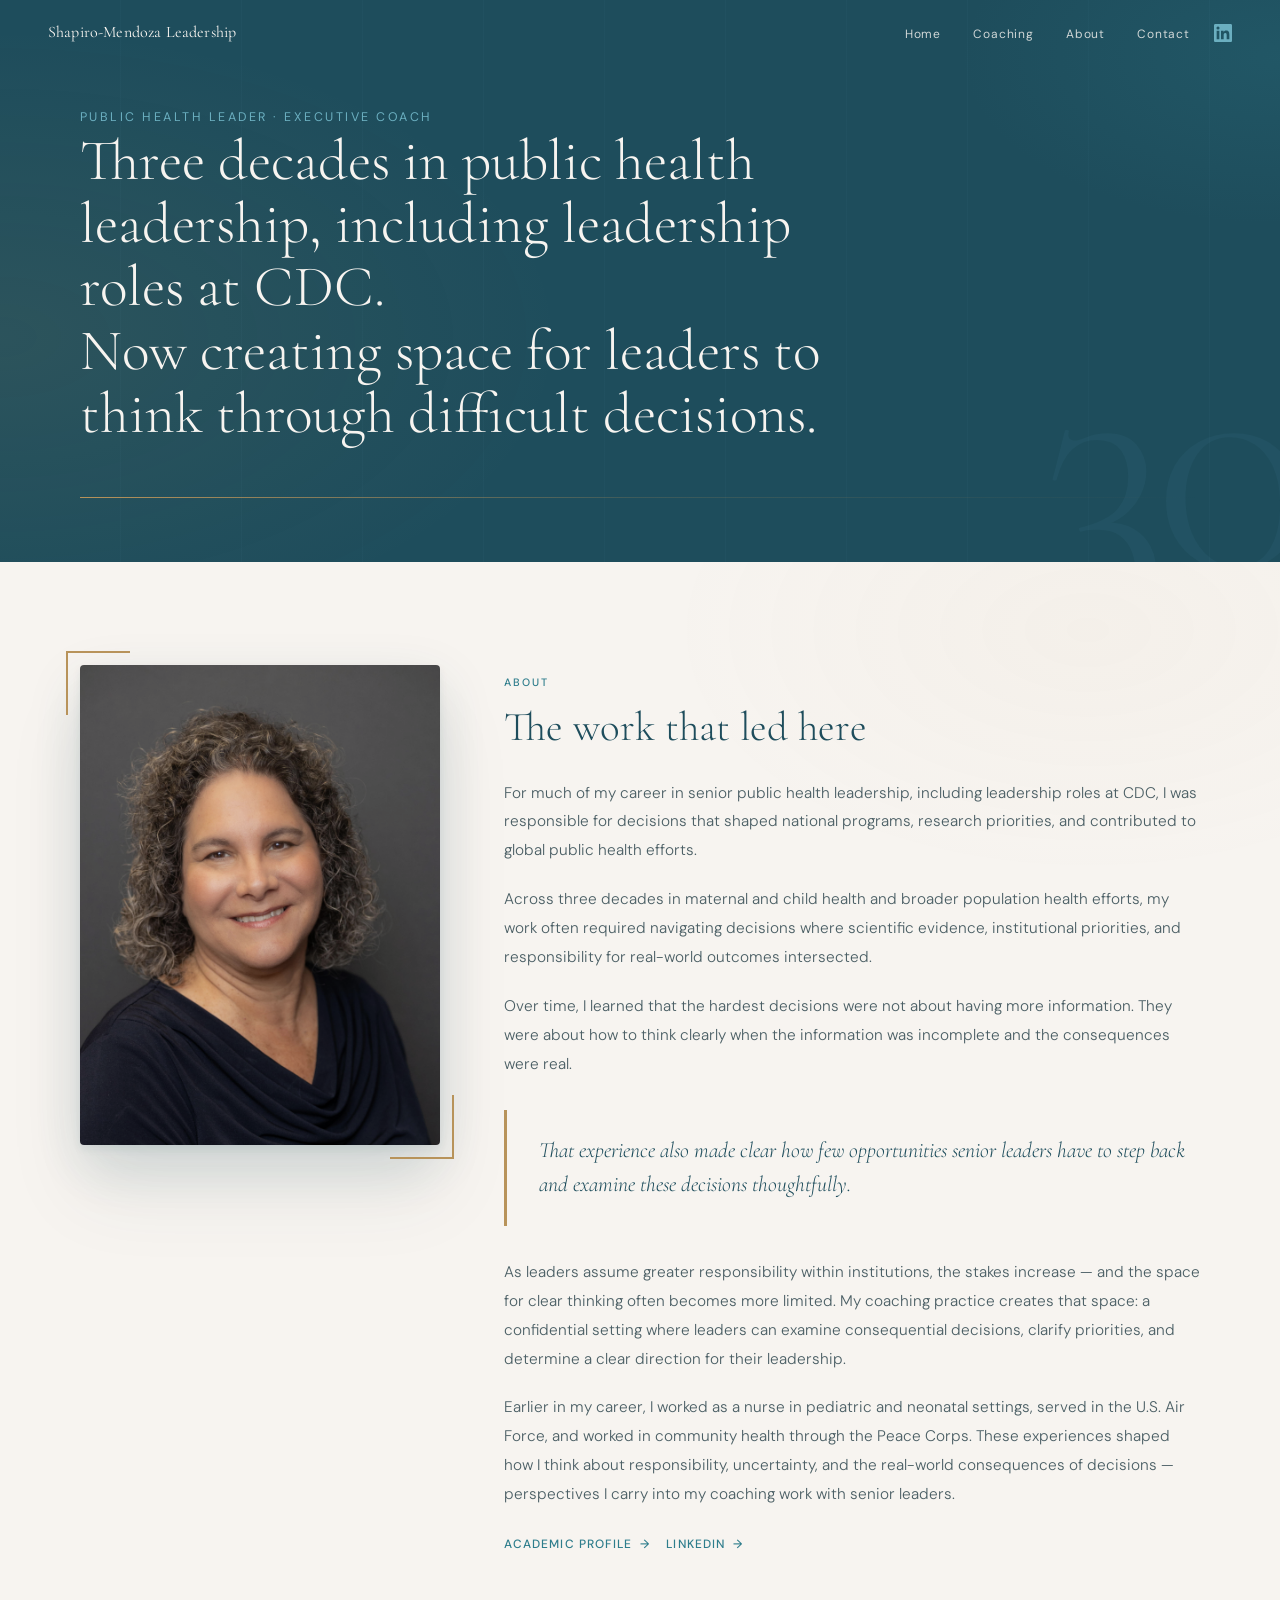
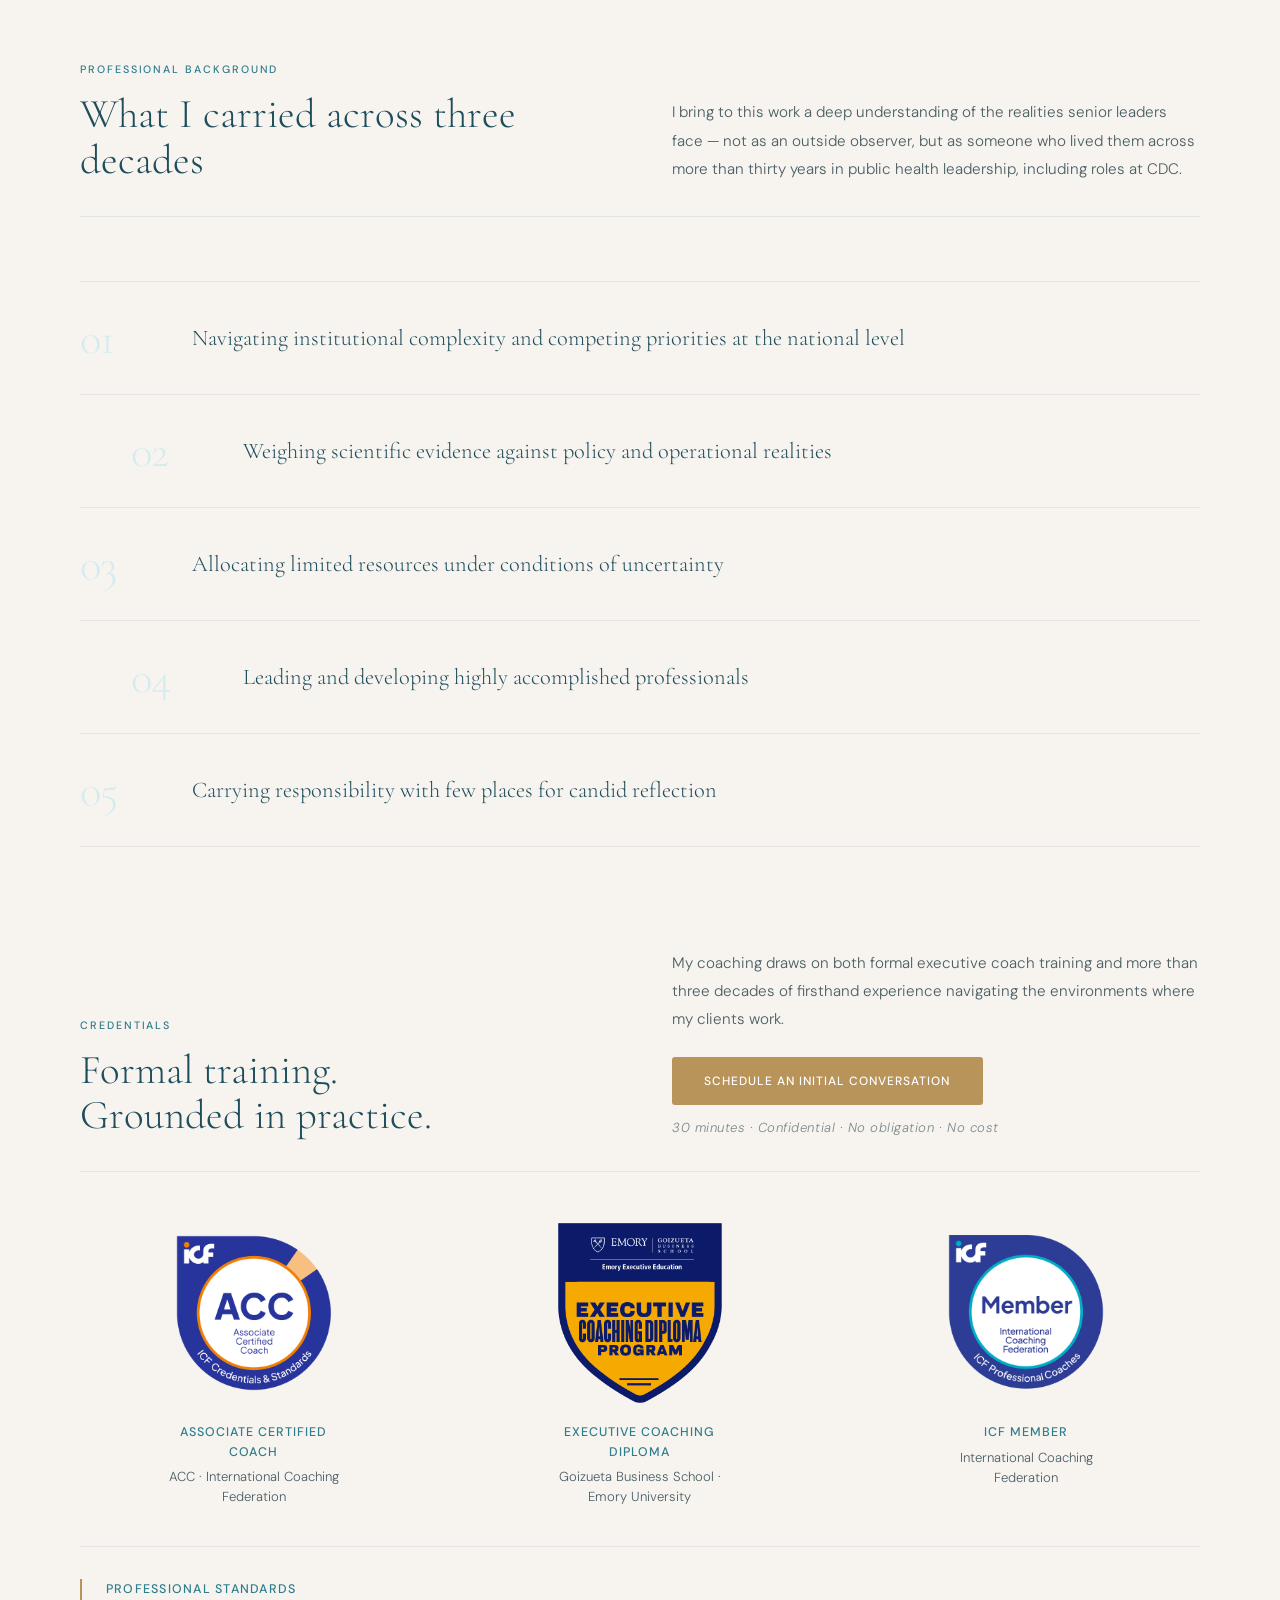
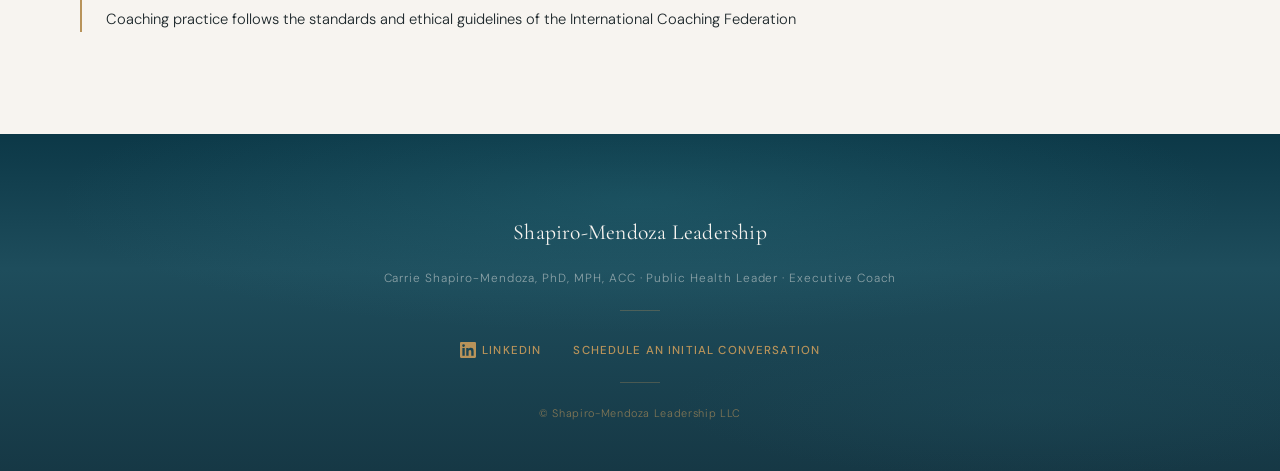
==== commit 6c1db8c0: "Update coaching credentials, scheduling links, and homepage section order" ====
--- a/about.html
+++ b/about.html
@@ -3,7 +3,7 @@
 <head>
   <meta charset="UTF-8">
   <meta name="viewport" content="width=device-width, initial-scale=1.0">
-  <title>About | Carrie Shapiro-Mendoza, PhD, MPH</title>
+  <title>About | Carrie Shapiro-Mendoza, PhD, MPH, ACC</title>
   <link href="https://fonts.googleapis.com/css2?family=Cormorant+Garamond:ital,wght@0,300;0,400;0,500;1,300;1,400;1,500&family=DM+Sans:ital,opsz,wght@0,9..40,300;0,9..40,400;0,9..40,500;1,9..40,300&display=swap" rel="stylesheet">
   <link rel="stylesheet" href="css/styles.css">
 </head>
@@ -13,13 +13,13 @@
 
 <!-- NAVBAR -->
 <nav id="nav">
-  <a href="index.html" class="nav-logo">Shapiro-Mendoza Leadership LLC</a>
+  <a href="index.html" class="nav-logo">Shapiro-Mendoza Leadership</a>
   <div class="nav-right">
     <ul class="nav-links">
-      <li><a href="index.html">Home</a></li>
-      <li><a href="coaching.html">Coaching</a></li>
-      <li><a href="about.html">About</a></li>
-      <li><a href="contact.html">Contact</a></li>
+      <li><a href="index.html">Home</a></li>           <!-- Navbar link 1 -->
+      <li><a href="coaching.html">Coaching</a></li>    <!-- Navbar link 2 -->
+      <li><a href="about.html">About</a></li>          <!-- Navbar link 3 -->
+      <li><a href="contact.html">Contact</a></li>      <!-- Navbar link 4 -->
     </ul>
     <a href="https://www.linkedin.com/in/carrie-shapiro-mendoza-phd-mph-13574b23/" target="_blank" rel="noopener" class="nav-linkedin" aria-label="LinkedIn">
       <svg xmlns="http://www.w3.org/2000/svg" width="18" height="18" viewBox="0 0 24 24" fill="currentColor"><path d="M20.447 20.452h-3.554v-5.569c0-1.328-.027-3.037-1.852-3.037-1.853 0-2.136 1.445-2.136 2.939v5.667H9.351V9h3.414v1.561h.046c.477-.9 1.637-1.85 3.37-1.85 3.601 0 4.267 2.37 4.267 5.455v6.286zM5.337 7.433a2.062 2.062 0 0 1-2.063-2.065 2.064 2.064 0 1 1 2.063 2.065zm1.782 13.019H3.555V9h3.564v11.452zM22.225 0H1.771C.792 0 0 .774 0 1.729v20.542C0 23.227.792 24 1.771 24h20.451C23.2 24 24 23.227 24 22.271V1.729C24 .774 23.2 0 22.222 0h.003z"/></svg>
@@ -40,11 +40,16 @@
   </a>
 </div>
 
+
 <!-- HERO — warm, personal, "30" as ambient texture -->
+
+<!-- ============================================================
+     ABOUT HERO SECTION
+     ============================================================ -->
 <section class="about-hero" aria-label="About header">
   <div class="about-hero-inner">
-    <span class="about-hero-eyebrow">Public Health Leader · Executive Coach</span>
-    <h1 class="about-hero-headline">
+    <span class="about-hero-eyebrow"><!-- Hero eyebrow label -->Public Health Leader · Executive Coach</span>  <!-- Hero eyebrow text -->
+    <h1 class="about-hero-headline">  <!-- About hero main headline -->
       Three decades in public health leadership, including leadership roles at CDC.<br>
       Now creating space for leaders to think through difficult decisions.
     </h1>
@@ -54,6 +59,10 @@
 
 
 <!-- INTRO — sticky photo + scrolling narrative -->
+
+<!-- ============================================================
+     ABOUT INTRO — sticky photo + narrative text
+     ============================================================ -->
 <section class="about-intro" aria-label="About Carrie">
   <div class="about-intro-layout">
 
@@ -61,7 +70,7 @@
       <div class="about-img-frame">
         <img
           src="images/shapiromendozaprofile.jpg"
-          alt="Carrie Shapiro-Mendoza, PhD, MPH"
+          alt="Carrie Shapiro-Mendoza, PhD, MPH, ACC"
           loading="lazy"
         >
       </div>
@@ -69,7 +78,7 @@
 
     <div class="about-intro-text">
       <span class="label reveal">About</span>
-      <h2 class="reveal">The work that led here</h2>
+      <h2 class="reveal">The work that led here</h2>  <!-- Intro heading -->
 
       <p class="reveal">For much of my career in senior public health leadership, including leadership roles at CDC, I was responsible for decisions that shaped national programs, research priorities, and contributed to global public health efforts.</p>
 
@@ -97,6 +106,10 @@
 
 
 <!-- PROFESSIONAL BACKGROUND — numbered chapter statements -->
+
+<!-- ============================================================
+     PROFESSIONAL BACKGROUND — numbered statements
+     ============================================================ -->
 <section class="about-background" aria-label="Professional background">
   <div class="about-background-inner">
 
@@ -136,6 +149,10 @@
 
 
 <!-- CREDENTIALS — badges + ICF -->
+
+<!-- ============================================================
+     CREDENTIALS SECTION
+     ============================================================ -->
 <section class="about-credentials" aria-label="Credentials">
   <div class="about-credentials-inner">
 
@@ -154,29 +171,20 @@
       </div>
     </div>
 
-    <!-- Three Emory badges -->
+    <!-- Credentials: ACC, Emory, ICF membership -->
     <div class="cred-badges reveal">
-      <div class="cred-badge">
-        <img src="images/executive-coaching-foundations-certificate.png" alt="Executive Coaching Foundations Certificate — Emory Goizueta Business School" loading="lazy">
-        <div class="cred-badge-label">
-          <strong>Foundations Certificate</strong>
-          Executive Coaching Program · Goizueta Business School, Emory University
-        </div>
-      </div>
-      <div class="cred-badge">
-        <img src="images/advanced-executive-coaching-certificate.png" alt="Advanced Executive Coaching Certificate — Emory Goizueta Business School" loading="lazy">
-        <div class="cred-badge-label">
-          <strong>Advanced Certificate</strong>
-          Executive Coaching Program · Goizueta Business School, Emory University
-        </div>
-      </div>
-      <div class="cred-badge">
+      <a class="cred-badge" href="https://www.credly.com/badges/06f242ac-9bee-4ffd-8641-fd8ebc3ccb25/linked_in_profile" target="_blank" rel="noopener">
+        <img src="images/associate-certified-coach-acc.png" alt="Associate Certified Coach (ACC) — International Coaching Federation" loading="lazy">
+        <div class="cred-badge-label"><strong>Associate Certified Coach</strong>ACC · International Coaching Federation</div>
+      </a>
+      <a class="cred-badge" href="https://www.credly.com/badges/b7a3c805-940a-4d51-8581-43c1996fb7c7/linked_in_profile" target="_blank" rel="noopener">
         <img src="images/executive-coaching-diploma-program.png" alt="Executive Coaching Diploma Program — Emory Goizueta Business School" loading="lazy">
-        <div class="cred-badge-label">
-          <strong>Diploma Program</strong>
-          Executive Coaching Program · Goizueta Business School, Emory University · 80 ICF CCE credits
-        </div>
-      </div>
+        <div class="cred-badge-label"><strong>Executive Coaching Diploma</strong>Goizueta Business School · Emory University</div>
+      </a>
+      <a class="cred-badge" href="https://www.credly.com/badges/02438af7-08b3-4b7f-9599-a772cddfaa0a/linked_in_profile" target="_blank" rel="noopener">
+        <img src="images/icf-member-badge.png" alt="Member — International Coaching Federation" loading="lazy">
+        <div class="cred-badge-label"><strong>ICF Member</strong>International Coaching Federation</div>
+      </a>
     </div>
 
     <!-- ICF text credential -->
@@ -192,23 +200,24 @@
 </section>
 
 
-<!-- FOOTER -->
+<!-- ============================================================
+     FOOTER
+     ============================================================ -->
 <footer aria-label="Footer">
   <div class="water-shimmer" aria-hidden="true"></div>
   <div class="footer-inner">
-    <span class="footer-name">Carrie Shapiro-Mendoza, PhD, MPH</span>
-    <span class="footer-title">Public Health Leader · Executive Coach</span>
+    <a href="index.html" class="footer-name">Shapiro-Mendoza Leadership</a>
+    <span class="footer-title">Carrie Shapiro-Mendoza, PhD, MPH, ACC · Public Health Leader · Executive Coach</span>  <!-- Footer tagline -->
     <div class="footer-divider" aria-hidden="true"></div>
     <div class="footer-links-wrap">
       <a href="https://www.linkedin.com/in/carrie-shapiro-mendoza-phd-mph-13574b23/" target="_blank" rel="noopener" class="footer-linkedin" aria-label="LinkedIn">
-      <svg xmlns="http://www.w3.org/2000/svg" width="16" height="16" viewBox="0 0 24 24" fill="currentColor">
-        <path d="M20.447 20.452h-3.554v-5.569c0-1.328-.027-3.037-1.852-3.037-1.853 0-2.136 1.445-2.136 2.939v5.667H9.351V9h3.414v1.561h.046c.477-.9 1.637-1.85 3.37-1.85 3.601 0 4.267 2.37 4.267 5.455v6.286zM5.337 7.433a2.062 2.062 0 0 1-2.063-2.065 2.064 2.064 0 1 1 2.063 2.065zm1.782 13.019H3.555V9h3.564v11.452zM22.225 0H1.771C.792 0 0 .774 0 1.729v20.542C0 23.227.792 24 1.771 24h20.451C23.2 24 24 23.227 24 22.271V1.729C24 .774 23.2 0 22.222 0h.003z"/>
-      </svg>
-      LinkedIn
-      </a>      <a href="https://calendly.com/carrieksm/discovery-call" target="_blank" rel="noopener">Schedule an Initial Conversation</a>
+        <svg xmlns="http://www.w3.org/2000/svg" width="16" height="16" viewBox="0 0 24 24" fill="currentColor"><path d="M20.447 20.452h-3.554v-5.569c0-1.328-.027-3.037-1.852-3.037-1.853 0-2.136 1.445-2.136 2.939v5.667H9.351V9h3.414v1.561h.046c.477-.9 1.637-1.85 3.37-1.85 3.601 0 4.267 2.37 4.267 5.455v6.286zM5.337 7.433a2.062 2.062 0 0 1-2.063-2.065 2.064 2.064 0 1 1 2.063 2.065zm1.782 13.019H3.555V9h3.564v11.452zM22.225 0H1.771C.792 0 0 .774 0 1.729v20.542C0 23.227.792 24 1.771 24h20.451C23.2 24 24 23.227 24 22.271V1.729C24 .774 23.2 0 22.222 0h.003z"/></svg>
+        LinkedIn
+      </a>
+      <a href="https://calendly.com/carrieksm/schedule_an_initial_conversation?month=2026-10" target="_blank" rel="noopener">Schedule an Initial Conversation</a>  <!-- Footer Calendly link -->
     </div>
     <div class="footer-divider" aria-hidden="true"></div>
-    <span class="footer-copy">© Shapiro-Mendoza Leadership LLC</span>
+    <span class="footer-copy">© Shapiro-Mendoza Leadership LLC</span>  <!-- Footer copyright -->
   </div>
 </footer>
 
--- a/css/styles.css
+++ b/css/styles.css
@@ -625,11 +625,10 @@
 }
 
 .hero-sub {
-  font-size: clamp(0.88rem, 1.1vw, 1rem);
+  font-size: clamp(0.88rem, 1.1vw, 1.1rem);
   color: rgba(212,236,240,0.78);
-  max-width: 400px;
+  max-width: 700px;
   line-height: 1.82;
-  font-weight: 300;
   margin-bottom: 1.5rem;
   opacity: 0;
   animation: fadeUp 0.9s 0.7s forwards;
@@ -1445,6 +1444,8 @@
   animation: fadeIn 0.8s 0.9s forwards;
 }
 
+
+
 /* ── CHALLENGES
    Manifesto style — full width, no columns, no boxes.
    Each challenge is a single statement on its own line.
@@ -2282,4 +2283,11 @@
   display: inline-flex;
   align-items: center;
   gap: 0.4rem;
+}
+/* Keep credential artwork aligned without distorting different image sizes. */
+.cred-badge img { height: clamp(120px, 16vw, 180px); object-fit: contain; }
+.cred-badge:focus-visible { outline: 2px solid var(--accent-gold); outline-offset: 8px; border-radius: 4px; }
+@media (max-width: 600px) {
+  .nav-logo { white-space: normal; max-width: 13rem; line-height: 1.2; }
+  .footer-title { text-align: center; line-height: 1.6; }
 }
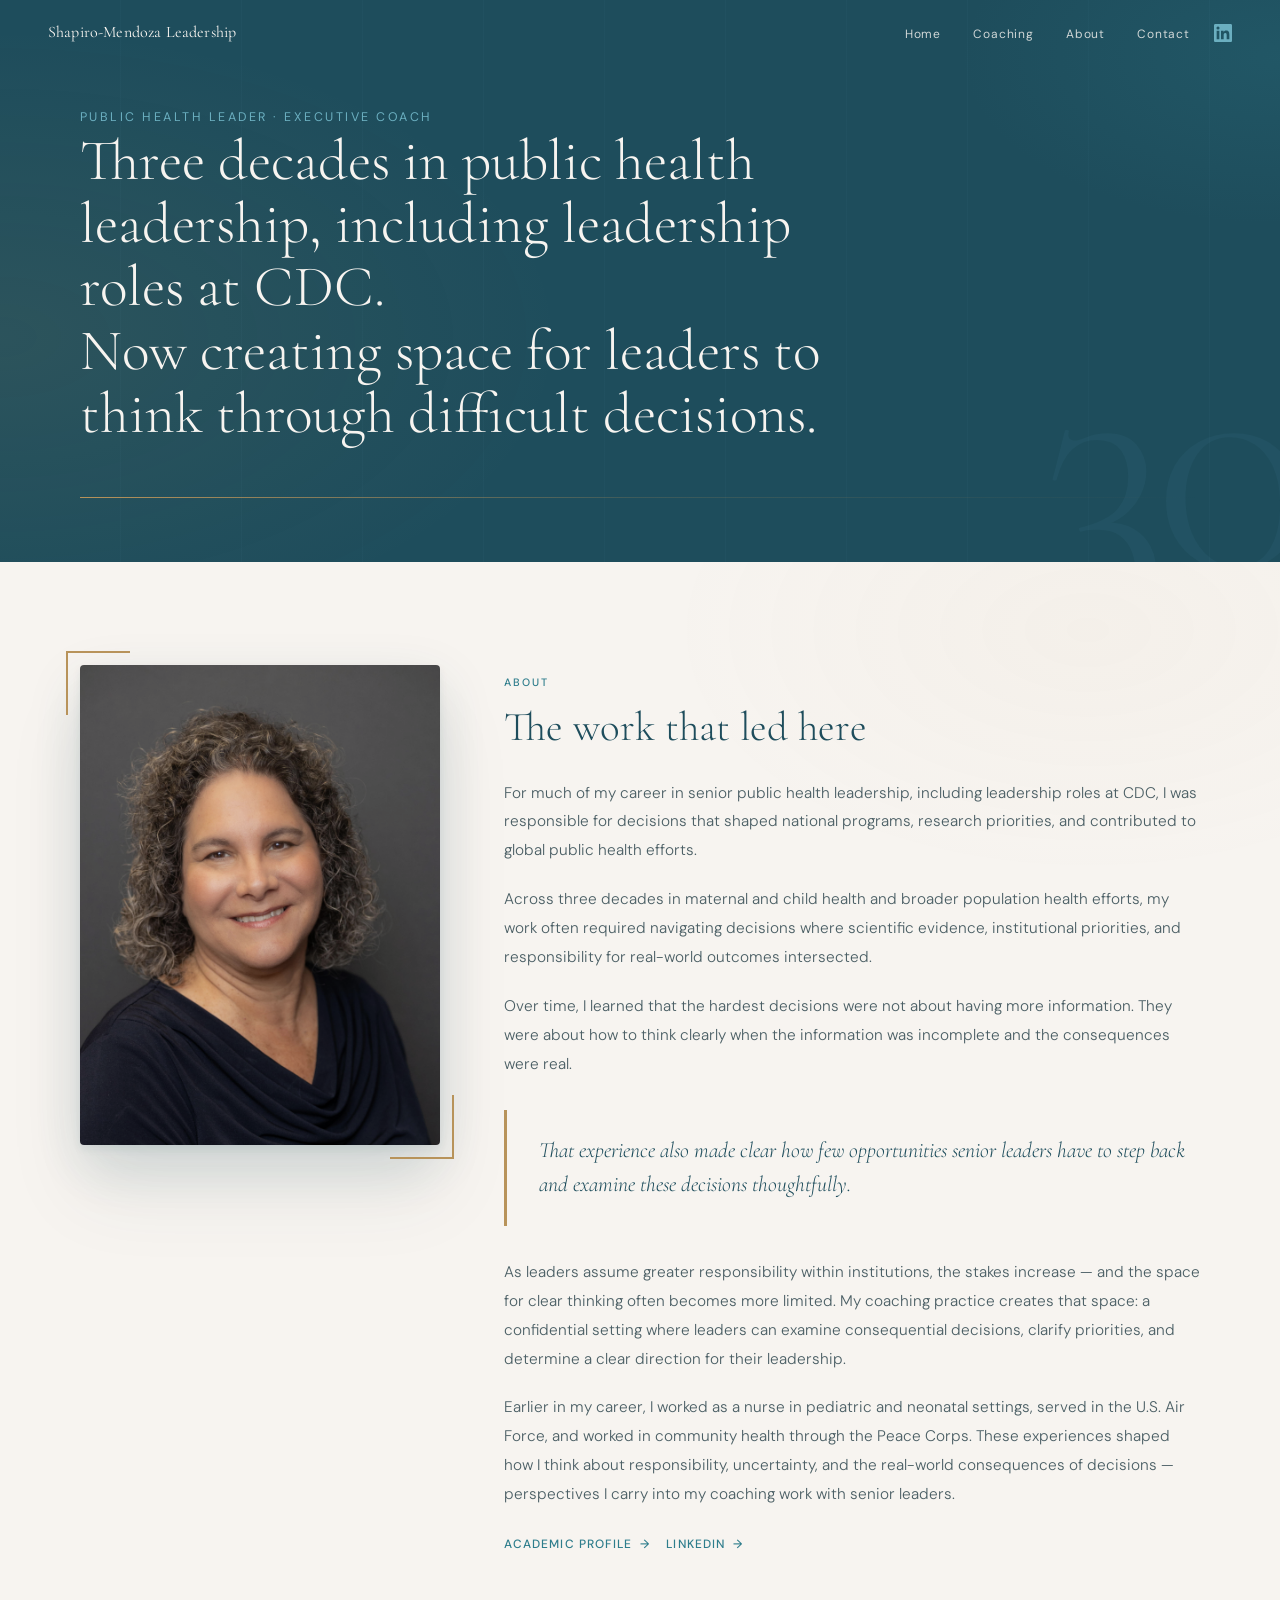
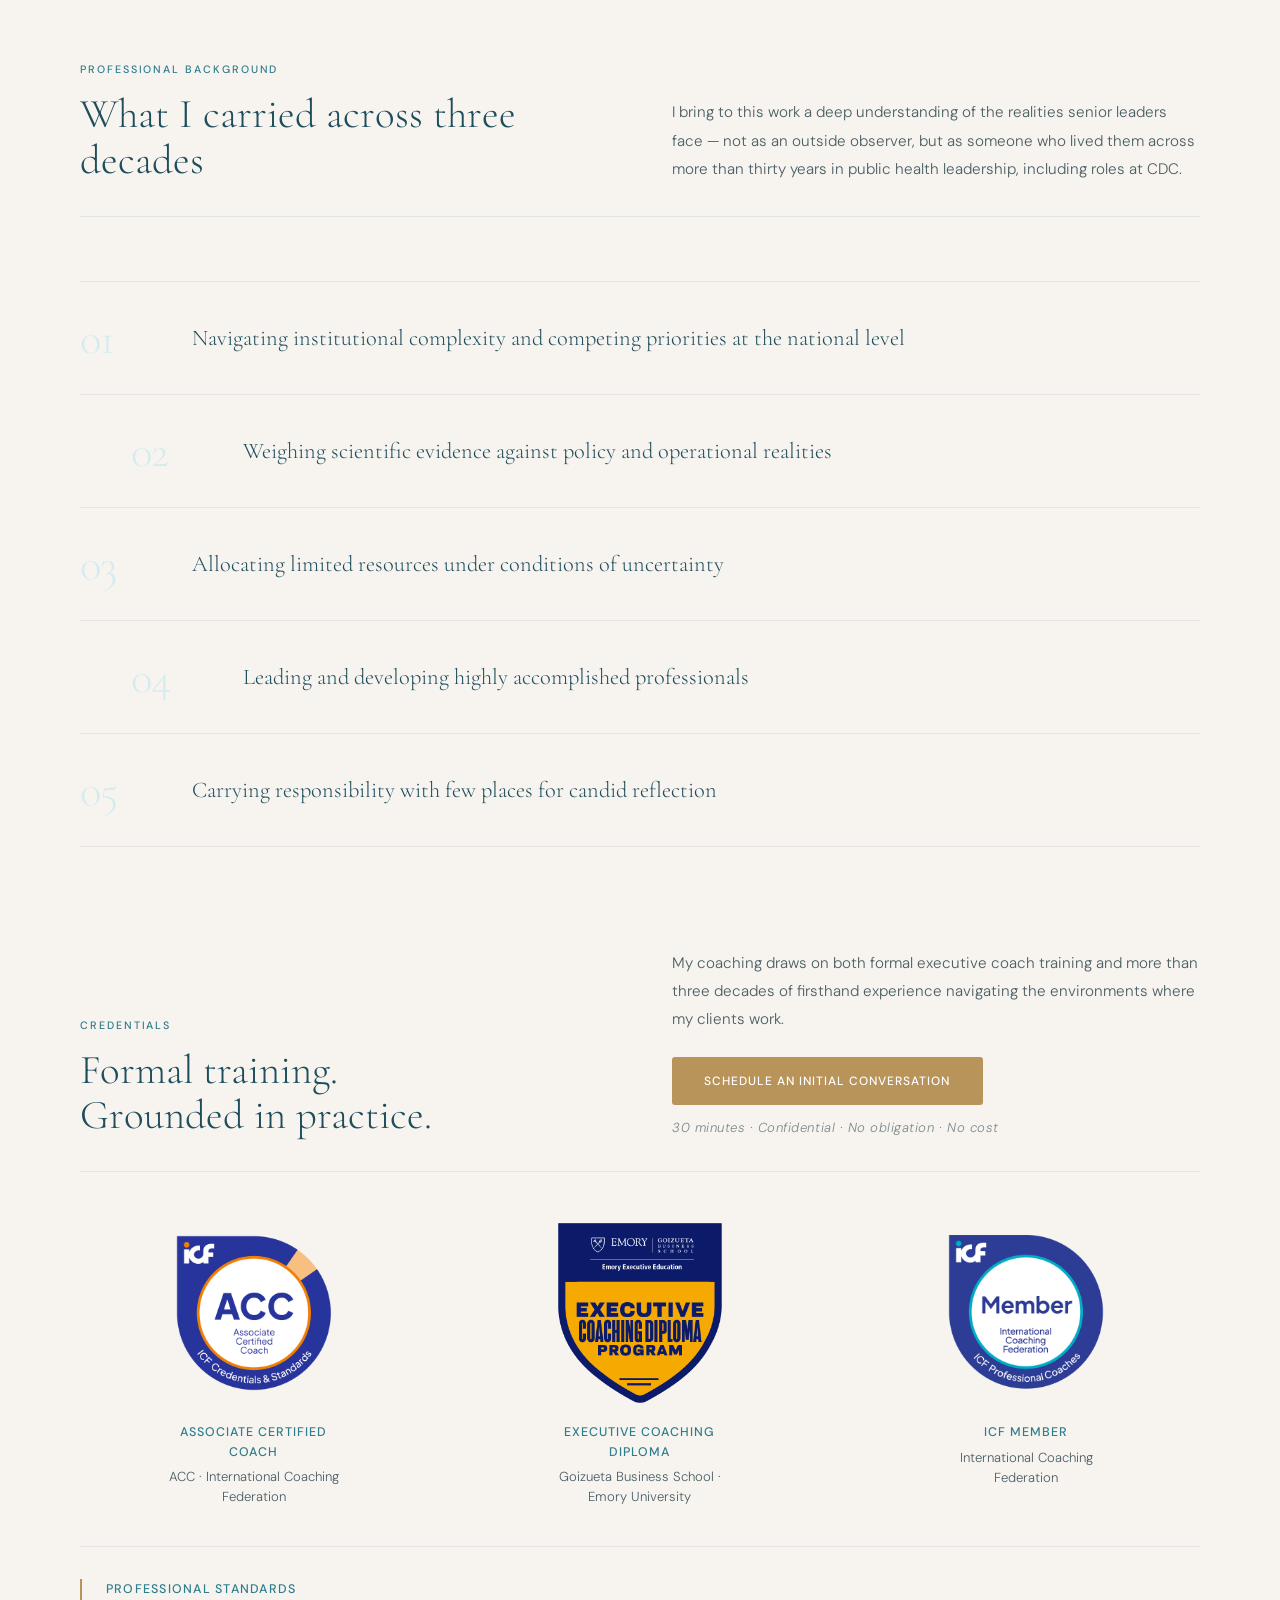
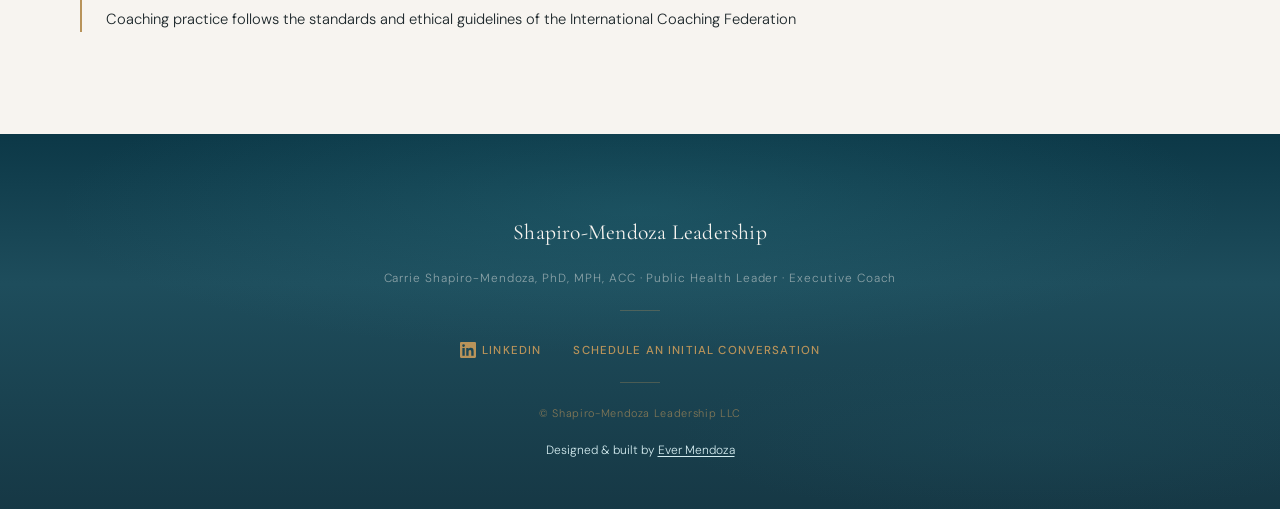
==== commit b11c8ac2: "Improve homepage name styling and add designer footer credit" ====
--- a/about.html
+++ b/about.html
@@ -218,6 +218,7 @@
     </div>
     <div class="footer-divider" aria-hidden="true"></div>
     <span class="footer-copy">© Shapiro-Mendoza Leadership LLC</span>  <!-- Footer copyright -->
+    <span class="footer-credit">Designed &amp; built by <a href="https://evermendoza.github.io/" target="_blank" rel="noopener">Ever Mendoza</a></span>
   </div>
 </footer>
 
@@ -262,4 +263,4 @@
 </script>
 
 </body>
-</html>+</html>
--- a/css/styles.css
+++ b/css/styles.css
@@ -441,6 +441,26 @@
   opacity: 0.65;
 }
 
+.footer-credit {
+  font-size: 0.75rem;
+  color: var(--pale-teal);
+  text-align: center;
+}
+
+.footer-credit a {
+  text-decoration: underline;
+  text-underline-offset: 0.2em;
+}
+
+.footer-credit a:hover {
+  color: var(--gold-light);
+}
+
+.footer-credit a:focus-visible {
+  outline: 2px solid var(--gold-light);
+  outline-offset: 4px;
+}
+
 
 /* ─────────────────────────────────────────
    8. ANIMATIONS & SCROLL REVEAL
@@ -590,7 +610,8 @@
 .hero-name {
   display: block;
   font-family: var(--font-display);
-  font-size: clamp(1.2rem, 1.6vw, 1.rem);
+  font-size: 1.2rem;
+  font-weight: 500;
   color: var(--accent-gold);
   letter-spacing: 0.04em;
   margin-bottom: 0.5rem;
@@ -2290,4 +2311,4 @@
 @media (max-width: 600px) {
   .nav-logo { white-space: normal; max-width: 13rem; line-height: 1.2; }
   .footer-title { text-align: center; line-height: 1.6; }
-}+}
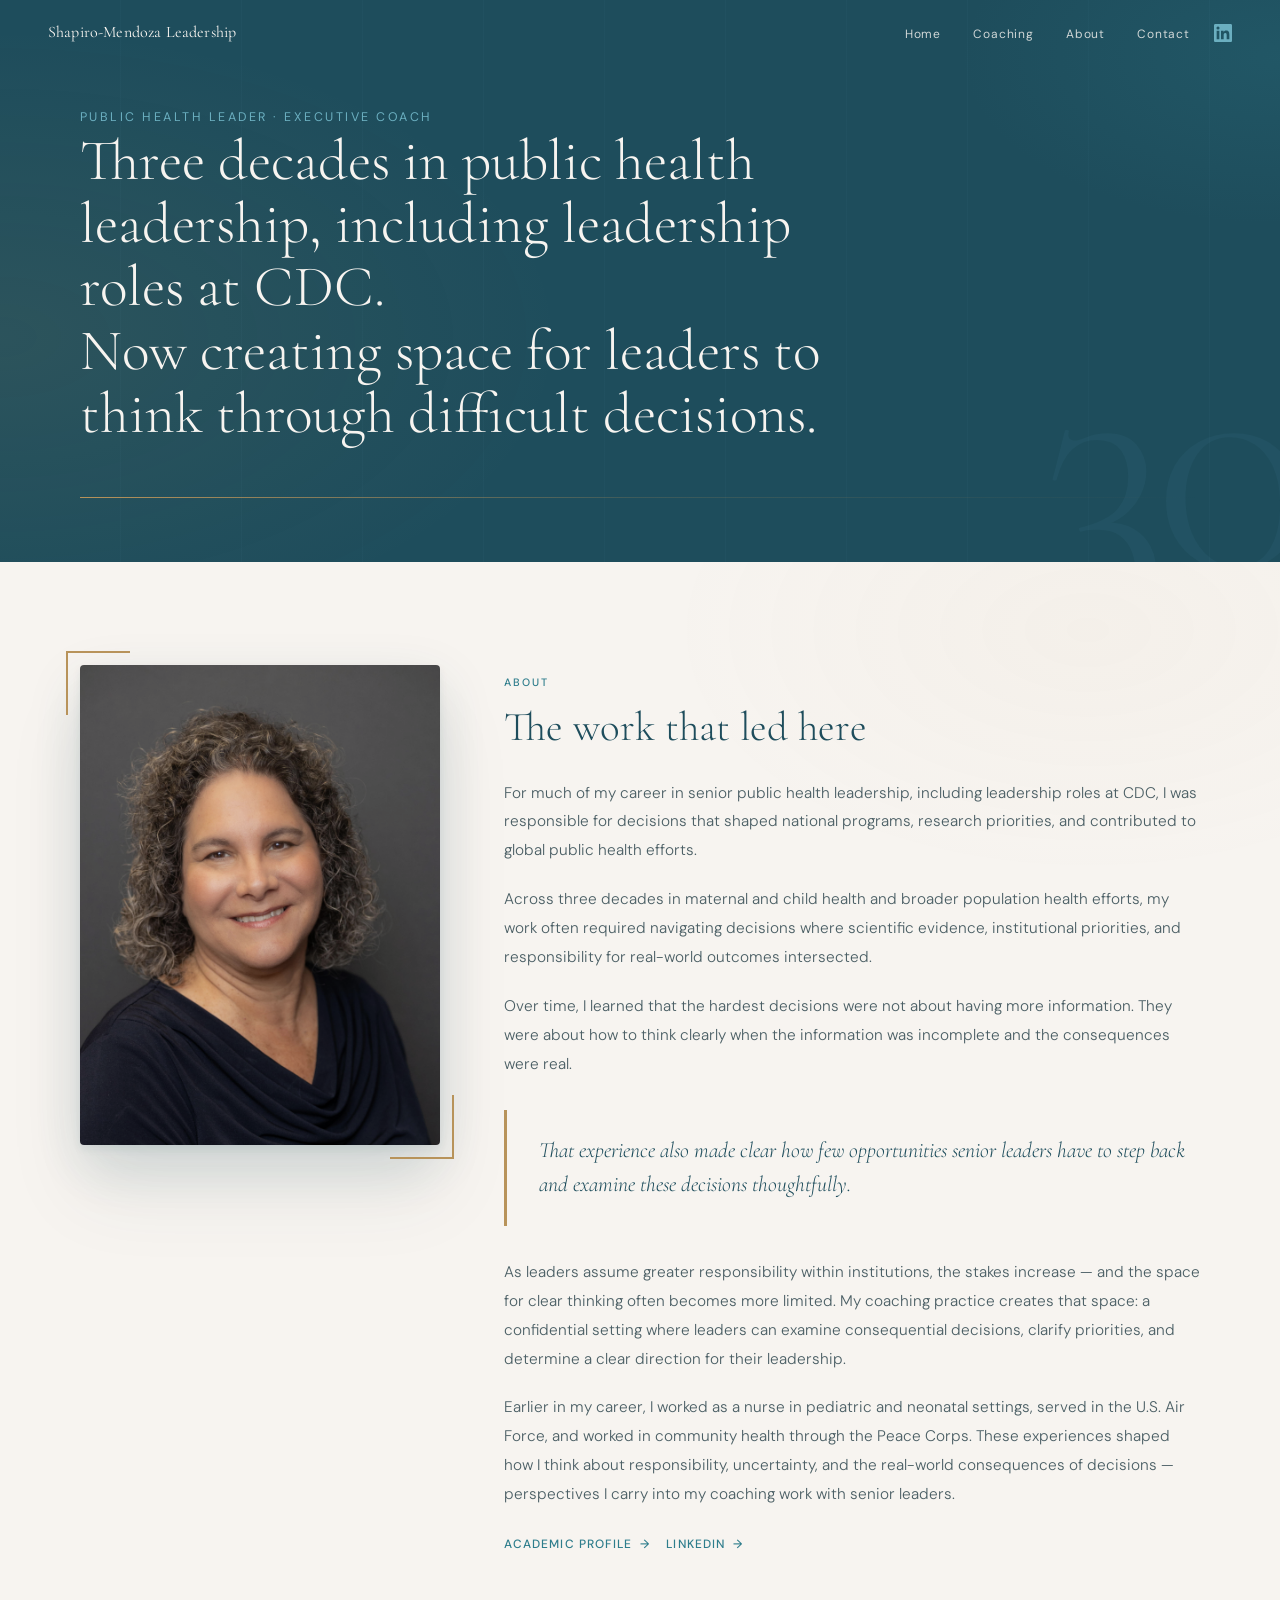
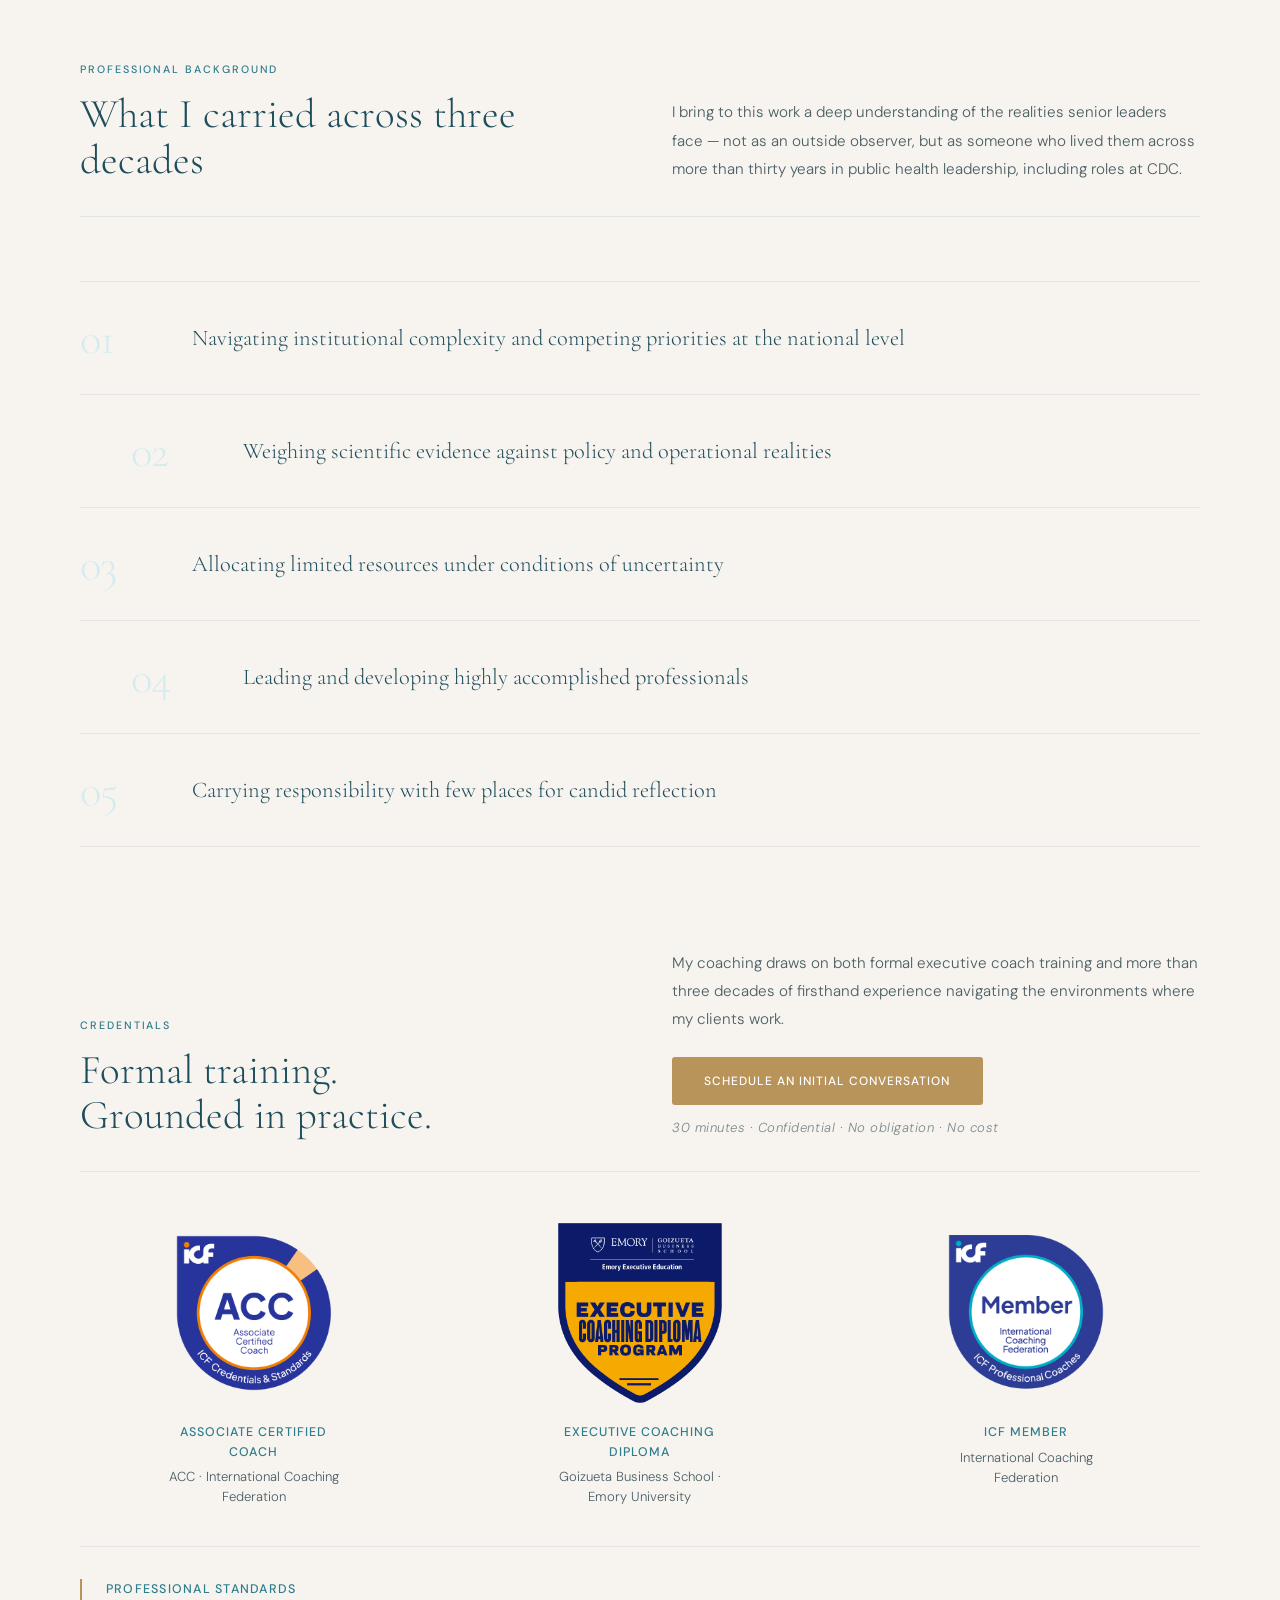
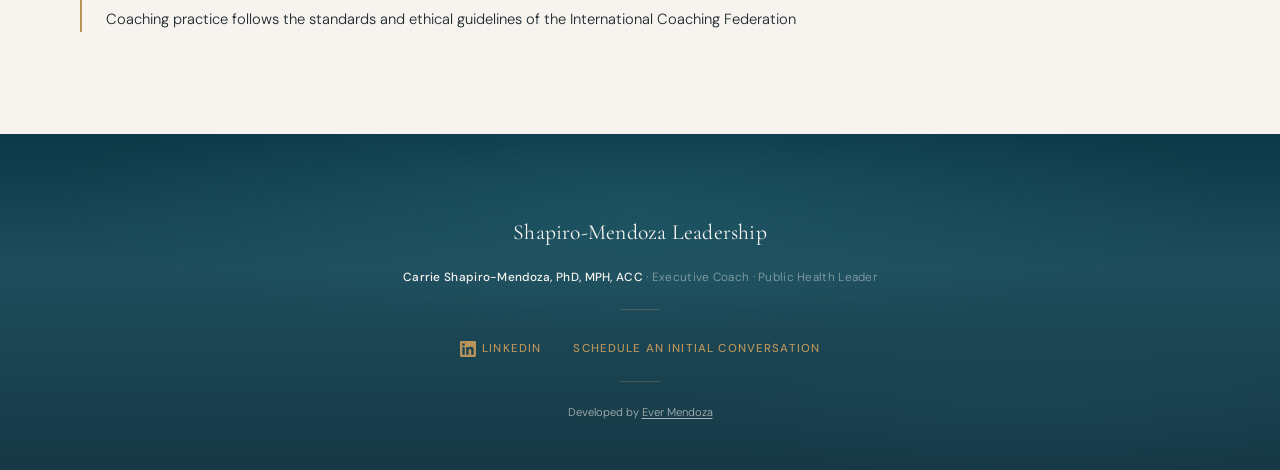
==== commit 4e7d4b36: "Simplify footer while preserving Carrie credentials" ====
--- a/about.html
+++ b/about.html
@@ -21,7 +21,7 @@
       <li><a href="about.html">About</a></li>          <!-- Navbar link 3 -->
       <li><a href="contact.html">Contact</a></li>      <!-- Navbar link 4 -->
     </ul>
-    <a href="https://www.linkedin.com/in/carrie-shapiro-mendoza-phd-mph-13574b23/" target="_blank" rel="noopener" class="nav-linkedin" aria-label="LinkedIn">
+    <a href="https://www.linkedin.com/in/carrie-shapiro-mendoza-phd-mph-acc-13574b23/" target="_blank" rel="noopener" class="nav-linkedin" aria-label="LinkedIn">
       <svg xmlns="http://www.w3.org/2000/svg" width="18" height="18" viewBox="0 0 24 24" fill="currentColor"><path d="M20.447 20.452h-3.554v-5.569c0-1.328-.027-3.037-1.852-3.037-1.853 0-2.136 1.445-2.136 2.939v5.667H9.351V9h3.414v1.561h.046c.477-.9 1.637-1.85 3.37-1.85 3.601 0 4.267 2.37 4.267 5.455v6.286zM5.337 7.433a2.062 2.062 0 0 1-2.063-2.065 2.064 2.064 0 1 1 2.063 2.065zm1.782 13.019H3.555V9h3.564v11.452zM22.225 0H1.771C.792 0 0 .774 0 1.729v20.542C0 23.227.792 24 1.771 24h20.451C23.2 24 24 23.227 24 22.271V1.729C24 .774 23.2 0 22.222 0h.003z"/></svg>
     </a>
     <button class="nav-toggle" aria-label="Open menu" aria-expanded="false">
@@ -35,7 +35,7 @@
   <a href="coaching.html">Coaching</a>
   <a href="about.html">About</a>
   <a href="contact.html">Contact</a>
-  <a href="https://www.linkedin.com/in/carrie-shapiro-mendoza-phd-mph-13574b23/" target="_blank" rel="noopener" aria-label="LinkedIn">
+  <a href="https://www.linkedin.com/in/carrie-shapiro-mendoza-phd-mph-acc-13574b23/" target="_blank" rel="noopener" aria-label="LinkedIn">
     <svg xmlns="http://www.w3.org/2000/svg" width="18" height="18" viewBox="0 0 24 24" fill="currentColor"><path d="M20.447 20.452h-3.554v-5.569c0-1.328-.027-3.037-1.852-3.037-1.853 0-2.136 1.445-2.136 2.939v5.667H9.351V9h3.414v1.561h.046c.477-.9 1.637-1.85 3.37-1.85 3.601 0 4.267 2.37 4.267 5.455v6.286zM5.337 7.433a2.062 2.062 0 0 1-2.063-2.065 2.064 2.064 0 1 1 2.063 2.065zm1.782 13.019H3.555V9h3.564v11.452zM22.225 0H1.771C.792 0 0 .774 0 1.729v20.542C0 23.227.792 24 1.771 24h20.451C23.2 24 24 23.227 24 22.271V1.729C24 .774 23.2 0 22.222 0h.003z"/></svg>
   </a>
 </div>
@@ -97,7 +97,7 @@
       <p class="reveal reveal-d2">
         <a href="https://sph.emory.edu/profile/faculty/carrie-shapiro-mendoza" target="_blank" rel="noopener" class="link-arrow">Academic profile</a>
         &nbsp;&nbsp;
-        <a href="http://www.linkedin.com/in/carrie-shapiro-mendoza-phd-mph-13574b23" target="_blank" rel="noopener" class="link-arrow">LinkedIn</a>
+        <a href="https://www.linkedin.com/in/carrie-shapiro-mendoza-phd-mph-acc-13574b23/" target="_blank" rel="noopener" class="link-arrow">LinkedIn</a>
       </p>
     </div>
 
@@ -207,18 +207,17 @@
   <div class="water-shimmer" aria-hidden="true"></div>
   <div class="footer-inner">
     <a href="index.html" class="footer-name">Shapiro-Mendoza Leadership</a>
-    <span class="footer-title">Carrie Shapiro-Mendoza, PhD, MPH, ACC · Public Health Leader · Executive Coach</span>  <!-- Footer tagline -->
+    <span class="footer-title"><strong>Carrie Shapiro-Mendoza, PhD, MPH, ACC</strong> · Executive Coach · Public Health Leader</span>  <!-- Footer tagline -->
     <div class="footer-divider" aria-hidden="true"></div>
     <div class="footer-links-wrap">
-      <a href="https://www.linkedin.com/in/carrie-shapiro-mendoza-phd-mph-13574b23/" target="_blank" rel="noopener" class="footer-linkedin" aria-label="LinkedIn">
+      <a href="https://www.linkedin.com/in/carrie-shapiro-mendoza-phd-mph-acc-13574b23/" target="_blank" rel="noopener" class="footer-linkedin" aria-label="LinkedIn">
         <svg xmlns="http://www.w3.org/2000/svg" width="16" height="16" viewBox="0 0 24 24" fill="currentColor"><path d="M20.447 20.452h-3.554v-5.569c0-1.328-.027-3.037-1.852-3.037-1.853 0-2.136 1.445-2.136 2.939v5.667H9.351V9h3.414v1.561h.046c.477-.9 1.637-1.85 3.37-1.85 3.601 0 4.267 2.37 4.267 5.455v6.286zM5.337 7.433a2.062 2.062 0 0 1-2.063-2.065 2.064 2.064 0 1 1 2.063 2.065zm1.782 13.019H3.555V9h3.564v11.452zM22.225 0H1.771C.792 0 0 .774 0 1.729v20.542C0 23.227.792 24 1.771 24h20.451C23.2 24 24 23.227 24 22.271V1.729C24 .774 23.2 0 22.222 0h.003z"/></svg>
         LinkedIn
       </a>
       <a href="https://calendly.com/carrieksm/schedule_an_initial_conversation?month=2026-10" target="_blank" rel="noopener">Schedule an Initial Conversation</a>  <!-- Footer Calendly link -->
     </div>
     <div class="footer-divider" aria-hidden="true"></div>
-    <span class="footer-copy">© Shapiro-Mendoza Leadership LLC</span>  <!-- Footer copyright -->
-    <span class="footer-credit">Designed &amp; built by <a href="https://evermendoza.github.io/" target="_blank" rel="noopener">Ever Mendoza</a></span>
+    <span class="footer-credit">Developed by <a href="https://evermendoza.github.io/" target="_blank" rel="noopener">Ever Mendoza</a></span>
   </div>
 </footer>
 
--- a/css/styles.css
+++ b/css/styles.css
@@ -2312,3 +2312,10 @@
   .nav-logo { white-space: normal; max-width: 13rem; line-height: 1.2; }
   .footer-title { text-align: center; line-height: 1.6; }
 }
+
+/* Approved simplified footer */
+.footer-title { font-size: .74rem; letter-spacing: .025em; line-height: 1.6; text-align: center; max-width: 100%; }
+.footer-title strong { font-weight: 500; color: var(--warm-white); }
+.footer-credit { color: rgba(247,244,240,.65); font-size: .7rem; }
+.footer-links-wrap { flex-wrap: wrap; justify-content: center; column-gap: 2rem; row-gap: 1rem; }
+@media (min-width: 760px) { .footer-title { white-space: nowrap; } }
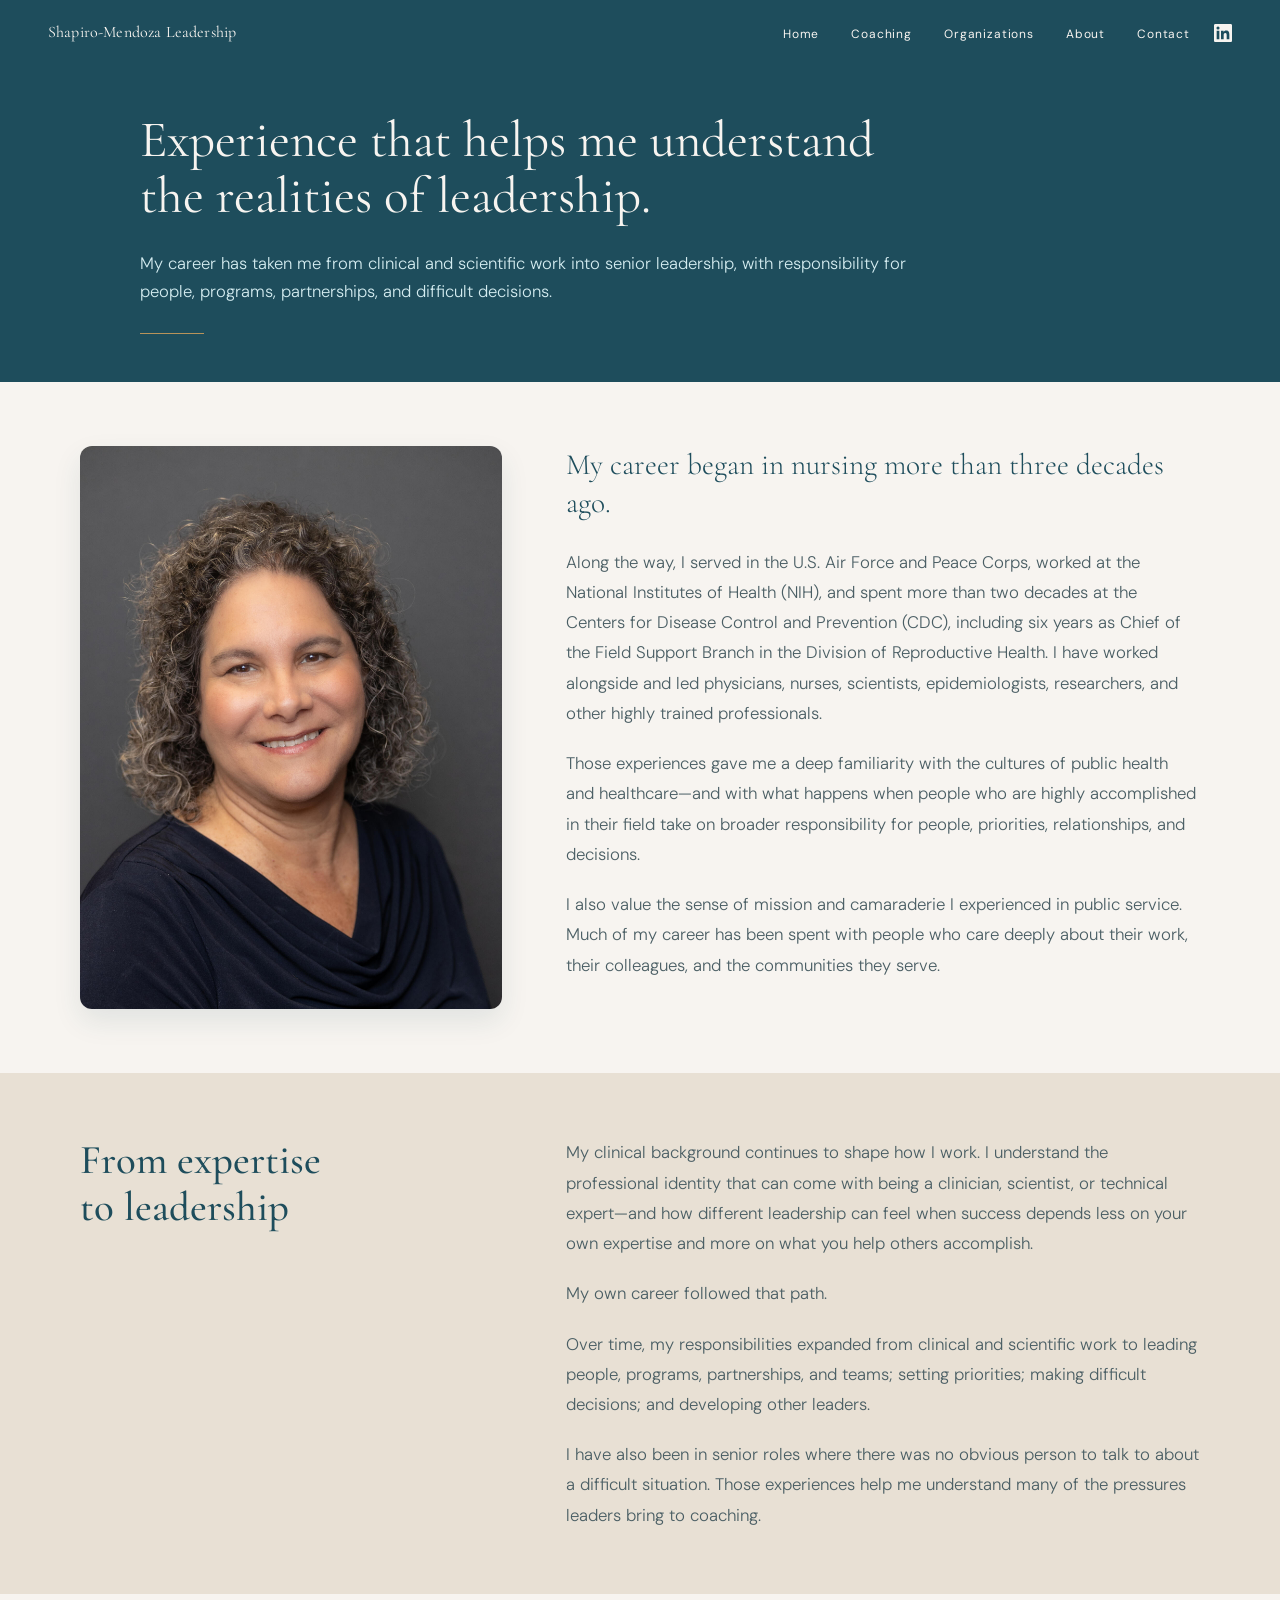
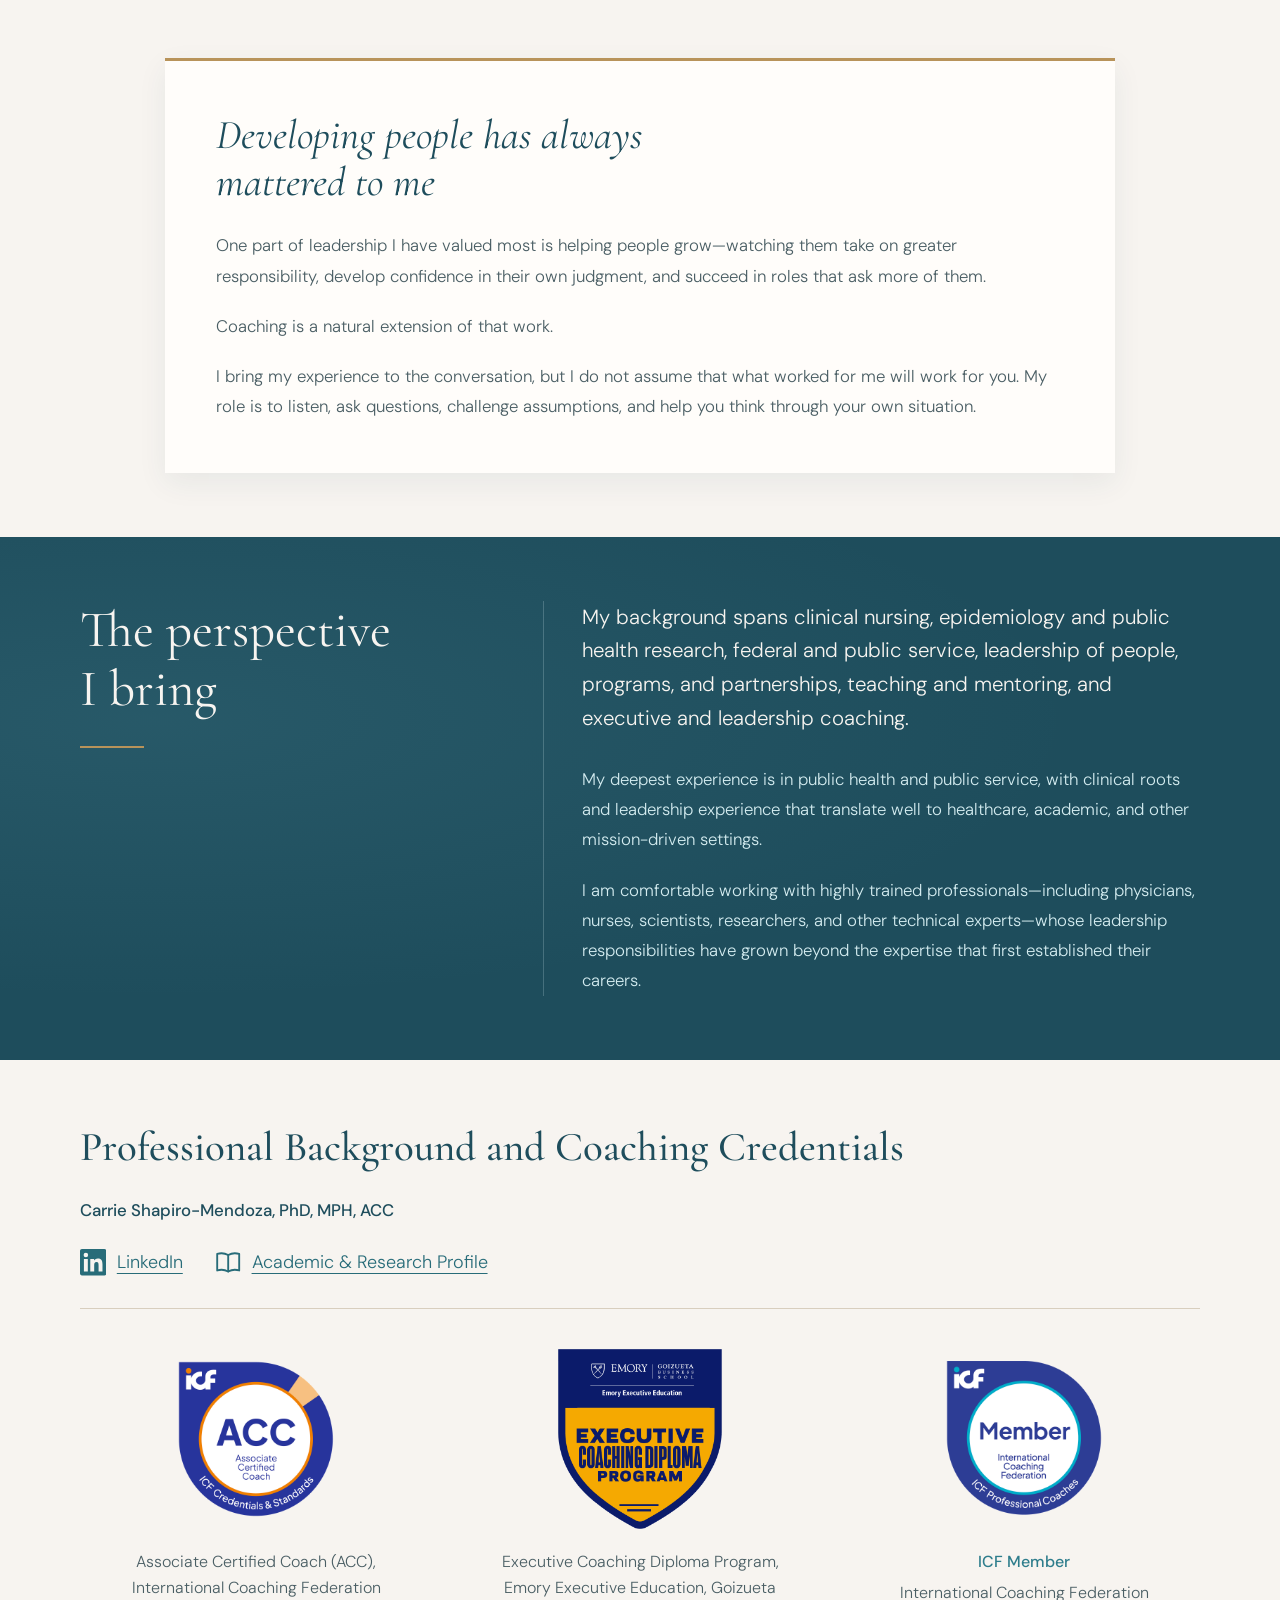
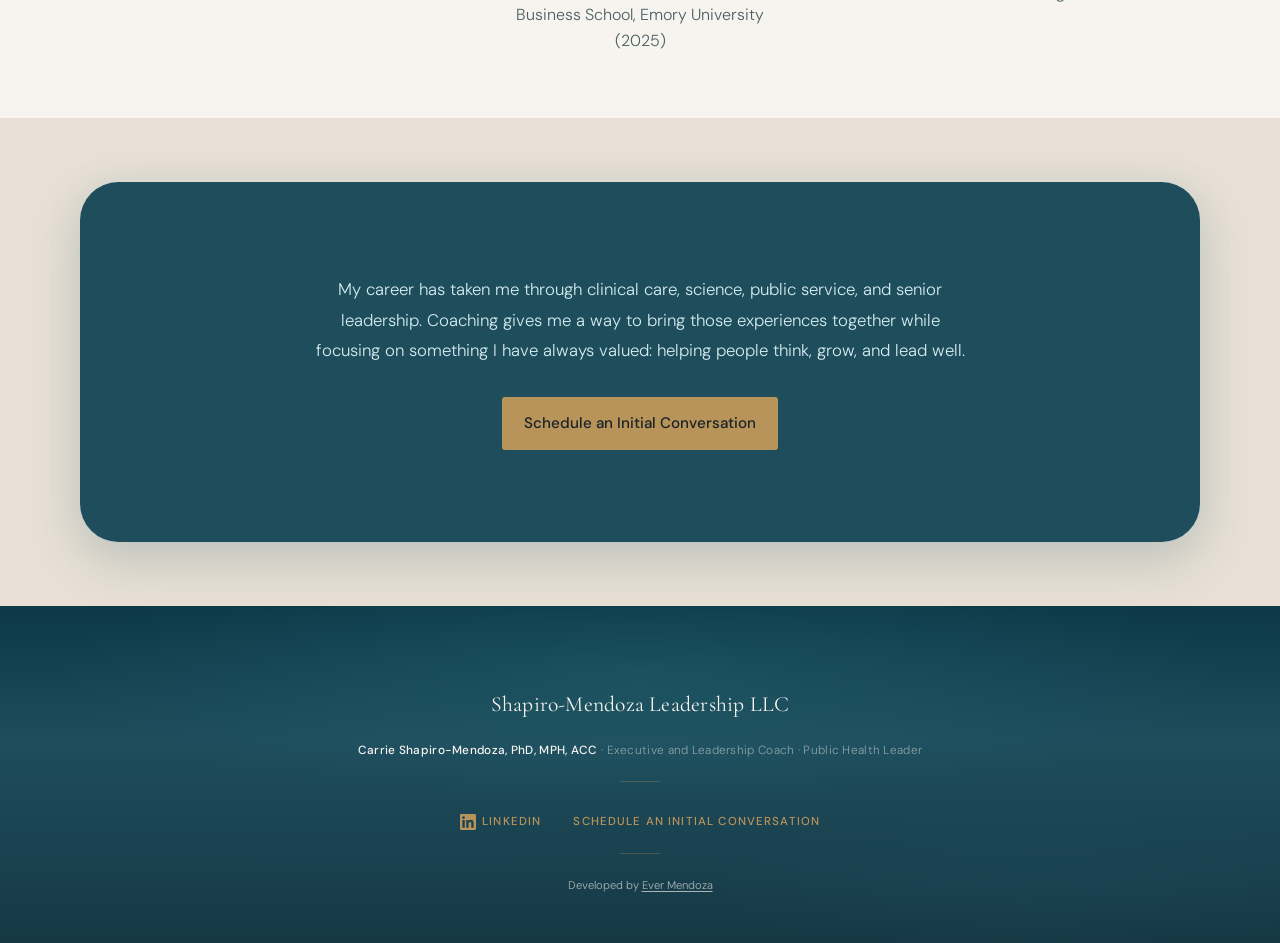
==== commit 88f85e78: "Publish approved Home Coaching Organizations and About revisions" ====
--- a/about.html
+++ b/about.html
@@ -6,8 +6,11 @@
   <title>About | Carrie Shapiro-Mendoza, PhD, MPH, ACC</title>
   <link href="https://fonts.googleapis.com/css2?family=Cormorant+Garamond:ital,wght@0,300;0,400;0,500;1,300;1,400;1,500&family=DM+Sans:ital,opsz,wght@0,9..40,300;0,9..40,400;0,9..40,500;1,9..40,300&display=swap" rel="stylesheet">
   <link rel="stylesheet" href="css/styles.css">
+  <link rel="stylesheet" href="css/about-revision.css">
+  <link rel="stylesheet" href="css/closing-cards.css">
+  <link rel="stylesheet" href="css/live-footer.css">
 </head>
-<body>
+<body class="about-page">
 
 <div class="page-bg" aria-hidden="true"></div>
 
@@ -17,7 +20,8 @@
   <div class="nav-right">
     <ul class="nav-links">
       <li><a href="index.html">Home</a></li>           <!-- Navbar link 1 -->
-      <li><a href="coaching.html">Coaching</a></li>    <!-- Navbar link 2 -->
+      <li><a href="coaching.html">Coaching</a></li>
+      <li><a href="organizations.html">Organizations</a></li>    <!-- Navbar link 2 -->
       <li><a href="about.html">About</a></li>          <!-- Navbar link 3 -->
       <li><a href="contact.html">Contact</a></li>      <!-- Navbar link 4 -->
     </ul>
@@ -33,6 +37,7 @@
 <div class="nav-drawer" role="dialog" aria-label="Navigation menu">
   <a href="index.html">Home</a>
   <a href="coaching.html">Coaching</a>
+  <a href="organizations.html">Organizations</a>
   <a href="about.html">About</a>
   <a href="contact.html">Contact</a>
   <a href="https://www.linkedin.com/in/carrie-shapiro-mendoza-phd-mph-acc-13574b23/" target="_blank" rel="noopener" aria-label="LinkedIn">
@@ -41,180 +46,41 @@
 </div>
 
 
-<!-- HERO — warm, personal, "30" as ambient texture -->
-
-<!-- ============================================================
-     ABOUT HERO SECTION
-     ============================================================ -->
-<section class="about-hero" aria-label="About header">
-  <div class="about-hero-inner">
-    <span class="about-hero-eyebrow"><!-- Hero eyebrow label -->Public Health Leader · Executive Coach</span>  <!-- Hero eyebrow text -->
-    <h1 class="about-hero-headline">  <!-- About hero main headline -->
-      Three decades in public health leadership, including leadership roles at CDC.<br>
-      Now creating space for leaders to think through difficult decisions.
-    </h1>
-    <div class="about-hero-rule" aria-hidden="true"></div>
-  </div>
-</section>
-
-
-<!-- INTRO — sticky photo + scrolling narrative -->
-
-<!-- ============================================================
-     ABOUT INTRO — sticky photo + narrative text
-     ============================================================ -->
-<section class="about-intro" aria-label="About Carrie">
-  <div class="about-intro-layout">
-
-    <div class="about-img-wrap reveal">
-      <div class="about-img-frame">
-        <img
-          src="images/shapiromendozaprofile.jpg"
-          alt="Carrie Shapiro-Mendoza, PhD, MPH, ACC"
-          loading="lazy"
-        >
-      </div>
-    </div>
-
-    <div class="about-intro-text">
-      <span class="label reveal">About</span>
-      <h2 class="reveal">The work that led here</h2>  <!-- Intro heading -->
-
-      <p class="reveal">For much of my career in senior public health leadership, including leadership roles at CDC, I was responsible for decisions that shaped national programs, research priorities, and contributed to global public health efforts.</p>
-
-      <p class="reveal reveal-d1">Across three decades in maternal and child health and broader population health efforts, my work often required navigating decisions where scientific evidence, institutional priorities, and responsibility for real-world outcomes intersected.</p>
-
-      <p class="reveal reveal-d1">Over time, I learned that the hardest decisions were not about having more information. They were about how to think clearly when the information was incomplete and the consequences were real.</p>
-
-      <div class="about-pullquote reveal reveal-d2">
-        <p>That experience also made clear how few opportunities senior leaders have to step back and examine these decisions thoughtfully.</p>
-      </div>
-
-      <p class="reveal reveal-d2">As leaders assume greater responsibility within institutions, the stakes increase — and the space for clear thinking often becomes more limited. My coaching practice creates that space: a confidential setting where leaders can examine consequential decisions, clarify priorities, and determine a clear direction for their leadership.</p>
-
-      <p class="reveal reveal-d2">Earlier in my career, I worked as a nurse in pediatric and neonatal settings, served in the U.S. Air Force, and worked in community health through the Peace Corps. These experiences shaped how I think about responsibility, uncertainty, and the real-world consequences of decisions — perspectives I carry into my coaching work with senior leaders.</p>
-
-      <p class="reveal reveal-d2">
-        <a href="https://sph.emory.edu/profile/faculty/carrie-shapiro-mendoza" target="_blank" rel="noopener" class="link-arrow">Academic profile</a>
-        &nbsp;&nbsp;
-        <a href="https://www.linkedin.com/in/carrie-shapiro-mendoza-phd-mph-acc-13574b23/" target="_blank" rel="noopener" class="link-arrow">LinkedIn</a>
-      </p>
-    </div>
-
-  </div>
-</section>
-
-
-<!-- PROFESSIONAL BACKGROUND — numbered chapter statements -->
-
-<!-- ============================================================
-     PROFESSIONAL BACKGROUND — numbered statements
-     ============================================================ -->
-<section class="about-background" aria-label="Professional background">
-  <div class="about-background-inner">
-
-    <div class="about-bg-header">
-      <div class="reveal-left">
-        <span class="label">Professional Background</span>
-        <h2>What I carried across three decades</h2>
-      </div>
-      <p class="reveal-right">I bring to this work a deep understanding of the realities senior leaders face — not as an outside observer, but as someone who lived them across more than thirty years in public health leadership, including roles at CDC.</p>
-    </div>
-
-    <div class="about-statements">
-      <div class="about-statement reveal">
-        <span class="statement-num">01</span>
-        <p class="statement-text">Navigating institutional complexity and competing priorities at the national level</p>
-      </div>
-      <div class="about-statement reveal reveal-d1">
-        <span class="statement-num">02</span>
-        <p class="statement-text">Weighing scientific evidence against policy and operational realities</p>
-      </div>
-      <div class="about-statement reveal reveal-d2">
-        <span class="statement-num">03</span>
-        <p class="statement-text">Allocating limited resources under conditions of uncertainty</p>
-      </div>
-      <div class="about-statement reveal reveal-d3">
-        <span class="statement-num">04</span>
-        <p class="statement-text">Leading and developing highly accomplished professionals</p>
-      </div>
-      <div class="about-statement reveal reveal-d4">
-        <span class="statement-num">05</span>
-        <p class="statement-text">Carrying responsibility with few places for candid reflection</p>
-      </div>
-    </div>
-
-  </div>
-</section>
-
-
-<!-- CREDENTIALS — badges + ICF -->
-
-<!-- ============================================================
-     CREDENTIALS SECTION
-     ============================================================ -->
-<section class="about-credentials" aria-label="Credentials">
-  <div class="about-credentials-inner">
-
-    <!-- Header row -->
-    <div class="about-cred-header">
-      <div class="reveal-left">
-        <span class="label">Credentials</span>
-        <h2>Formal training.<br>Grounded in practice.</h2>
-      </div>
-      <div class="reveal-right">
-        <p>My coaching draws on both formal executive coach training and more than three decades of firsthand experience navigating the environments where my clients work.</p>
-        <div class="about-cred-cta">
-          <a href="contact.html" class="btn-primary">Schedule an Initial Conversation</a>
-          <span class="about-cred-note">30 minutes · Confidential · No obligation · No cost</span>
-        </div>
-      </div>
-    </div>
-
-    <!-- Credentials: ACC, Emory, ICF membership -->
-    <div class="cred-badges reveal">
-      <a class="cred-badge" href="https://www.credly.com/badges/06f242ac-9bee-4ffd-8641-fd8ebc3ccb25/linked_in_profile" target="_blank" rel="noopener">
+<main id="about-content">
+<header class="about-opening"><div class="about-revision-inner"><h1>Experience that helps me understand the realities of leadership.</h1><p class="about-header-support">My career has taken me from clinical and scientific work into senior leadership, with responsibility for people, programs, partnerships, and difficult decisions.</p></div></header>
+<section class="about-section about-biography" aria-label="Career introduction"><div class="about-revision-inner about-biography-grid"><figure class="about-portrait"><img src="images/shapiromendozaprofile.jpg" alt="Carrie Shapiro-Mendoza, PhD, MPH, ACC" width="600" height="800"></figure><div><p>My career began in nursing more than three decades ago.</p><p>Along the way, I served in the U.S. Air Force and Peace Corps, worked at the National Institutes of Health (NIH), and spent more than two decades at the Centers for Disease Control and Prevention (CDC), including six years as Chief of the Field Support Branch in the Division of Reproductive Health. I have worked alongside and led physicians, nurses, scientists, epidemiologists, researchers, and other highly trained professionals.</p><p>Those experiences gave me a deep familiarity with the cultures of public health and healthcare—and with what happens when people who are highly accomplished in their field take on broader responsibility for people, priorities, relationships, and decisions.</p><p>I also value the sense of mission and camaraderie I experienced in public service. Much of my career has been spent with people who care deeply about their work, their colleagues, and the communities they serve.</p></div></div></section>
+<section class="about-section about-leadership-story" aria-labelledby="leadership-story-heading"><div class="about-revision-inner about-story-grid"><h2 id="leadership-story-heading">From expertise to leadership</h2><div><p>My clinical background continues to shape how I work. I understand the professional identity that can come with being a clinician, scientist, or technical expert—and how different leadership can feel when success depends less on your own expertise and more on what you help others accomplish.</p><p>My own career followed that path.</p><p>Over time, my responsibilities expanded from clinical and scientific work to leading people, programs, partnerships, and teams; setting priorities; making difficult decisions; and developing other leaders.</p><p>I have also been in senior roles where there was no obvious person to talk to about a difficult situation. Those experiences help me understand many of the pressures leaders bring to coaching.</p></div></div></section>
+<section class="about-section about-developing" aria-labelledby="developing-heading"><div class="about-revision-inner"><div class="about-developing-card"><h2 id="developing-heading">Developing people has always mattered to me</h2><p>One part of leadership I have valued most is helping people grow—watching them take on greater responsibility, develop confidence in their own judgment, and succeed in roles that ask more of them.</p><p>Coaching is a natural extension of that work.</p><p>I bring my experience to the conversation, but I do not assume that what worked for me will work for you. My role is to listen, ask questions, challenge assumptions, and help you think through your own situation.</p></div></div></section>
+<section class="about-section about-perspective" aria-labelledby="perspective-heading"><div class="about-revision-inner about-perspective-grid"><h2 id="perspective-heading">The perspective I bring</h2><div><p>My background spans clinical nursing, epidemiology and public health research, federal and public service, leadership of people, programs, and partnerships, teaching and mentoring, and executive and leadership coaching.</p><p>My deepest experience is in public health and public service, with clinical roots and leadership experience that translate well to healthcare, academic, and other mission-driven settings.</p><p>I am comfortable working with highly trained professionals—including physicians, nurses, scientists, researchers, and other technical experts—whose leadership responsibilities have grown beyond the expertise that first established their careers.</p></div></div></section>
+<section class="about-section about-professional" aria-labelledby="professional-heading"><div class="about-revision-inner"><h2 id="professional-heading">Professional Background and Coaching Credentials</h2><div class="about-professional-identity"><p class="about-professional-name">Carrie Shapiro-Mendoza, PhD, MPH, ACC</p><div class="about-profile-links"><a class="about-profile-link" href="https://www.linkedin.com/in/carrie-shapiro-mendoza-phd-mph-acc-13574b23/" target="_blank" rel="noopener"><svg class="about-linkedin-icon" xmlns="http://www.w3.org/2000/svg" viewBox="0 0 24 24" fill="currentColor" aria-hidden="true" focusable="false"><path d="M20.447 20.452h-3.554v-5.569c0-1.328-.027-3.037-1.852-3.037-1.853 0-2.136 1.445-2.136 2.939v5.667H9.351V9h3.414v1.561h.046c.477-.9 1.637-1.85 3.37-1.85 3.601 0 4.267 2.37 4.267 5.455v6.286zM5.337 7.433a2.062 2.062 0 1 1 0-4.124 2.062 2.062 0 0 1 0 4.124zm1.782 13.019H3.555V9h3.564v11.452zM22.225 0H1.771C.792 0 0 .774 0 1.729v20.542C0 23.227.792 24 1.771 24h20.451C23.2 24 24 23.227 24 22.271V1.729C24 .774 23.2 0 22.222 0h.003z"/></svg><span>LinkedIn</span></a><a class="about-profile-link" href="https://sph.emory.edu/profile/faculty/carrie-shapiro-mendoza" target="_blank" rel="noopener"><svg class="about-book-icon" xmlns="http://www.w3.org/2000/svg" viewBox="0 0 24 24" fill="none" stroke="currentColor" stroke-width="1.7" stroke-linecap="round" stroke-linejoin="round" aria-hidden="true" focusable="false"><path d="M12 5.5C8.5 3.5 5 3.5 2 4.5v15c3-1 6.5-1 10 1 3.5-2 7-2 10-1v-15c-3-1-6.5-1-10 1Z"/><path d="M12 5.5v15"/></svg><span>Academic &amp; Research Profile</span></a></div></div><div class="cred-badges"><a class="cred-badge" href="https://www.credly.com/badges/02438af7-08b3-4b7f-9599-a772cddfaa0a/public_url" target="_blank" rel="noopener">
         <img src="images/associate-certified-coach-acc.png" alt="Associate Certified Coach (ACC) — International Coaching Federation" loading="lazy">
-        <div class="cred-badge-label"><strong>Associate Certified Coach</strong>ACC · International Coaching Federation</div>
+        <div class="cred-badge-label">Associate Certified Coach (ACC), International Coaching Federation</div>
       </a>
-      <a class="cred-badge" href="https://www.credly.com/badges/b7a3c805-940a-4d51-8581-43c1996fb7c7/linked_in_profile" target="_blank" rel="noopener">
+<a class="cred-badge" href="https://www.credly.com/badges/06f242ac-9bee-4ffd-8641-fd8ebc3ccb25/public_url" target="_blank" rel="noopener">
         <img src="images/executive-coaching-diploma-program.png" alt="Executive Coaching Diploma Program — Emory Goizueta Business School" loading="lazy">
-        <div class="cred-badge-label"><strong>Executive Coaching Diploma</strong>Goizueta Business School · Emory University</div>
+        <div class="cred-badge-label">Executive Coaching Diploma Program, Emory Executive Education, Goizueta Business School, Emory University (2025)</div>
       </a>
-      <a class="cred-badge" href="https://www.credly.com/badges/02438af7-08b3-4b7f-9599-a772cddfaa0a/linked_in_profile" target="_blank" rel="noopener">
+<a class="cred-badge" href="https://www.credly.com/badges/b7a3c805-940a-4d51-8581-43c1996fb7c7/public_url" target="_blank" rel="noopener">
         <img src="images/icf-member-badge.png" alt="Member — International Coaching Federation" loading="lazy">
         <div class="cred-badge-label"><strong>ICF Member</strong>International Coaching Federation</div>
-      </a>
-    </div>
-
-    <!-- ICF text credential -->
-    <div class="cred-icf reveal">
-      <span class="cred-icf-bar"></span>
-      <p>
-        <strong>Professional Standards</strong>
-        Coaching practice follows the standards and ethical guidelines of the International Coaching Federation
-      </p>
-    </div>
-
-  </div>
-</section>
-
-
+      </a></div></div></section>
+<section class="about-section about-closing" aria-label="Arrange an initial conversation"><div class="about-revision-inner"><div class="closing-card"><p>My career has taken me through clinical care, science, public service, and senior leadership. Coaching gives me a way to bring those experiences together while focusing on something I have always valued: helping people think, grow, and lead well.</p><a class="btn-primary" href="https://calendly.com/carrieksm/schedule_an_initial_conversation" target="_blank" rel="noopener">Schedule an Initial Conversation</a></div></div></section>
+</main>
 <!-- ============================================================
      FOOTER
      ============================================================ -->
 <footer aria-label="Footer">
   <div class="water-shimmer" aria-hidden="true"></div>
   <div class="footer-inner">
-    <a href="index.html" class="footer-name">Shapiro-Mendoza Leadership</a>
-    <span class="footer-title"><strong>Carrie Shapiro-Mendoza, PhD, MPH, ACC</strong> · Executive Coach · Public Health Leader</span>  <!-- Footer tagline -->
+    <a href="index.html" class="footer-name">Shapiro-Mendoza Leadership LLC</a>
+    <span class="footer-title"><strong>Carrie Shapiro-Mendoza, PhD, MPH, ACC</strong> · Executive and Leadership Coach · Public Health Leader</span>  <!-- Footer tagline -->
     <div class="footer-divider" aria-hidden="true"></div>
     <div class="footer-links-wrap">
       <a href="https://www.linkedin.com/in/carrie-shapiro-mendoza-phd-mph-acc-13574b23/" target="_blank" rel="noopener" class="footer-linkedin" aria-label="LinkedIn">
         <svg xmlns="http://www.w3.org/2000/svg" width="16" height="16" viewBox="0 0 24 24" fill="currentColor"><path d="M20.447 20.452h-3.554v-5.569c0-1.328-.027-3.037-1.852-3.037-1.853 0-2.136 1.445-2.136 2.939v5.667H9.351V9h3.414v1.561h.046c.477-.9 1.637-1.85 3.37-1.85 3.601 0 4.267 2.37 4.267 5.455v6.286zM5.337 7.433a2.062 2.062 0 0 1-2.063-2.065 2.064 2.064 0 1 1 2.063 2.065zm1.782 13.019H3.555V9h3.564v11.452zM22.225 0H1.771C.792 0 0 .774 0 1.729v20.542C0 23.227.792 24 1.771 24h20.451C23.2 24 24 23.227 24 22.271V1.729C24 .774 23.2 0 22.222 0h.003z"/></svg>
         LinkedIn
       </a>
-      <a href="https://calendly.com/carrieksm/schedule_an_initial_conversation?month=2026-10" target="_blank" rel="noopener">Schedule an Initial Conversation</a>  <!-- Footer Calendly link -->
+      <a href="https://calendly.com/carrieksm/schedule_an_initial_conversation" target="_blank" rel="noopener">Schedule an Initial Conversation</a>  <!-- Footer Calendly link -->
     </div>
     <div class="footer-divider" aria-hidden="true"></div>
     <span class="footer-credit">Developed by <a href="https://evermendoza.github.io/" target="_blank" rel="noopener">Ever Mendoza</a></span>
@@ -263,3 +129,5 @@
 
 </body>
 </html>
+
+
--- a/css/about-revision.css
+++ b/css/about-revision.css
@@ -0,0 +1,60 @@
+/* About: biography first; distinct sections without redundant labels. */
+.about-page .page-bg { display: none; }
+.about-page #nav { background: transparent; }
+.about-page .nav-logo, .about-page .nav-links a, .about-page .nav-linkedin { color: #F7F4F0; }
+.about-page #nav.scrolled { background: rgba(247,244,240,.97); }
+.about-page #nav.scrolled .nav-logo, .about-page #nav.scrolled .nav-links a, .about-page #nav.scrolled .nav-linkedin { color: #1A2428; }
+.about-page .about-revision-inner { max-width: 1120px; margin-inline: auto; }
+.about-page .about-section { padding: clamp(3rem,5vw,5rem) var(--section-px); }
+.about-page #about-content p { font-size: clamp(1.05rem,1.3vw,1.2rem); color: #4A5E64; line-height: 1.8; }
+.about-page #about-content p + p { margin-top: 1.25rem; }
+.about-page #about-content h2 { font-size: clamp(2.1rem,3.2vw,3rem); font-weight: 500; line-height: 1.15; color: #1E4D5C; margin-bottom: 1.5rem; }
+.about-page .about-opening { background: #1E4D5C; padding: 7rem var(--section-px) 3rem; }
+.about-page .about-opening .about-revision-inner { max-width: 1000px; }
+.about-page .about-opening h1 { color: #F7F4F0; font-size: clamp(2.4rem,4vw,3.8rem); font-weight: 400; line-height: 1.1; max-width: none; margin-bottom: 1.5rem; text-wrap: balance; }
+.about-page #about-content .about-header-support { color: #D4ECF0; font-size: clamp(1rem,1.3vw,1.15rem); line-height: 1.7; max-width: 800px; }
+.about-page .about-opening .about-revision-inner::after { content: ''; display: block; height: 1px; width: 4rem; background: #B8935A; margin-top: 1.75rem; }
+.about-page .about-biography-grid { display: grid; grid-template-columns: minmax(0,.8fr) minmax(0,1.2fr); gap: clamp(2rem,5vw,4.5rem); align-items: start; }
+.about-page .about-portrait { margin: 0; position: sticky; top: 6rem; }
+.about-page .about-portrait img { display: block; width: 100%; height: auto; aspect-ratio: 3/4; object-fit: cover; object-position: center top; border-radius: 12px; box-shadow: 0 12px 28px rgba(30,77,92,.1); }
+.about-page #about-content .about-biography-grid > div > p:first-child { font-family: var(--font-display); font-size: clamp(1.65rem,2.3vw,2.1rem); line-height: 1.3; color: #1E4D5C; margin-bottom: 1.5rem; }
+.about-page .about-leadership-story { background: #E8E0D4; }
+.about-page .about-story-grid { display: grid; grid-template-columns: minmax(0,.8fr) minmax(0,1.2fr); gap: clamp(2rem,5vw,4.5rem); }
+.about-page .about-story-grid h2 { max-width: 13ch; }
+.about-page .about-developing { background: #F7F4F0; }
+.about-page .about-developing .about-revision-inner { max-width: 950px; }
+.about-page .about-developing-card { padding: clamp(1.5rem,4vw,3.5rem); border-top: 3px solid #B8935A; background: #FFFDFA; box-shadow: 0 10px 28px rgba(30,77,92,.07); }
+.about-page #about-content .about-developing h2 { font-style: italic; font-weight: 400; max-width: 25ch; }
+.about-page .about-perspective { background: radial-gradient(ellipse at 12% 35%,rgba(107,175,192,.12),transparent 58%),#1E4D5C; }
+.about-page .about-perspective-grid { max-width: 1120px; display: grid; grid-template-columns: minmax(0,.85fr) minmax(0,1.4fr); gap: clamp(2rem,5vw,4.5rem); align-items: start; }
+.about-page .about-perspective-grid > div { border-left: 1px solid rgba(212,236,240,.22); padding-left: clamp(1.5rem,3vw,3rem); }
+.about-page #about-content .about-perspective h2 { color: #F7F4F0; font-size: clamp(2.6rem,4vw,3.7rem); font-weight: 400; max-width: 13ch; }
+.about-page .about-perspective h2::after { content: ""; display: block; width: 4rem; height: 2px; background: #B8935A; margin-top: 1.75rem; }
+.about-page #about-content .about-perspective-grid > div > p:first-child { color: #F7F4F0; font-size: clamp(1.2rem,1.6vw,1.4rem); line-height: 1.65; margin-bottom: 1.75rem; }
+.about-page #about-content .about-perspective p { color: #D4ECF0; }
+.about-page .about-professional { background: #F7F4F0; }
+.about-page .about-professional-identity { margin-bottom: 2rem; }
+.about-page #about-content .about-professional-name { color: #1E4D5C; font-weight: 500; }
+.about-page .about-profile-links { display: flex; flex-wrap: wrap; gap: 1rem 2rem; margin-top: 1.5rem; }
+.about-page .about-profile-link { display: inline-flex; align-items: center; gap: .65rem; font-size: 1.125rem; line-height: 1.5; color: #286C79; text-decoration: underline; text-underline-offset: .25em; }
+.about-page .about-profile-link svg { width: 1.65rem; height: 1.65rem; flex-shrink: 0; }
+.about-page .about-professional .cred-badges { grid-template-columns: repeat(3,minmax(0,1fr)); gap: 2rem; max-width: none; padding: 2.5rem 0 0; margin: 0; border-top: 1px solid #D8CEBE; }
+.about-page .cred-badge img { width: clamp(120px,15vw,180px); height: clamp(120px,15vw,180px); object-fit: contain; }
+.about-page .cred-badge-label { max-width: 290px; font-size: 1rem; line-height: 1.65; }
+.about-page .cred-badge-label strong { font-size: 1rem; text-transform: none; letter-spacing: 0; }
+.about-page .about-closing { background: #E8E0D4; }
+.about-page .about-closing .about-revision-inner > div { background: #1E4D5C; border-radius: clamp(1.5rem,3vw,2.5rem); padding: clamp(2rem,5vw,4.5rem); box-shadow: 0 20px 50px rgba(30,77,92,.2),0 0 40px rgba(107,175,192,.12); }
+.about-page #about-content .about-closing h2 { color: #F7F4F0; font-size: clamp(1.9rem,3vw,2.8rem); font-weight: 400; max-width: 880px; }
+.about-page #about-content .about-closing p { color: #D4ECF0; max-width: 800px; margin-bottom: 2rem; }
+.about-page .btn-primary { background: #B8935A; color: #1A2428; font-size: .95rem; font-weight: 500; line-height: 1.5; padding: .95rem 1.35rem; letter-spacing: 0; text-transform: none; border-radius: 3px; text-align: center; }
+.about-page .btn-primary:hover { background: #D4AD7A; color: #1A2428; }
+.about-page a:focus-visible { outline: 3px solid #6BAFC0; outline-offset: 5px; }
+@media (max-width:1000px) and (min-width:861px) { .about-page .nav-links { gap: 1rem; } .about-page .nav-right { gap: 1rem; } }
+@media (max-width:800px) { .about-page .about-biography-grid, .about-page .about-story-grid { grid-template-columns: 1fr; gap: 2rem; } .about-page .about-portrait { position: static; max-width: 420px; margin-inline: auto; } .about-page .about-story-grid h2 { max-width: none; } }
+@media (max-width:600px) { .about-page .about-opening { padding-top: 6rem; } .about-page #nav { padding-inline: 1rem; } .about-page .nav-logo { font-size: .83rem; } .about-page .nav-right { gap: 1rem; } .about-page .about-professional .cred-badges { grid-template-columns: 1fr; gap: 2.5rem; } .about-page .cred-badge img { width: 160px; height: 160px; } .about-page .about-closing .btn-primary { display: block; } }
+
+
+@media (max-width:800px) { .about-page .about-perspective-grid { grid-template-columns: 1fr; gap: 1rem; } .about-page #about-content .about-perspective h2 { max-width: none; } .about-page .about-perspective-grid > div { border-left: 0; padding-left: 0; } }
+
+
+
--- a/css/closing-cards.css
+++ b/css/closing-cards.css
@@ -0,0 +1,35 @@
+/* Shared invitation-card proportions; footer styling is independent. */
+body[class] main[id] .closing-card {
+ width: 100%; max-width: 1120px; margin-inline: auto;
+ padding: clamp(2rem,4.5vw,4rem); min-height: 360px;
+ display: flex; flex-direction: column; align-items: center; justify-content: center;
+ text-align: center; border-radius: clamp(1.5rem,3vw,2.5rem);
+ box-shadow: 0 20px 50px rgba(30,77,92,.18),0 0 35px rgba(107,175,192,.1);
+}
+body[class] main[id] .closing-card > h2,
+body[class] main[id] .closing-card > p:first-child:not(.contact-microcopy) {
+ max-width: 900px; margin-inline: auto; text-wrap: balance;
+}
+body[class] #home-content .closing-card > h2,
+body[class] #coaching-content .closing-card > p:first-child,
+body[class] #organizations-content .closing-card > h2 {
+ font-size: clamp(2rem,2vw,3rem); line-height: 1.3;
+}
+body[class] main[id] .closing-card > .btn-primary,
+body[class] main[id] .closing-card > .home-button {
+ display: inline-flex; align-items: center; justify-content: center;
+ width: auto; max-width: 100%; padding: .95rem 1.35rem;
+ font-size: .95rem; line-height: 1.5; text-align: center;
+}
+body[class] main[id] .closing-card > .home-map-microcopy,
+body[class] main[id] .closing-card > .coaching-microcopy,
+body[class] main[id] .closing-card > .org-microcopy,
+body[class] main[id] .closing-card > .contact-microcopy {
+ font-size: .85rem; line-height: 1.65; margin: 1.25rem 0 0;
+}
+.contact-page .contact-scheduling .contact-revision-inner { max-width: 1120px; }
+@media (max-width:600px) {
+ body[class] main[id] .closing-card { min-height: 0; }
+ body[class] main[id] .closing-card > .btn-primary,
+ body[class] main[id] .closing-card > .home-button { width: 100%; }
+}
--- a/css/live-footer.css
+++ b/css/live-footer.css
@@ -0,0 +1,114 @@
+/* Footer copied from the live site October 20, 2026. */
+footer {
+  position: relative;
+  overflow: hidden;
+  padding: 5rem var(--section-px) 3rem;
+  text-align: center;
+  background: linear-gradient(
+    to bottom,
+    #0c3847 0%,
+    #1E4D5C 40%,
+    #163845 100%
+  );
+}
+
+/* Subtle radial depth — no sand, no horizon */
+footer::before {
+  content: '';
+  position: absolute;
+  inset: 0;
+  background:
+    radial-gradient(ellipse 70% 60% at 50% 20%, rgba(46,125,140,0.25) 0%, transparent 65%),
+    radial-gradient(ellipse 50% 40% at 80% 80%, rgba(30,77,92,0.3) 0%, transparent 55%);
+  pointer-events: none;
+}
+
+/* water-shimmer div kept in HTML but repurposed as a no-op — leaving in place so HTML doesn't need to change */
+footer .water-shimmer { display: none; }
+
+.footer-inner {
+  position: relative;
+  z-index: 1;
+  display: flex;
+  flex-direction: column;
+  align-items: center;
+  gap: 1.1rem;
+  padding-bottom: 0;
+}
+
+.footer-name {
+  font-family: var(--font-display);
+  font-size: 1.35rem;
+  font-weight: 400;
+  color: var(--warm-white);
+  letter-spacing: 0.01em;
+}
+
+.footer-title {
+  font-size: 0.74rem;
+  font-weight: 300;
+  color: rgba(247,244,240,0.5);
+  letter-spacing: 0.08em;
+}
+
+.footer-links-wrap {
+  display: flex;
+  gap: 2rem;
+  align-items: center;
+  margin-top: 0.5rem;
+}
+
+.footer-links-wrap a {
+  font-size: 0.72rem;
+  font-weight: 500;
+  letter-spacing: 0.1em;
+  text-transform: uppercase;
+  color: var(--accent-gold);
+  transition: color 0.2s;
+}
+
+.footer-links-wrap a:hover { color: var(--gold-light); }
+
+.footer-divider {
+  width: 40px;
+  height: 1px;
+  background: rgba(184,147,90,0.3);
+  margin: 0.25rem auto;
+}
+
+.footer-copy {
+  font-size: 0.68rem;
+  color: var(--accent-gold);
+  letter-spacing: 0.06em;
+  opacity: 0.65;
+}
+
+.footer-credit {
+  font-size: 0.75rem;
+  color: var(--pale-teal);
+  text-align: center;
+}
+
+.footer-credit a {
+  text-decoration: underline;
+  text-underline-offset: 0.2em;
+}
+
+.footer-credit a:hover {
+  color: var(--gold-light);
+}
+
+.footer-credit a:focus-visible {
+  outline: 2px solid var(--gold-light);
+  outline-offset: 4px;
+}
+
+
+
+.footer-linkedin { display: inline-flex; align-items: center; gap: .4rem; }
+.footer-title { font-size: .74rem; letter-spacing: .025em; line-height: 1.6; text-align: center; max-width: 100%; }
+.footer-title strong { font-weight: 500; color: var(--warm-white); }
+.footer-credit { color: rgba(247,244,240,.65); font-size: .7rem; }
+.footer-links-wrap { flex-wrap: wrap; justify-content: center; column-gap: 2rem; row-gap: 1rem; }
+@media (min-width:760px) { .footer-title { white-space: nowrap; } }
+footer { border-top: 0; }
